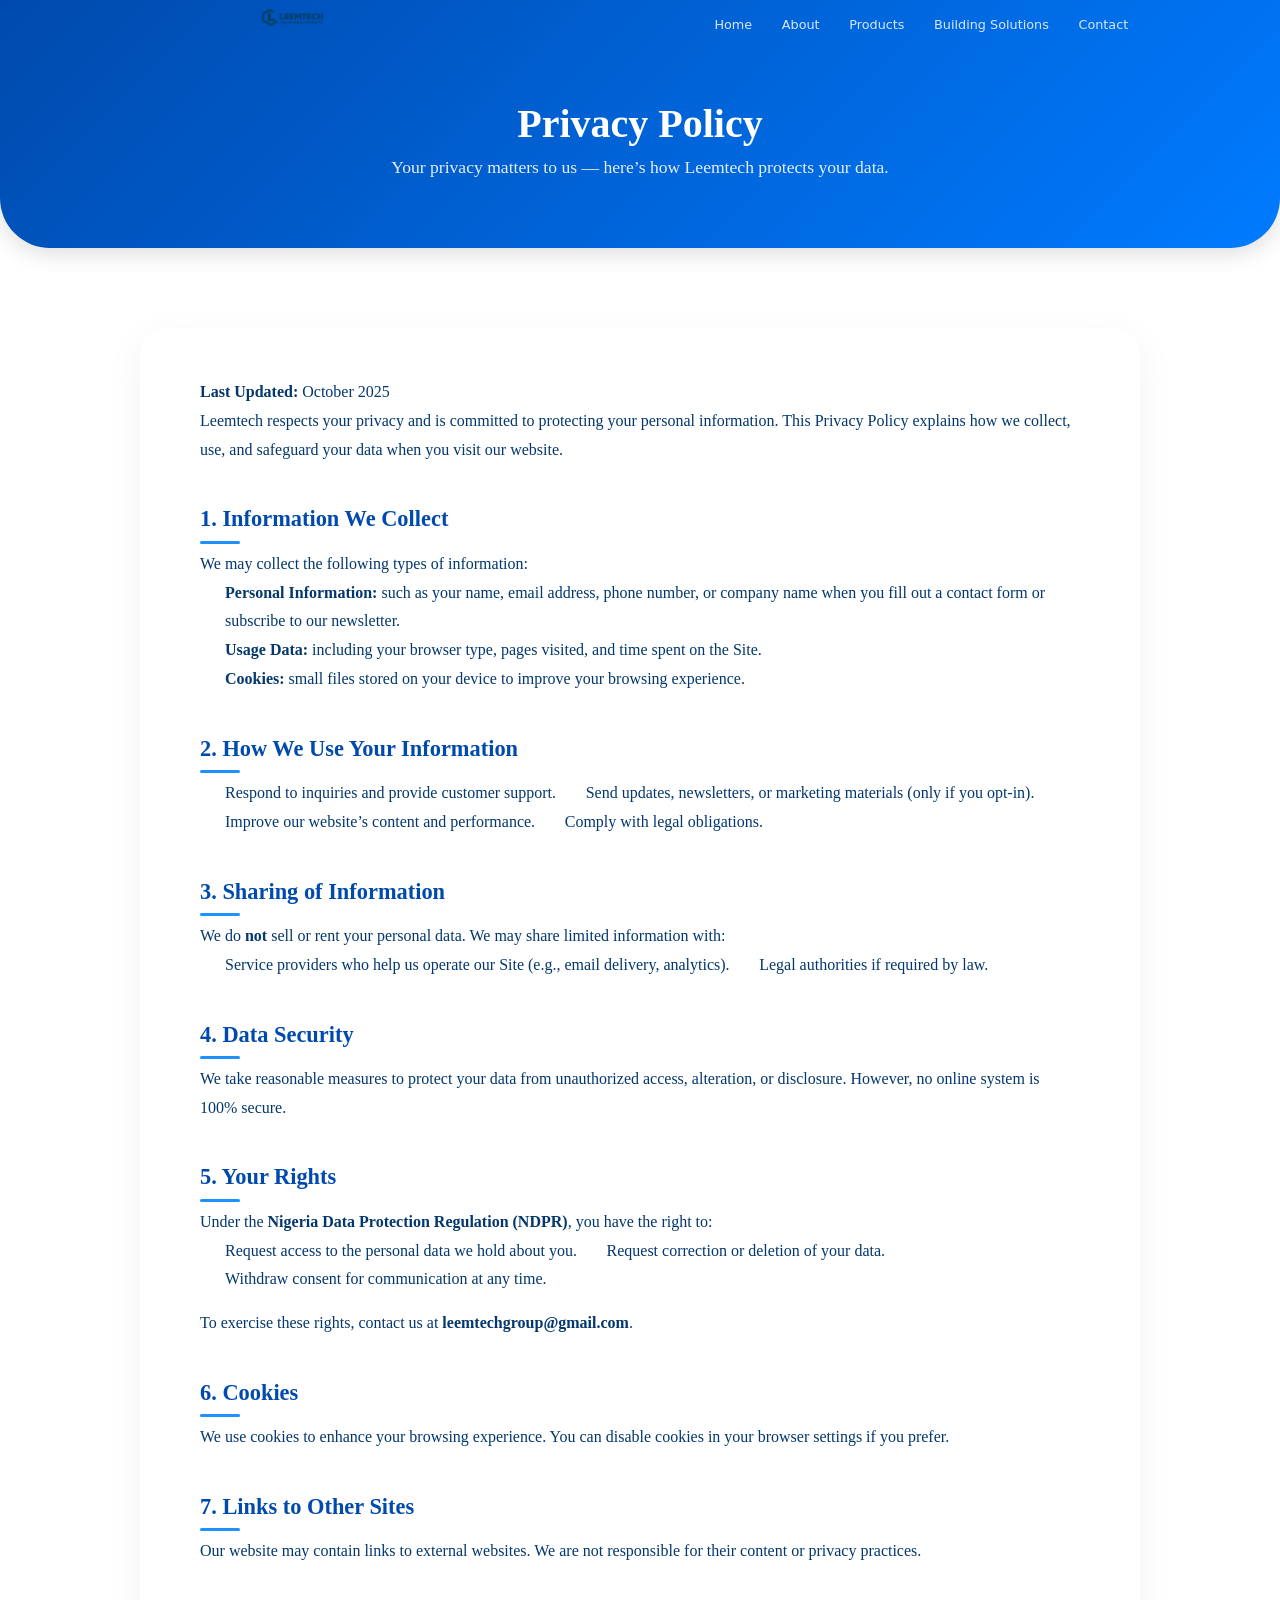
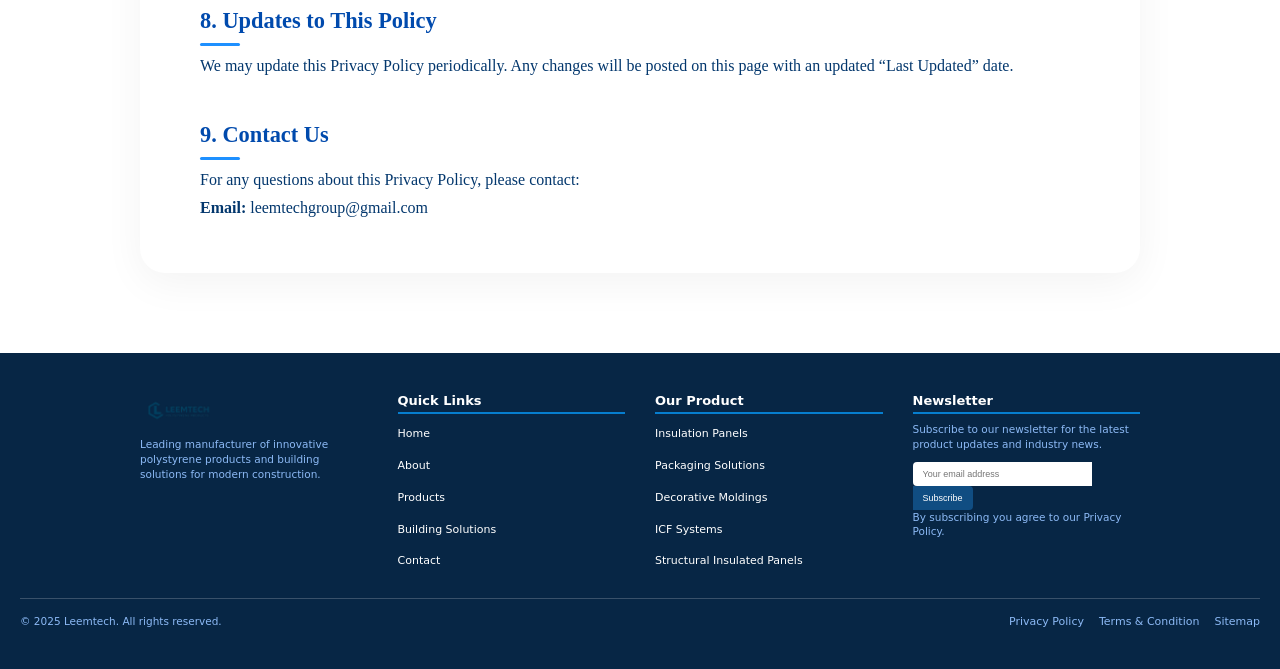
==== privacy-policy.html @ 9b6f7f02 "Initial Files" ====
<!DOCTYPE html>
<html lang="en">
<head>
  <meta charset="UTF-8" />
  <meta name="viewport" content="width=device-width, initial-scale=1.0" />
  <title>Privacy Policy | Leemtech</title>
  <link
  rel="stylesheet"
  href="https://cdnjs.cloudflare.com/ajax/libs/font-awesome/6.4.0/css/all.min.css"
/>

  <link rel="stylesheet" href="style.css" />
  <script src="index.js" defer></script>
</head>
<body>
  <!-- HEADER (matches your main website) -->
  <div class="header">
    <div class="Logo">
      <img src="image/image-removebg-preview.png" alt="Logo" class="img_logo">
    </div>
    <button class="menu-toggle" aria-label="Toggle navigation">
    <i class="fas fa-bars"></i>
  </button>
    <div class="header_context">
      <ul>
        <li><a href="index.html#home" class="Header_cont">Home</a></li>
        <li><a href="index.html#about" class="Header_cont">About</a></li>
        <li><a href="index.html#products" class="Header_cont">Products</a></li>
        <li><a href="index.html#solutions" class="Header_cont">Building Solutions</a></li>
        <li><a href="index.html#contact" class="Header_cont">Contact</a></li>
      </ul>
    </div>
  </div>

  <!-- HERO SECTION -->
  <section class="legal-hero">
    <h1>Privacy Policy</h1>
    <p>Your privacy matters to us — here’s how Leemtech protects your data.</p>
  </section>

  <!-- MAIN CONTENT -->
  <main class="legal-container">
    <article class="legal-content">
      <p><strong>Last Updated:</strong> October 2025</p>

      <p>Leemtech respects your privacy and is committed to protecting your personal information. This Privacy Policy explains how we collect, use, and safeguard your data when you visit our website.</p>

      <h2>1. Information We Collect</h2>
      <p>We may collect the following types of information:</p>
      <ul>
        <li><strong>Personal Information:</strong> such as your name, email address, phone number, or company name when you fill out a contact form or subscribe to our newsletter.</li>
        <li><strong>Usage Data:</strong> including your browser type, pages visited, and time spent on the Site.</li>
        <li><strong>Cookies:</strong> small files stored on your device to improve your browsing experience.</li>
      </ul>

      <h2>2. How We Use Your Information</h2>
      <ul>
        <li>Respond to inquiries and provide customer support.</li>
        <li>Send updates, newsletters, or marketing materials (only if you opt-in).</li>
        <li>Improve our website’s content and performance.</li>
        <li>Comply with legal obligations.</li>
      </ul>

      <h2>3. Sharing of Information</h2>
      <p>We do <strong>not</strong> sell or rent your personal data. We may share limited information with:</p>
      <ul>
        <li>Service providers who help us operate our Site (e.g., email delivery, analytics).</li>
        <li>Legal authorities if required by law.</li>
      </ul>

      <h2>4. Data Security</h2>
      <p>We take reasonable measures to protect your data from unauthorized access, alteration, or disclosure. However, no online system is 100% secure.</p>

      <h2>5. Your Rights</h2>
      <p>Under the <strong>Nigeria Data Protection Regulation (NDPR)</strong>, you have the right to:</p>
      <ul>
        <li>Request access to the personal data we hold about you.</li>
        <li>Request correction or deletion of your data.</li>
        <li>Withdraw consent for communication at any time.</li>
      </ul>
      <p>To exercise these rights, contact us at <strong>leemtechgroup@gmail.com</strong>.</p>

      <h2>6. Cookies</h2>
      <p>We use cookies to enhance your browsing experience. You can disable cookies in your browser settings if you prefer.</p>

      <h2>7. Links to Other Sites</h2>
      <p>Our website may contain links to external websites. We are not responsible for their content or privacy practices.</p>

      <h2>8. Updates to This Policy</h2>
      <p>We may update this Privacy Policy periodically. Any changes will be posted on this page with an updated “Last Updated” date.</p>

      <h2>9. Contact Us</h2>
      <p>For any questions about this Privacy Policy, please contact:</p>
      <p><strong>Email:</strong> leemtechgroup@gmail.com</p>
    </article>
  </main>

  <!-- FOOTER -->
 <div class="Footer">
<div class="grid_content">
<div class="block">
  <img src="image/image-removebg-preview.png" alt="" class="img_logo">
  <p>Leading manufacturer of innovative polystyrene products and building solutions for modern construction.
  </p>
</div>
<div class="block">
  <h3 class="link_">Quick Links</h3>
  <ul>
   <li><a href="#home"  class="Header_cont">Home</a></li>
<li><a href="#about" class="Header_cont">About</a></li>
<li><a href="#products" class="Header_cont">Products</a></li>
<li><a href="#solutions" class="Header_cont">Building Solutions</a></li>
<li><a href="#contact" class="Header_cont">Contact</a></li>
  </ul>
</div>
<div class="block">
  <h3 class="link_">Our Product</h3>
  <ul>
    <li><a href="#products"  class="Header_cont">Insulation Panels</a></li>
<li><a href="#products" class="Header_cont">Packaging Solutions</a></li>
<li><a href="#products" class="Header_cont">Decorative Moldings</a></li>
<li><a href="#solutions" class="Header_cont">ICF Systems</a></li>
<li><a href="#solutions" class="Header_cont">Structural Insulated Panels</a></li>
  </ul>
</div>
<div class="block">
  <h3 class="link_">Newsletter</h3>
  <p>Subscribe to our newsletter for the latest product updates and industry news.</p>
  <div>
    <input type="text" id="Subscribe" placeholder="Your email address">
    <button class="Subscribe_bth">Subscribe</button>
  </div>
  <p>By subscribing you agree to our Privacy Policy.</p>
</div>
 </div>
 <div class="footer-bottom">
  <p>© 2025 Leemtech. All rights reserved.</p>
  <div class="footer-links">
    <a href="privacy-policy.html" target="_self">Privacy Policy</a>
    <a href="terms.html" target="_self">Terms & Condition</a>
    <a href="#">Sitemap</a>
  </div>
</div>
 </div>
</body>
</html>
---- style.css ----
*{
padding: 0;
margin: 0;
text-decoration: none;
}
/* .header{
position: fixed; 
top: 0;
left: 0;
width: 100%;
padding-left: 100px;
padding-right: 100px;
display: flex;
justify-content: space-between;
align-items: center;
} */
html {
  scroll-behavior: smooth;
}

html {
  scroll-behavior: smooth;
}

.header {
position: fixed;
top: 0;
left: 0;
width: 100%;
padding: 0 5vw; /* more fluid and responsive */
display: flex;
justify-content: space-around;
align-items: center;
background: transparent;
transition: background 0.3s ease, box-shadow 0.3s ease;
z-index: 1000;
}
/* MENU BUTTON */
.menu-toggle {
  display: none;
  font-size: 1.8rem;
  background: none;
  border: none;
  color: rgb(12, 60, 102);
  cursor: pointer;
  z-index: 2001;
}

/* ========== MOBILE ========== */
@media (max-width: 768px) {
  .menu-toggle {
    display: block;
  }
}

.header.scrolled {
background: white;
box-shadow: 0 2px 6px rgba(0, 0, 0, 0.1);
}

.header.scrolled a {
color: rgb(124, 130, 138);
}

.header.scrolled a:hover {
color: blue;
}

.header_context {
display: flex;
align-items: center;
}

li {
list-style: none;
display: inline-block;
margin-right: 2vw;
}

.Header_cont {
font-family: ui-sans-serif, system-ui, sans-serif;
font-size: clamp(0.8rem, 1vw, 1rem); /* responsive text */
color: rgb(217, 230, 250);
text-decoration: none;
font-weight: 500;
}

.Header_cont:hover {
color: blue;
}

.img_logo {
width: 100px;
}

.home_page {
position: relative;
width: 100%;
overflow: hidden;
}

.home_page_image {
width: 100%;
height: auto;
display: block;
}

/* Added dark overlay to improve text contrast */
.home_page_overlay {
position: absolute;
top: 0;
left: 0;
width: 100%;
height: 100%;
background: rgba(0, 0, 0, 0.35);
z-index: 1;
}

/* Unified text container so elements scale naturally */
.home_text_container {
position: absolute;
top: 50%;
left: 50%;
transform: translate(-50%, -50%);
color: white;
text-align: center;
padding: 20px;
z-index: 2;
max-width: 90%;
}

.Innovative h1 {
font-size: clamp(1.5rem, 4vw, 2.5rem);
font-weight: 700;
line-height: 1.3;
margin-bottom: 1rem;
}

#Polystyrene {
color: rgb(132, 207, 245);
}

.quality_p p {
font-size: clamp(1rem, 2vw, 1.3rem);
font-weight: 500;
line-height: 1.5;
color: rgb(230, 240, 255);
}

/* Responsive adjustments */
@media (max-width: 768px) {
  .menu-toggle {
    display: block;
  }

  .header_context {
    display: none;
    position: absolute;
    top: 100%;
    right: 0;
    width: 100%;
    background: white;
    flex-direction: column;
    align-items: center;
    padding: 20px 0;
    box-shadow: 0 2px 10px rgba(0,0,0,0.1);
  }

  .header_context.active {
    display: flex;
  }

  .Header_cont {
    color: rgb(12, 60, 102);
    margin: 10px 0;
    font-size: 1rem;
  }

  .img_logo {
    width: 80px;
  }

  .home_text_container {
    position: static;
    transform: none;
    padding: 60px 20px;
  }

  .Innovative h1 {
    font-size: 1.8rem;
  }

  .quality_p p {
    font-size: 1rem;
  }
}

@media (max-width: 480px) {
  .Header_cont {
    font-size: 0.9rem;
  }

  .img_logo {
    width: 70px;
  }

  .Innovative h1 {
    font-size: 1.4rem;
  }

  .quality_p p {
    font-size: 0.9rem;
  }
}

/* About Leemtech */
.About {
  background-color: rgb(247, 249, 250);
  width: 100%;
  min-height: auto;
  display: flex;
  justify-content: center;
  padding: 40px 20px;
  box-sizing: border-box;
}

.About_Leemtech {
  text-align: center;
  max-width: 1200px;
}

.About_Leemtech_Context_Header {
  color: rgb(7, 38, 69);
  font-size: clamp(1.8rem, 3vw, 2.25rem);
  line-height: 1.3;
  margin-top: 36px;
  font-weight: 700;
}

.About_Leemtech_Context_Header_P {
  color: rgb(75, 85, 128);
  margin-top: 11px;
  line-height: 1.8;
  font-weight: 400;
  font-size: clamp(1rem, 2vw, 1.25rem);
}

.extra {
  display: grid;
  grid-template-columns: auto 1fr;
  align-items: start;
  gap: 20px;
  width: 100%;
  max-width: 900px;
  margin: 30px auto;
  padding: 10px;
}

.extra_img {
  width: 100%;
  max-width: 330px;
  height: auto;
  border-radius: 10px;
}

.Commitment {
  margin-top: 10px;
}

.extra_context {
  text-align: left;
  color: rgb(7, 38, 69);
  font-size: 1.125rem;
  font-weight: 600;
}

.abt_txt {
  text-align: left;
  margin-top: 10px;
  font-size: clamp(0.9rem, 1.8vw, 1.125rem);
  color: rgb(90, 100, 90);
  line-height: 1.6;
}

.bout_quality {
  display: grid;
  grid-template-columns: repeat(auto-fit, minmax(220px, 1fr));
  gap: 15px;
  margin-top: 20px;
}

.Quality-Assurance,
.Eco-Friendly,
.Energy-Efficient,
.Industry-Certified {
  display: flex;
  align-items: flex-start;
  gap: 12px;
  font-family: Inter, ui-sans-serif, system-ui, sans-serif;
}

.all {
  font-size: clamp(0.8rem, 1.5vw, 0.95rem);
  line-height: 1.4;
  color: rgb(120, 130, 120);
  text-align: left;
  margin-top: 5px;
}

h4 {
  font-size: clamp(0.9rem, 1.8vw, 1rem);
  font-weight: 600;
  font-family: Inter, ui-sans-serif, system-ui, sans-serif;
  text-align: left;
}

svg {
  border-radius: 50%;
}

/* Responsive adjustments */
@media (max-width: 768px) {
  .extra {
    grid-template-columns: 1fr;
    text-align: center;
  }

  .extra_context,
  .abt_txt {
    text-align: center;
  }

  .bout_quality {
    grid-template-columns: 1fr;
  }
}

/* Our Polystyrene Product */
.Our-Polystyrene-Product_h2 {
  color: rgb(7, 38, 69);
  font-size: clamp(1.8rem, 3vw, 2.5rem);
  line-height: 2.5rem;
  margin-top: 36px;
  font-weight: 700;
  text-align: center;
}

.Our-Polystyrene-Product_Header_P {
  color: rgb(75, 85, 128);
  margin-top: 11px;
  line-height: 1.8rem;
  font-weight: 400;
  font-size: clamp(1rem, 2vw, 1.3rem);
  text-align: center;
}

/* Main Product Cards */
.grid-product-container {
  display: flex;
  flex-wrap: wrap;
  justify-content: center;
  gap: 2rem;
  margin-top: 50px;
}

.grid-product-container_panel {
  background: #fff;
  border-radius: 8px;
  border: 1px solid rgba(217, 223, 228, 0.3);
  box-shadow: 0 4px 8px rgba(0, 0, 0, 0.15);
  width: 280px;
  transition: transform 0.3s ease, border 0.3s ease;
}

.grid-product-container_panel:hover {
  transform: translateY(-5px);
  border: 2px solid rgb(10, 50, 84);
}

.grid-product-img,
.grid-product-img_1,
.grid-product-img_2 {
  width: 100%;
  height: 180px;
  object-fit: cover;
  border-top-left-radius: 8px;
  border-top-right-radius: 8px;
}

.grid-product-txt {
  padding: 1rem;
  color: rgb(10, 50, 84);
  font-family: ui-sans-serif, system-ui, sans-serif;
}

.panels {
  font-size: 1.1rem;
  font-weight: 600;
  margin-bottom: 0.5rem;
}

.panels_p {
  color: rgb(76, 86, 99);
  font-size: 0.9rem;
  line-height: 1.4rem;
}

/* Product Advert */
.grid-product-container_product_advert {
  display: flex;
  flex-wrap: wrap;
  justify-content: center;
  gap: 2rem;
  margin-top: 60px;
}

.grid-product-container_panel_advert {
  background: #fff;
  border-radius: 8px;
  border: 1px solid rgba(217, 223, 228, 0.3);
  box-shadow: 0 4px 8px rgba(0, 0, 0, 0.15);
  width: 320px;
  transition: transform 0.3s ease, border 0.3s ease;
}

.grid-product-container_panel_advert:hover {
  transform: translateY(-5px);
  border: 2px solid rgb(10, 50, 84);
}

.grid-product-img_2_advert {
  width: 100%;
  height: 180px;
  object-fit: cover;
  border-top-left-radius: 8px;
  border-top-right-radius: 8px;
}

.panelsp {
  color: rgb(10, 50, 84);
  font-size: 1rem;
  margin: 0.5rem 0;
}

.panelspp {
  color: rgb(10, 50, 84);
  font-size: 0.85rem;
  margin-left: 10px;
  line-height: 1.4;
}

.bth_holder {
  display: flex;
  justify-content: space-between;
  align-items: center;
  padding: 0.8rem 1rem;
  margin-top: 1rem;
}

.bth_quote {
  background-color: rgb(61, 87, 235);
  color: #fff;
  padding: 0.5rem 0.8rem;
  border: none;
  border-radius: 4px;
  font-size: 0.9rem;
  cursor: pointer;
  transition: background-color 0.3s ease;
}

.bth_quote:hover {
  background-color: rgb(45, 66, 200);
}

.bth_quote a {
  color: white;
  text-decoration: none;
}

/* Responsive Layout */
@media (max-width: 768px) {
  .grid-product-container,
  .grid-product-container_product_advert {
    flex-direction: column;
    align-items: center;
  }

  .grid-product-container_panel,
  .grid-product-container_panel_advert {
    width: 90%;
  }

  .panels_p,
  .panelsp,
  .panelspp {
    font-size: 1rem;
  }

  .bth_quote {
    width: auto;
  }
}

/* Building_Solutions */
.Building_Solutions {
  background-color: rgb(247, 249, 250);
  min-height: 655px; /* allows flexible height */
  /* padding: 40px 20px; */
}

/* Heading Styles */
.Building_Solutions_h2 {
  color: rgb(7, 38, 69);
  font-size: clamp(1.8rem, 2.5vw, 2.25rem);
  line-height: 2.8rem;
  font-weight: 700;
  text-align: center;
  margin-bottom: 10px;
}

.Building_Solutions_P {
  color: rgb(75, 85, 128);
  line-height: 2rem;
  font-weight: 400;
  font-size: clamp(1rem, 1.5vw, 1.25rem);
  text-align: center;
  margin-bottom: 40px;
}

/* Grid Container */
.grid_building_solution {
  display: flex;
  justify-content: center;
  align-items: flex-start;
  gap: 30px;
  flex-wrap: wrap; /* allows wrapping on smaller screens */
}

/* Left Column (List of Solutions) */
.grid_context {
  width: 100%;
  max-width: 250px;
  background-color: #fff;
  border-radius: 6px;
  box-shadow: 0 4px 8px rgba(0, 0, 0, 0.1);
  border: 1px solid rgba(217, 223, 228, 0.2);
  padding: 10px 0;
}

.Construction_Solutions {
  color: rgb(75, 85, 128);
  margin-top: 10px;
  text-align: center;
  font-size: 1.25rem;
  font-weight: 600;
}

.Concrete_form,
.Insulated_form,
.Polystyrene_form,
.Blocks_form {
  padding: 10px 15px;
  transition: background-color 0.3s ease;
  cursor: pointer;
}

.Concrete_form:hover,
.Insulated_form:hover,
.Polystyrene_form:hover,
.Blocks_form:hover {
  background-color: aliceblue;
  border-radius: 4.5px;
}

.custom_h3 {
  color: rgb(75, 85, 128);
  font-weight: 500;
  line-height: 1.6rem;
  font-size: clamp(0.95rem, 1vw, 1rem);
}

.custom_p {
  color: rgb(124, 130, 138);
  font-size: clamp(0.85rem, 1vw, 0.95rem);
}

/* Right Side Panels */
.grid-info {
  width: 100%;
  max-width: 420px;
  border-radius: 8px;
  border: 1px solid rgba(217, 223, 228, 0.2);
  box-shadow: 0 4px 8px rgba(0, 0, 0, 0.15);
  background: #fff;
  overflow: hidden;
  display: none; /* hidden by default for JS toggle */
  flex-direction: column;
  justify-content: flex-start;
}

.grid-info.active {
  display: flex; /* show active panel */
}

.grid-info-img_1 {
  width: 100%;
  height: 200px;
  object-fit: cover;
}

.grid-info-txt {
  padding: 15px;
  flex: 1;
}

.info {
  color: rgb(10, 50, 84);
  line-height: 1.4;
  font-size: 1.2rem;
  margin-bottom: 8px;
  font-weight: 600;
}

.info_p {
  color: rgb(76, 86, 99);
  font-size: clamp(0.9rem, 1vw, 1rem);
  margin-bottom: 10px;
  line-height: 1.6;
}

.Benefits {
  color: #000;
  font-size: 1rem;
  font-weight: 600;
  display: block;
  margin-bottom: 8px;
}

.ul_form {
  list-style: none;
  margin: 0;
  padding: 0;
}

.ul_form .order {
  position: relative;
  padding-left: 24px;
  margin-bottom: 10px;
  line-height: 1.5;
  font-size: clamp(0.9rem, 1vw, 1rem);
  color: rgb(76, 86, 99);
}

/* Responsive Layouts */
@media (max-width: 1000px) {
  .grid_building_solution {
    flex-direction: column;
    align-items: center;
    gap: 40px;
  }

  .grid_context,
  .grid-info {
    max-width: 90%;
  }
}

@media (max-width: 600px) {
  .Building_Solutions_h2 {
    font-size: 1.5rem;
    line-height: 2rem;
  }

  .Building_Solutions_P {
    font-size: 1rem;
    line-height: 1.6rem;
  }

  .custom_h3 {
    font-size: 0.9rem;
  }

  .info {
    font-size: 1rem;
  }

  .info_p,
  .order {
    font-size: 0.85rem;
  }
}

/* What Our Clients Say */
.Clients_pg{
background-color: rgb(12, 60, 102);
height:344.750px;
}
.Clients_pg_h2{
color:rgb(252, 252, 252) ;
font-size: 2.25rem;
line-height: 6.5rem;
/* margin: 0px , 0px , 36px; */
/* margin-top: 36px; */
font-weight: 700;
text-align: center;
}
.Clients_pg_p{
 /* gap: 3rem; */
color:rgb(252, 252, 252);
/* margin-top: 11px; */
line-height: 2.5rem;
font-weight: 400;
font-size: 2.10rem;
text-align: center;
}
.clients-slider {
  display: flex;
  align-items: center;
  justify-content: center;
  /* gap: 15px;  */
  max-width: 750px;
  margin: 0 auto; 
  position: relative;
}


.slider-container {
  flex: 1;
  overflow: hidden;
  max-width: 600px; 
}


/* The sliding track */
.slider-wrapper {
  display: flex;
  transition: transform 0.8s ease; 
}
.wrapper{
    background-color: rgb(35, 74, 110);
    box-shadow: 0 4px 8px rgba(0, 0, 0, 0.2);
    width: 580px;
    height: 175.250px;
    border-radius: 5px;
    min-width: 100%; 
  flex-shrink: 0;
  margin-top: 30px;
}
.slider-btn {
  position: absolute;
  top: 50%;
  transform: translateY(-50%);
  background: rgb(60, 97, 130);
  color: white;
  border: none;
  border-radius: 50%;
  font-size: 24px;
  cursor: pointer;
  padding: 8px 12px;
  z-index: 100;
  transition:  0.3s;
}

.slider-btn.prev {
left: 0px; 
}
.slider-btn.next { 
right: 0px; 
}

.slider-btn:hover {
  background: rgba(0, 0, 0, 0.8);
}
.clients_info_rating{
    display: flex;
    justify-content: space-between;
}
.clients_info{
margin-top: 20px;
margin-left: 10px;
}
.clients_info_img{
    width: 36px;
    height: 36px;
    border-radius: 50%;
}
.clients_info_name{
    font-size: 11.25px;
    line-height: 15.75px;
    font-weight: 700;
    color: rgb(255 255 255);
}
.rating_stars{
margin-top: 20px;
margin-right: 10px;
}
.clients_info_text_class{
    /* margin-left: 40px; */
    position: relative;
    /* top : 0; */
    bottom: 30px;
    left:45px;    
    font-family:ui-sans-serif, system-ui, sans-serif;

}
.clients_comp{
    line-height: 13.5px;
    font-size: 10.125px;
    font-family:ui-sans-serif, system-ui, sans-serif;
    color: rgb(161, 192, 227);
}
blockquote {
    margin-left: 15px;
    font-size: 10.125px;
    font-style: italic;
    line-height: 15.75px;
    font-weight: 1000;
   color: rgb(161, 192, 227);
   font-family:ui-sans-serif, system-ui, sans-serif;
}
.txt{
    margin-left: 15px;
    margin-top: 5px;
    line-height: 15.75px;
    font-weight: 1000;
   color: rgb(161, 192, 227);
   font-family:ui-sans-serif, system-ui, sans-serif;
}
/* Frequently Asked Questions */
.Asked_Questions{
    background-color: rgb(247, 249, 250);
    height: 559px;
}
.Asked_Questions_h2{
    color:rgb(12, 60, 102) ;
font-size: 2.25rem;
line-height: 6.5rem;
/* margin: 0px , 0px , 36px; */
/* margin-top: 36px; */
font-weight: 700;
text-align: center;
}
.Asked_Questions_p{
    /* gap: 3rem; */
color:rgb(12, 60, 102);
/* margin-top: 11px; */
line-height: 2.5rem;
font-weight: 400;
font-size: 2.10rem;
text-align: center;
}
.fq_div {
  max-width: 466px;
  border: 1px solid rgb(12, 60, 102);
  border-radius: 4.5px;
  overflow: hidden;
  margin-bottom: 10px;
}
.faq-wrapper {
  display: flex;
  flex-direction: column;  
/* justify-content: center;   */
  align-items: center;      
  background: #f9fafb;      
  padding: 20px;
}

.bth_slider {
  width: 100%;
  display: flex;
  justify-content: space-between;
  align-items: center;
  padding: 10px 13.5px;
  background: none;
  border: none;
  outline: none;
  cursor: pointer;
}

.spam_txt {
  font-family: ui-sans-serif, system-ui, sans-serif;
  font-size: 12px;
  font-weight: 500;
  line-height: 15.75px;
  text-align: left;
  color: rgb(16, 77, 130);
}

.span_icon {
  transition: transform 0.3s ease;
}

.fq_context {
  max-height: 0;
  overflow: hidden;
  transition: max-height 0.4s ease, padding 0.3s ease;
}

.fq_context.active {
  max-height: 300px; /* enough to fit content */
  padding: 10px 13.5px;
}

.fq_context_p {
  font-family: ui-sans-serif, system-ui, sans-serif;
  color: rgb(132, 149, 163);
  line-height: 1.4;
  font-size: 12px;
}

.rotate {
  transform: rotate(180deg);
}
/* .fq_question{
    margin-top: 20px;
} */
.more_fq{
  font-family: ui-sans-serif, system-ui, sans-serif;
  color: rgb(132, 149, 163);
  line-height:13.5px;
  text-align: center;
}
.contact_bth{
    width: 78.172px;
    height: 24.500px;
    padding-top: 6.75px;
    padding-left:13.5px;
    padding-right: 13.5px;
    padding-bottom: 6.75px;
    background-color:  rgb(16, 77, 130);
    border-radius: 4.5px;
    margin-top: 5px;
    font-family: ui-sans-serif, system-ui, sans-serif;
}
.contact_bth:hover{
    background-color: rgb(12, 60, 102) ;
    transition: 0.3s;
}
.contact_a{
    text-decoration: none;
    color: #fff;
    font-size: 5px;
}
/* CONTACT SECTION (Modern Screenshot Style) */
.Contact_Section {
  background-color: #f8fafc;
  padding: 60px 0;
  display: flex;
  flex-direction: column;
  align-items: center;
}

.Contact_Section_h2 {
  color: #0c3c66;
  font-size: 2rem;
  font-weight: 700;
  text-align: center;
  margin-bottom: 10px;
}

.Contact_Section_p {
  color: #0c3c66;
  font-size: 1rem;
  line-height: 1.6rem;
  text-align: center;
  margin-bottom: 40px;
}

/* Layout */
.contact_content {
  display: flex;
  flex-wrap: wrap;
  gap: 25px;
  justify-content: center;
  align-items: flex-start;
}

/* Left Card (Message Form) */
.message_card {
  background: #fff;
  border-radius: 8px;
  box-shadow: 0 3px 10px rgba(0, 0, 0, 0.1);
  width: 350px;
  padding: 20px 25px;
}

.message_card h2 {
  font-size: 1rem;
  font-weight: 700;
  color: #0c3c66;
  margin-bottom: 15px;
}

.group_input, .group_input_submgs {
  display: flex;
  flex-direction: column;
  gap: 15px;
}

.text_input, .email_input, .subject_input, .message_input {
  display: flex;
  flex-direction: column;
}

.message_card p {
  font-size: 0.8rem;
  color: #0c3c66;
  font-weight: 600;
  margin-bottom: 5px;
}

.message_card input {
  width: 100%;
  border: 1px solid #cfd8dc;
  border-radius: 4px;
  padding: 8px;
  font-size: 0.85rem;
  font-family: system-ui, sans-serif;
}

.msg_input {
  height: 90px;
  resize: none;
}

.bth_send_mgs {
  margin-top: 10px;
  width: 100%;
  background-color: #0c3c66;
  color: #fff;
  border: none;
  border-radius: 4px;
  padding: 8px;
  font-size: 0.85rem;
  cursor: pointer;
  transition: background 0.3s ease;
}

.bth_send_mgs:hover {
  background-color: #084274;
}

/* Right Card (Contact Info) */
.more_info {
  background-color: #072645;
  border-radius: 8px;
  color: #fff;
  padding: 25px;
  width: 350px;
  box-shadow: 0 3px 10px rgba(0, 0, 0, 0.15);
}

.cont_info {
  font-size: 0.95rem;
  font-weight: 700;
  text-align: left;
  margin-bottom: 15px;
}

.space {
  display: flex;
  flex-direction: column;
  gap: 20px;
}

.space div {
  display: flex;
  align-items: flex-start;
  gap: 10px;
}

.location_h {
  font-size: 0.85rem;
  font-weight: 600;
}

.location_p {
  color: #8cb9f5;
  font-size: 0.8rem;
}

/* Request Quote Card */
.request_quot {
  background-color: #fff;
  border-radius: 8px;
  box-shadow: 0 3px 10px rgba(0, 0, 0, 0.08);
  padding: 20px 25px;
  width: 90%;
  max-width: 400px;
  margin-top: 20px;
  /* margin-left: auto; */
  /* margin-right: auto; */
}

.a_q {
  color: #104d82;
  font-size: 1rem;
  font-weight: 700;
  margin-bottom: 10px;
  text-align: left;
}

.a_q_p {
  color: #5d6973;
  font-size: 0.85rem;
  line-height: 1.5;
  margin-bottom: 15px;
}

.a_q_bth {
  background-color: #104d82;
  color: #fff;
  border: none;
  border-radius: 4px;
  padding: 10px;
  font-size: 0.85rem;
  cursor: pointer;
  width: 100%;
  transition: background 0.3s ease;
}

.a_q_bth:hover {
  background-color: #083a64;
}
.a_q_bthh{
   color: #fff;
   font-size: 0.85rem;
}
@media (max-width: 768px) {
  .request_quot {
    width: 95%;
  }
}

/* Footer */
.Footer {
  background-color: rgb(7, 38, 69);
  padding: 40px 20px;
  color: #fff;
  font-family: ui-sans-serif, system-ui, sans-serif;
}

.grid_content {
  display: grid;
  grid-template-columns: repeat(4, 1fr);
  gap: 30px;
  justify-content: center;
  max-width: 1000px;
  margin: 0 auto;
}

/* Footer block styling */
.block {
  display: flex;
  flex-direction: column;
}

.block ul {
  list-style: none;
  padding: 0;
  margin: 0;
  display: flex;
  flex-direction: column;
  gap: 0.8rem;
}

.block a {
  text-decoration: none;
  color: #fff;
  transition: color 0.3s ease;
  font-size: 11px;
}

.block a:hover {
  color: rgb(6, 126, 207);
}

.link_ {
  font-size: 13px;
  font-weight: 700;
  margin-bottom: 8px;
  border-bottom: 2px solid rgb(6, 126, 207);
  padding-bottom: 4px;
}

.Footer p {
  line-height: 1.4;
  font-size: 10.5px;
  color: rgb(140, 185, 245);
  margin-bottom: 10px;
}

/* Newsletter section */
#Subscribe {
  padding: 7px 10px;
  font-size: 9px;
  width: 70%;
  border: none;
  border-radius: 4px 0 0 4px;
}

.Subscribe_bth {
  background-color: rgb(16, 77, 130);
  padding: 7px 10px;
  font-size: 9px;
  color: #fff;
  border: none;
  border-radius: 0 4px 4px 0;
  cursor: pointer;
}

.Subscribe_bth:hover {
  background-color: rgb(6, 126, 207);
}

/* Align input + button in one row */
.block input,
.block .Subscribe_bth {
  display: inline-block;
  vertical-align: middle;
}

/* Logo styling */
.img_logo {
  width: 80px;
  margin-bottom: 10px;
}

/* Responsive layout */
@media (max-width: 768px) {
  .grid_content {
    grid-template-columns: repeat(2, 1fr);
    gap: 25px;
  }

  .Footer p {
    max-width: 100%;
  }

  .block {
    align-items: flex-start;
  }
}

@media (max-width: 480px) {
  .grid_content {
    grid-template-columns: 1fr;
    gap: 30px;
  }

  .block {
    align-items: center;
    text-align: center;
  }

  #Subscribe {
    width: 60%;
  }
}
/*  */
.footer-bottom {
  border-top: 1px solid rgba(255, 255, 255, 0.2);
  margin-top: 30px;
  padding-top: 15px;
  display: flex;
  justify-content: space-between;
  align-items: center;
  color: rgb(140, 185, 245);
  font-size: 11px;
  flex-wrap: wrap;
}

.footer-bottom p {
  margin: 0;
  cursor: pointer;
}

.footer-links {
  display: flex;
  gap: 15px;
}

.footer-links a {
  color: rgb(140, 185, 245);
  text-decoration: none;
  font-size: 11px;
  transition: color 0.3s ease;
}

.footer-links a:hover {
  color: rgb(6, 126, 207);
}

@media (max-width: 600px) {
  .footer-bottom {
    flex-direction: column;
    gap: 8px;
    text-align: center;
  }
}


/* ========== RESPONSIVENESS ========== */

/* General Fix: Prevent overflow */
img, video {
  max-width: 100%;
  height: auto;
}

/* Sections should adapt width */
.home_page_image,
.About,
.Building_Solutions,
.Our-Polystyrene-Product {
  width: 100%;
  height: auto;
}

/* Grid & Flex Wrapping */
.grid-product-container,
.grid_building_solution,
.extra {
  flex-wrap: wrap;
  display: flex;
  justify-content: center;
  gap: 20px;
}

/* FAQ full width on small screens */
.fq_div {
  width: 100%;
  max-width: 100%;
}

/* ========== Tablet (≤ 1024px) ========== */
@media (max-width: 1024px) {
  .header {
    padding-left: 40px;
    padding-right: 40px;
  }

  .extra {
    grid-template-columns: 1fr;
    text-align: center;
  }

  .grid_building_solution {
    flex-direction: column;
    align-items: center;
  }
}

/* ========== Mobile (≤ 768px) ========== */
@media (max-width: 768px) {
  .header {
    flex-direction: column;
    align-items: center;
    padding: 15px;
  }

  .header_context {
    margin: 10px 0 0 0;
  }

  li {
    margin: 10px 0;
    display: block;
  }

  .Innovative {
    top: 25%;
    left: 5%;
    font-size: clamp(1.2rem, 5vw, 1.8rem);
    text-align: center;
    width: 90%;
  }

  .quality_p {
    bottom: 15%;
    left: 5%;
    font-size: clamp(1rem, 4vw, 1.2rem);
    text-align: center;
    width: 90%;
  }

  .quote {
    position: relative;
    bottom: 0;
    margin-top: 15px;
  }

  .grid-product-container {
    flex-direction: column;
    align-items: center;
    height: auto;
  }

  .grid-product-container_panel {
    width: 90%;
    margin-bottom: 20px;
  }

  .Clients_pg {
    height: auto;
    padding: 30px 15px;
  }

  .wrapper {
    width: 100%;
    height: auto;
  }

  .Asked_Questions {
    height: auto;
    padding: 30px 15px;
  }
}

/* =============================
   LEGAL PAGES STYLING
============================= */

.legal-hero {
  background: linear-gradient(135deg, #004aad, #007bff);
  color: #fff;
  text-align: center;
  padding: 100px 10% 70px 10%;
  border-bottom-left-radius: 50px;
  border-bottom-right-radius: 50px;
  box-shadow: 0 4px 25px rgba(0, 0, 0, 0.15);
}

.legal-hero h1 {
  font-size: 2.5rem;
  margin-bottom: 10px;
  font-weight: 700;
}

.legal-hero p {
  font-size: 1.1rem;
  opacity: 0.9;
}

.legal-container {
  width: 85%;
  max-width: 1000px;
  margin: 80px auto;
}

.legal-content {
  background: #fff;
  padding: 50px 60px;
  border-radius: 25px;
  box-shadow: 0 10px 40px rgba(0, 0, 0, 0.05);
  color: #03376d;
  line-height: 1.8;
}

.legal-content h2 {
  color: #004aad;
  margin-top: 35px;
  margin-bottom: 10px;
  font-size: 1.4rem;
  position: relative;
}

.legal-content h2::before {
  content: "";
  position: absolute;
  left: 0;
  bottom: -4px;
  width: 40px;
  height: 3px;
  background: #1E90FF;
  border-radius: 10px;
}

.legal-content ul {
  padding-left: 25px;
  list-style-type: disc;
  margin-bottom: 15px;
}

.legal-content a {
  color: #1E90FF;
  text-decoration: none;
  transition: color 0.3s ease;
}

.legal-content a:hover {
  color: #004aad;
  text-decoration: underline;
}

/* Responsive */
@media (max-width: 768px) {
  .legal-hero {
    padding: 80px 20px 50px 20px;
  }

  .legal-hero h1 {
    font-size: 2rem;
  }

  .legal-content {
    padding: 30px 20px;
  }
}


/* ========== Small Mobile (≤ 480px) ========== */
@media (max-width: 480px) {
  .Innovative {
    font-size: 1.2rem;
  }

  .quality_p {
    font-size: 1rem;
  }

  .spam_txt {
    font-size: 11px;
  }

  .fq_context_p {
    font-size: 11px;
  }

  .clients_info_name,
  blockquote,
  .txt {
    font-size: 10px;
  }
}

@media (max-width: 480px) {
  .menu-toggle {
    display: block !important;
    z-index: 2000;
    position: relative; /* or absolute/fixed depending on your header layout */
  }
}

/* @media (max-width: 768px) {
  .menu-toggle {
    display: block; 
  }

  .header_context {
    display: none;
    position: absolute;
    top: 60px;
    right: 20px;
    background: white;
    border: 1px solid rgb(12, 60, 102);
    border-radius: 5px;
    box-shadow: 0 4px 8px rgba(0, 0, 0, 0.2);
    width: 200px;
    padding: 15px;
  }

  .header_context ul {
    flex-direction: column;
    gap: 15px;
  }

  .header_context.show {
    display: block; 
  }
} */
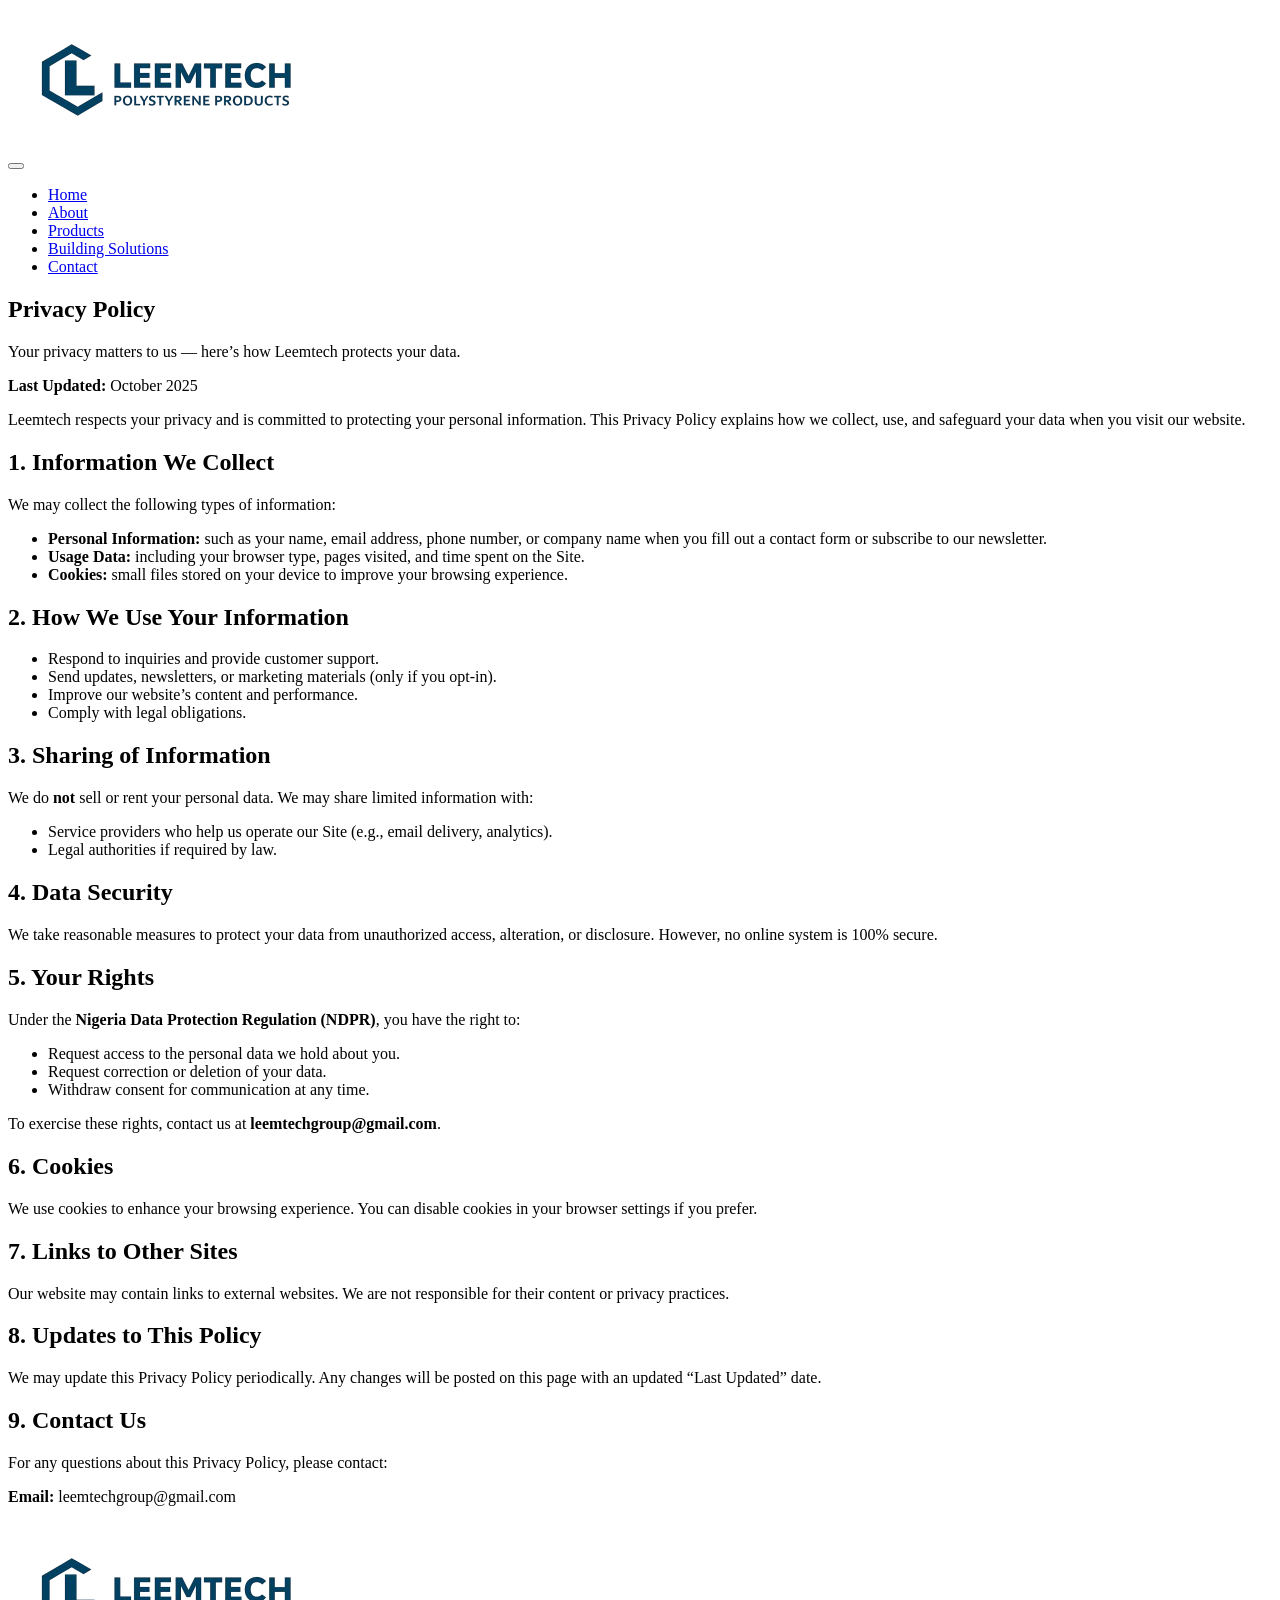
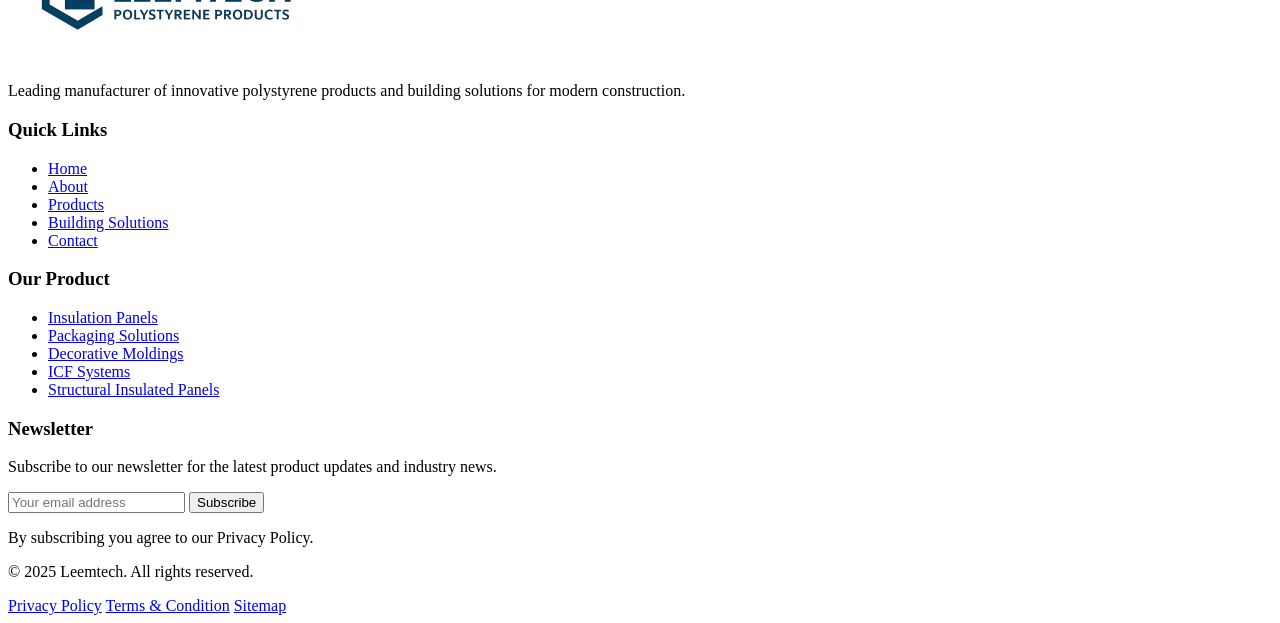
==== commit fe96d659: "Add files via upload" ====
--- a/privacy-policy.html
+++ b/privacy-policy.html
@@ -1,146 +1,137 @@
-<!DOCTYPE html>
-<html lang="en">
-<head>
-  <meta charset="UTF-8" />
-  <meta name="viewport" content="width=device-width, initial-scale=1.0" />
-  <title>Privacy Policy | Leemtech</title>
-  <link
-  rel="stylesheet"
-  href="https://cdnjs.cloudflare.com/ajax/libs/font-awesome/6.4.0/css/all.min.css"
-/>
-
-  <link rel="stylesheet" href="style.css" />
-  <script src="index.js" defer></script>
-</head>
-<body>
-  <!-- HEADER (matches your main website) -->
-  <div class="header">
-    <div class="Logo">
-      <img src="image/image-removebg-preview.png" alt="Logo" class="img_logo">
-    </div>
-    <button class="menu-toggle" aria-label="Toggle navigation">
-    <i class="fas fa-bars"></i>
-  </button>
-    <div class="header_context">
-      <ul>
-        <li><a href="index.html#home" class="Header_cont">Home</a></li>
-        <li><a href="index.html#about" class="Header_cont">About</a></li>
-        <li><a href="index.html#products" class="Header_cont">Products</a></li>
-        <li><a href="index.html#solutions" class="Header_cont">Building Solutions</a></li>
-        <li><a href="index.html#contact" class="Header_cont">Contact</a></li>
-      </ul>
-    </div>
-  </div>
-
-  <!-- HERO SECTION -->
-  <section class="legal-hero">
-    <h1>Privacy Policy</h1>
-    <p>Your privacy matters to us — here’s how Leemtech protects your data.</p>
-  </section>
-
-  <!-- MAIN CONTENT -->
-  <main class="legal-container">
-    <article class="legal-content">
-      <p><strong>Last Updated:</strong> October 2025</p>
-
-      <p>Leemtech respects your privacy and is committed to protecting your personal information. This Privacy Policy explains how we collect, use, and safeguard your data when you visit our website.</p>
-
-      <h2>1. Information We Collect</h2>
-      <p>We may collect the following types of information:</p>
-      <ul>
-        <li><strong>Personal Information:</strong> such as your name, email address, phone number, or company name when you fill out a contact form or subscribe to our newsletter.</li>
-        <li><strong>Usage Data:</strong> including your browser type, pages visited, and time spent on the Site.</li>
-        <li><strong>Cookies:</strong> small files stored on your device to improve your browsing experience.</li>
-      </ul>
-
-      <h2>2. How We Use Your Information</h2>
-      <ul>
-        <li>Respond to inquiries and provide customer support.</li>
-        <li>Send updates, newsletters, or marketing materials (only if you opt-in).</li>
-        <li>Improve our website’s content and performance.</li>
-        <li>Comply with legal obligations.</li>
-      </ul>
-
-      <h2>3. Sharing of Information</h2>
-      <p>We do <strong>not</strong> sell or rent your personal data. We may share limited information with:</p>
-      <ul>
-        <li>Service providers who help us operate our Site (e.g., email delivery, analytics).</li>
-        <li>Legal authorities if required by law.</li>
-      </ul>
-
-      <h2>4. Data Security</h2>
-      <p>We take reasonable measures to protect your data from unauthorized access, alteration, or disclosure. However, no online system is 100% secure.</p>
-
-      <h2>5. Your Rights</h2>
-      <p>Under the <strong>Nigeria Data Protection Regulation (NDPR)</strong>, you have the right to:</p>
-      <ul>
-        <li>Request access to the personal data we hold about you.</li>
-        <li>Request correction or deletion of your data.</li>
-        <li>Withdraw consent for communication at any time.</li>
-      </ul>
-      <p>To exercise these rights, contact us at <strong>leemtechgroup@gmail.com</strong>.</p>
-
-      <h2>6. Cookies</h2>
-      <p>We use cookies to enhance your browsing experience. You can disable cookies in your browser settings if you prefer.</p>
-
-      <h2>7. Links to Other Sites</h2>
-      <p>Our website may contain links to external websites. We are not responsible for their content or privacy practices.</p>
-
-      <h2>8. Updates to This Policy</h2>
-      <p>We may update this Privacy Policy periodically. Any changes will be posted on this page with an updated “Last Updated” date.</p>
-
-      <h2>9. Contact Us</h2>
-      <p>For any questions about this Privacy Policy, please contact:</p>
-      <p><strong>Email:</strong> leemtechgroup@gmail.com</p>
-    </article>
-  </main>
-
-  <!-- FOOTER -->
- <div class="Footer">
-<div class="grid_content">
-<div class="block">
-  <img src="image/image-removebg-preview.png" alt="" class="img_logo">
-  <p>Leading manufacturer of innovative polystyrene products and building solutions for modern construction.
-  </p>
-</div>
-<div class="block">
-  <h3 class="link_">Quick Links</h3>
-  <ul>
-   <li><a href="#home"  class="Header_cont">Home</a></li>
-<li><a href="#about" class="Header_cont">About</a></li>
-<li><a href="#products" class="Header_cont">Products</a></li>
-<li><a href="#solutions" class="Header_cont">Building Solutions</a></li>
-<li><a href="#contact" class="Header_cont">Contact</a></li>
-  </ul>
-</div>
-<div class="block">
-  <h3 class="link_">Our Product</h3>
-  <ul>
-    <li><a href="#products"  class="Header_cont">Insulation Panels</a></li>
-<li><a href="#products" class="Header_cont">Packaging Solutions</a></li>
-<li><a href="#products" class="Header_cont">Decorative Moldings</a></li>
-<li><a href="#solutions" class="Header_cont">ICF Systems</a></li>
-<li><a href="#solutions" class="Header_cont">Structural Insulated Panels</a></li>
-  </ul>
-</div>
-<div class="block">
-  <h3 class="link_">Newsletter</h3>
-  <p>Subscribe to our newsletter for the latest product updates and industry news.</p>
-  <div>
-    <input type="text" id="Subscribe" placeholder="Your email address">
-    <button class="Subscribe_bth">Subscribe</button>
-  </div>
-  <p>By subscribing you agree to our Privacy Policy.</p>
-</div>
- </div>
- <div class="footer-bottom">
-  <p>© 2025 Leemtech. All rights reserved.</p>
-  <div class="footer-links">
-    <a href="privacy-policy.html" target="_self">Privacy Policy</a>
-    <a href="terms.html" target="_self">Terms & Condition</a>
-    <a href="#">Sitemap</a>
-  </div>
-</div>
- </div>
-</body>
+<!DOCTYPE html>
+<html lang="en">
+<head>
+    <meta charset="UTF-8">
+    <meta name="viewport" content="width=<!-- HEADER (matches your main website) -->
+  <div class="header">
+    <div class="Logo">
+      <img src="image/image-removebg-preview.png" alt="Logo" class="img_logo">
+    </div>
+    <button class="menu-toggle" aria-label="Toggle navigation">
+    <i class="fas fa-bars"></i>
+  </button>
+    <div class="header_context">
+      <ul>
+        <li><a href="index.html#home" class="Header_cont">Home</a></li>
+        <li><a href="index.html#about" class="Header_cont">About</a></li>
+        <li><a href="index.html#products" class="Header_cont">Products</a></li>
+        <li><a href="index.html#solutions" class="Header_cont">Building Solutions</a></li>
+        <li><a href="index.html#contact" class="Header_cont">Contact</a></li>
+      </ul>
+    </div>
+  </div>
+
+  <!-- HERO SECTION -->
+  <section class="legal-hero">
+    <h1>Privacy Policy</h1>
+    <p>Your privacy matters to us — here’s how Leemtech protects your data.</p>
+  </section>
+
+  <!-- MAIN CONTENT -->
+  <main class="legal-container">
+    <article class="legal-content">
+      <p><strong>Last Updated:</strong> October 2025</p>
+
+      <p>Leemtech respects your privacy and is committed to protecting your personal information. This Privacy Policy explains how we collect, use, and safeguard your data when you visit our website.</p>
+
+      <h2>1. Information We Collect</h2>
+      <p>We may collect the following types of information:</p>
+      <ul>
+        <li><strong>Personal Information:</strong> such as your name, email address, phone number, or company name when you fill out a contact form or subscribe to our newsletter.</li>
+        <li><strong>Usage Data:</strong> including your browser type, pages visited, and time spent on the Site.</li>
+        <li><strong>Cookies:</strong> small files stored on your device to improve your browsing experience.</li>
+      </ul>
+
+      <h2>2. How We Use Your Information</h2>
+      <ul>
+        <li>Respond to inquiries and provide customer support.</li>
+        <li>Send updates, newsletters, or marketing materials (only if you opt-in).</li>
+        <li>Improve our website’s content and performance.</li>
+        <li>Comply with legal obligations.</li>
+      </ul>
+
+      <h2>3. Sharing of Information</h2>
+      <p>We do <strong>not</strong> sell or rent your personal data. We may share limited information with:</p>
+      <ul>
+        <li>Service providers who help us operate our Site (e.g., email delivery, analytics).</li>
+        <li>Legal authorities if required by law.</li>
+      </ul>
+
+      <h2>4. Data Security</h2>
+      <p>We take reasonable measures to protect your data from unauthorized access, alteration, or disclosure. However, no online system is 100% secure.</p>
+
+      <h2>5. Your Rights</h2>
+      <p>Under the <strong>Nigeria Data Protection Regulation (NDPR)</strong>, you have the right to:</p>
+      <ul>
+        <li>Request access to the personal data we hold about you.</li>
+        <li>Request correction or deletion of your data.</li>
+        <li>Withdraw consent for communication at any time.</li>
+      </ul>
+      <p>To exercise these rights, contact us at <strong>leemtechgroup@gmail.com</strong>.</p>
+
+      <h2>6. Cookies</h2>
+      <p>We use cookies to enhance your browsing experience. You can disable cookies in your browser settings if you prefer.</p>
+
+      <h2>7. Links to Other Sites</h2>
+      <p>Our website may contain links to external websites. We are not responsible for their content or privacy practices.</p>
+
+      <h2>8. Updates to This Policy</h2>
+      <p>We may update this Privacy Policy periodically. Any changes will be posted on this page with an updated “Last Updated” date.</p>
+
+      <h2>9. Contact Us</h2>
+      <p>For any questions about this Privacy Policy, please contact:</p>
+      <p><strong>Email:</strong> leemtechgroup@gmail.com</p>
+    </article>
+  </main>
+
+  <!-- FOOTER -->
+ <div class="Footer">
+<div class="grid_content">
+<div class="block">
+  <img src="image/image-removebg-preview.png" alt="" class="img_logo">
+  <p>Leading manufacturer of innovative polystyrene products and building solutions for modern construction.
+  </p>
+</div>
+<div class="block">
+  <h3 class="link_">Quick Links</h3>
+  <ul>
+   <li><a href="#home"  class="Header_cont">Home</a></li>
+<li><a href="#about" class="Header_cont">About</a></li>
+<li><a href="#products" class="Header_cont">Products</a></li>
+<li><a href="#solutions" class="Header_cont">Building Solutions</a></li>
+<li><a href="#contact" class="Header_cont">Contact</a></li>
+  </ul>
+</div>
+<div class="block">
+  <h3 class="link_">Our Product</h3>
+  <ul>
+    <li><a href="#products"  class="Header_cont">Insulation Panels</a></li>
+<li><a href="#products" class="Header_cont">Packaging Solutions</a></li>
+<li><a href="#products" class="Header_cont">Decorative Moldings</a></li>
+<li><a href="#solutions" class="Header_cont">ICF Systems</a></li>
+<li><a href="#solutions" class="Header_cont">Structural Insulated Panels</a></li>
+  </ul>
+</div>
+<div class="block">
+  <h3 class="link_">Newsletter</h3>
+  <p>Subscribe to our newsletter for the latest product updates and industry news.</p>
+  <div>
+    <input type="text" id="Subscribe" placeholder="Your email address">
+    <button class="Subscribe_bth">Subscribe</button>
+  </div>
+  <p>By subscribing you agree to our Privacy Policy.</p>
+</div>
+ </div>
+ <div class="footer-bottom">
+  <p>© 2025 Leemtech. All rights reserved.</p>
+  <div class="footer-links">
+    <a href="privacy-policy.html" target="_self">Privacy Policy</a>
+    <a href="terms.html" target="_self">Terms & Condition</a>
+    <a href="#">Sitemap</a>
+  </div>
+</div>
+</head>
+<body>
+    
+</body>
 </html>
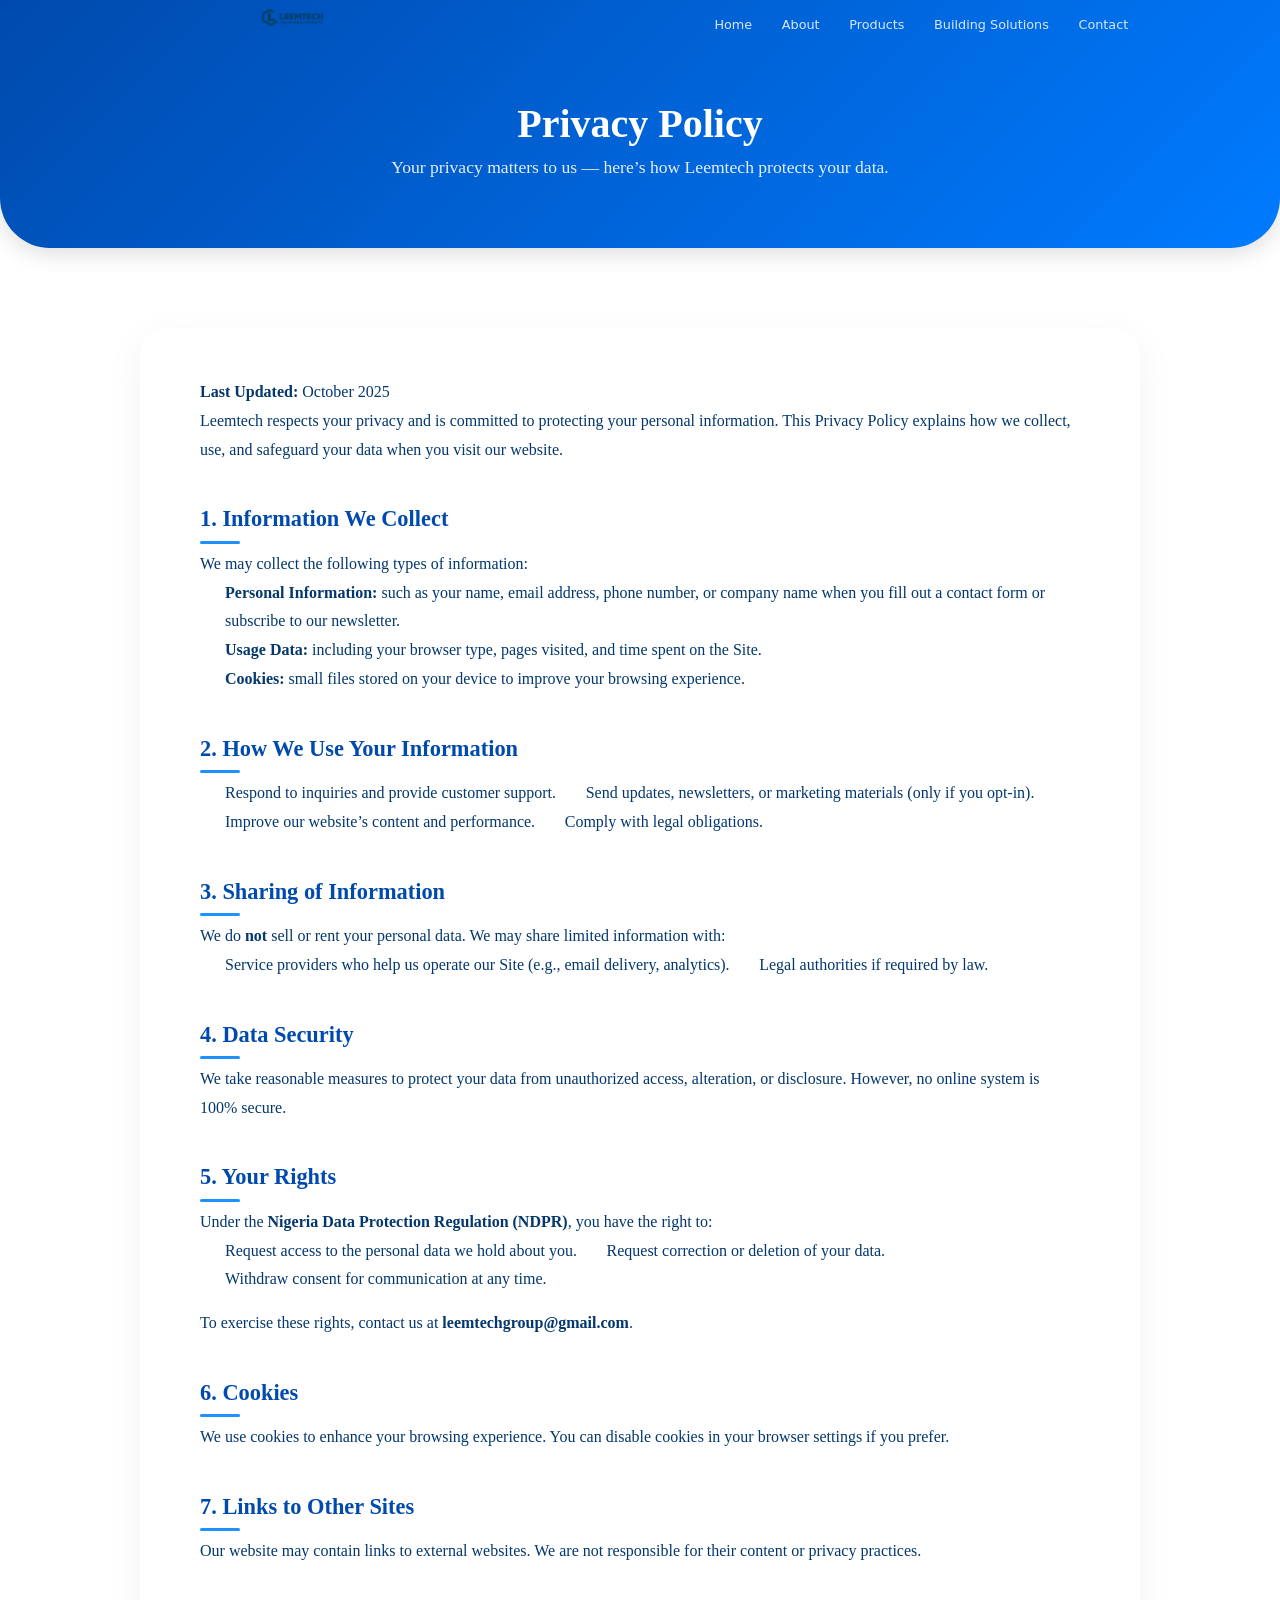
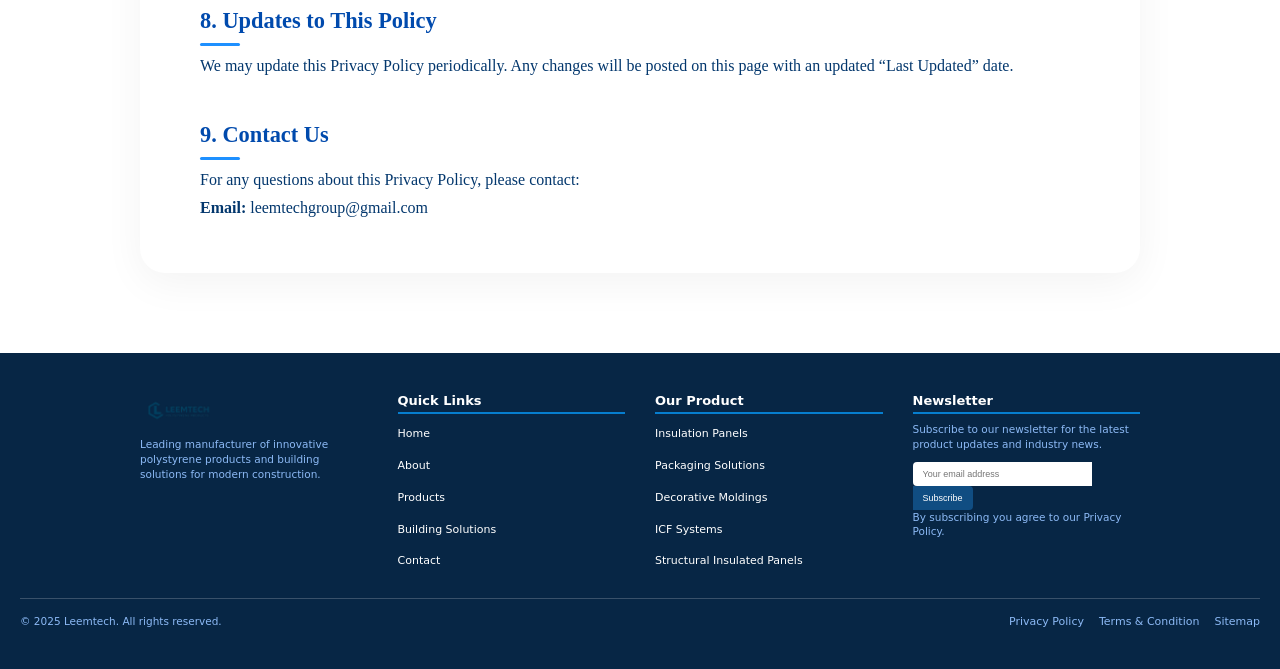
==== commit 846ad114: "Add files via upload" ====
--- a/privacy-policy.html
+++ b/privacy-policy.html
@@ -1,8 +1,19 @@
 <!DOCTYPE html>
 <html lang="en">
 <head>
-    <meta charset="UTF-8">
-    <meta name="viewport" content="width=<!-- HEADER (matches your main website) -->
+  <meta charset="UTF-8" />
+  <meta name="viewport" content="width=device-width, initial-scale=1.0" />
+  <title>Privacy Policy | Leemtech</title>
+  <link
+  rel="stylesheet"
+  href="https://cdnjs.cloudflare.com/ajax/libs/font-awesome/6.4.0/css/all.min.css"
+/>
+
+  <link rel="stylesheet" href="style.css" />
+  <script src="index.js" defer></script>
+</head>
+<body>
+  <!-- HEADER (matches your main website) -->
   <div class="header">
     <div class="Logo">
       <img src="image/image-removebg-preview.png" alt="Logo" class="img_logo">
@@ -130,8 +141,6 @@
     <a href="#">Sitemap</a>
   </div>
 </div>
-</head>
-<body>
-    
+ </div>
 </body>
 </html>
--- a/style.css
+++ b/style.css
@@ -0,0 +1,1571 @@
+/* <<<<<<< HEAD */
+*{
+padding: 0;
+margin: 0;
+text-decoration: none;
+}
+/* .header{
+position: fixed; 
+top: 0;
+left: 0;
+width: 100%;
+padding-left: 100px;
+padding-right: 100px;
+display: flex;
+justify-content: space-between;
+align-items: center;
+} */
+html {
+  scroll-behavior: smooth;
+}
+
+html {
+  scroll-behavior: smooth;
+}
+
+.header {
+position: fixed;
+top: 0;
+left: 0;
+width: 100%;
+padding: 0 5vw; /* more fluid and responsive */
+display: flex;
+justify-content: space-around;
+align-items: center;
+background: transparent;
+transition: background 0.3s ease, box-shadow 0.3s ease;
+z-index: 1000;
+}
+/* MENU BUTTON */
+.menu-toggle {
+  display: none;
+  font-size: 1.8rem;
+  background: none;
+  border: none;
+  color: rgb(12, 60, 102);
+  cursor: pointer;
+  z-index: 2001;
+}
+
+/* ========== MOBILE ========== */
+@media (max-width: 768px) {
+  .menu-toggle {
+    display: block;
+  }
+}
+
+.header.scrolled {
+background: white;
+box-shadow: 0 2px 6px rgba(0, 0, 0, 0.1);
+}
+
+.header.scrolled a {
+color: rgb(124, 130, 138);
+}
+
+.header.scrolled a:hover {
+color: blue;
+}
+
+.header_context {
+display: flex;
+align-items: center;
+}
+
+li {
+list-style: none;
+display: inline-block;
+margin-right: 2vw;
+}
+
+.Header_cont {
+font-family: ui-sans-serif, system-ui, sans-serif;
+font-size: clamp(0.8rem, 1vw, 1rem); /* responsive text */
+color: rgb(217, 230, 250);
+text-decoration: none;
+font-weight: 500;
+}
+
+.Header_cont:hover {
+color: blue;
+}
+
+.img_logo {
+width: 100px;
+}
+
+.home_page {
+position: relative;
+width: 100%;
+overflow: hidden;
+}
+
+.home_page_image {
+width: 100%;
+height: auto;
+display: block;
+}
+
+/* Added dark overlay to improve text contrast */
+/* .home_page_overlay {
+position: absolute;
+top: 0;
+left: 0;
+width: 100%;
+height: 100%;
+background: rgba(0, 0, 0, 0.35);
+z-index: 1;
+} */
+
+/* Unified text container so elements scale naturally */
+.home_text_container {
+position: absolute;
+top: 50%;
+left: 50%;
+transform: translate(-50%, -50%);
+color: white;
+text-align: center;
+padding: 20px;
+z-index: 2;
+max-width: 90%;
+}
+
+.Innovative h1 {
+font-size: clamp(1.5rem, 4vw, 2.9rem);
+font-weight: 900;
+line-height: 1.3;
+margin-bottom: 1rem;
+}
+
+#Polystyrene {
+color: rgb(132, 207, 245);
+}
+
+.quality_p p {
+font-size: clamp(1rem, 2vw, 1.8rem);
+font-weight: 500;
+line-height: 1.5;
+color: rgb(230, 240, 255);
+}
+
+/* Responsive adjustments */
+@media (max-width: 768px) {
+  .menu-toggle {
+    display: block;
+  }
+
+  .header_context {
+    display: none;
+    position: absolute;
+    top: 100%;
+    right: 0;
+    width: 100%;
+    background: white;
+    flex-direction: column;
+    align-items: center;
+    padding: 20px 0;
+    box-shadow: 0 2px 10px rgba(0,0,0,0.1);
+  }
+
+  .header_context.active {
+    display: flex;
+  }
+
+  .Header_cont {
+    color: rgb(12, 60, 102);
+    margin: 10px 0;
+    font-size: 1rem;
+  }
+
+  .img_logo {
+    width: 80px;
+  }
+
+  .home_text_container {
+    position: static;
+    transform: none;
+    padding: 60px 20px;
+  }
+
+  .Innovative h1 {
+    font-size: 1.8rem;
+  }
+
+  .quality_p p {
+    font-size: 1rem;
+  }
+}
+
+@media (max-width: 480px) {
+  .Header_cont {
+    font-size: 0.9rem;
+  }
+
+  .img_logo {
+    width: 70px;
+  }
+
+  .Innovative h1 {
+    font-size: 1.4rem;
+  }
+
+  .quality_p p {
+    font-size: 0.9rem;
+  }
+}
+
+/* About Leemtech */
+.About {
+  background-color: rgb(247, 249, 250);
+  width: 100%;
+  min-height: auto;
+  display: flex;
+  justify-content: center;
+  padding: 40px 20px;
+  box-sizing: border-box;
+}
+
+.About_Leemtech {
+  text-align: center;
+  max-width: 1200px;
+}
+
+.About_Leemtech_Context_Header {
+  color: rgb(7, 38, 69);
+  font-size: clamp(1.8rem, 3vw, 2.25rem);
+  line-height: 1.3;
+  margin-top: 36px;
+  font-weight: 700;
+}
+
+.About_Leemtech_Context_Header_P {
+  color: rgb(75, 85, 128);
+  margin-top: 11px;
+  line-height: 1.8;
+  font-weight: 400;
+  font-size: clamp(1rem, 2vw, 1.25rem);
+}
+
+.extra {
+  display: grid;
+  grid-template-columns: auto 1fr;
+  align-items: start;
+  gap: 20px;
+  width: 100%;
+  max-width: 900px;
+  margin: 30px auto;
+  padding: 10px;
+}
+
+.extra_img {
+  width: 100%;
+  max-width: 330px;
+  height: auto;
+  border-radius: 10px;
+}
+
+.Commitment {
+  margin-top: 10px;
+}
+
+.extra_context {
+  text-align: left;
+  color: rgb(7, 38, 69);
+  font-size: 1.125rem;
+  font-weight: 600;
+}
+
+.abt_txt {
+  text-align: left;
+  margin-top: 10px;
+  font-size: clamp(0.9rem, 1.8vw, 1.125rem);
+  color: rgb(90, 100, 90);
+  line-height: 1.6;
+}
+
+.bout_quality {
+  display: grid;
+  grid-template-columns: repeat(auto-fit, minmax(220px, 1fr));
+  gap: 15px;
+  margin-top: 20px;
+}
+
+.Quality-Assurance,
+.Eco-Friendly,
+.Energy-Efficient,
+.Industry-Certified {
+  display: flex;
+  align-items: flex-start;
+  gap: 12px;
+  font-family: Inter, ui-sans-serif, system-ui, sans-serif;
+}
+
+.all {
+  font-size: clamp(0.8rem, 1.5vw, 0.95rem);
+  line-height: 1.4;
+  color: rgb(120, 130, 120);
+  text-align: left;
+  margin-top: 5px;
+}
+
+h4 {
+  font-size: clamp(0.9rem, 1.8vw, 1rem);
+  font-weight: 600;
+  font-family: Inter, ui-sans-serif, system-ui, sans-serif;
+  text-align: left;
+}
+
+svg {
+  border-radius: 50%;
+}
+
+/* Responsive adjustments */
+@media (max-width: 768px) {
+  .extra {
+    grid-template-columns: 1fr;
+    text-align: center;
+  }
+
+  .extra_context,
+  .abt_txt {
+    text-align: center;
+  }
+
+  .bout_quality {
+    grid-template-columns: 1fr;
+  }
+}
+
+/* Our Polystyrene Product */
+.Our-Polystyrene-Product_h2 {
+  color: rgb(7, 38, 69);
+  font-size: clamp(1.8rem, 3vw, 2.5rem);
+  line-height: 2.5rem;
+  margin-top: 36px;
+  font-weight: 700;
+  text-align: center;
+}
+
+.Our-Polystyrene-Product_Header_P {
+  color: rgb(75, 85, 128);
+  margin-top: 11px;
+  line-height: 1.8rem;
+  font-weight: 400;
+  font-size: clamp(1rem, 2vw, 1.3rem);
+  text-align: center;
+}
+
+/* Main Product Cards */
+.grid-product-container {
+  display: flex;
+  flex-wrap: wrap;
+  justify-content: center;
+  gap: 2rem;
+  margin-top: 50px;
+}
+
+.grid-product-container_panel {
+  background: #fff;
+  border-radius: 8px;
+  border: 1px solid rgba(217, 223, 228, 0.3);
+  box-shadow: 0 4px 8px rgba(0, 0, 0, 0.15);
+  width: 280px;
+  transition: transform 0.3s ease, border 0.3s ease;
+}
+
+.grid-product-container_panel:hover {
+  transform: translateY(-5px);
+  border: 2px solid rgb(10, 50, 84);
+}
+
+.grid-product-img,
+.grid-product-img_1,
+.grid-product-img_2 {
+  width: 100%;
+  height: 180px;
+  object-fit: cover;
+  border-top-left-radius: 8px;
+  border-top-right-radius: 8px;
+}
+
+.grid-product-txt {
+  padding: 1rem;
+  color: rgb(10, 50, 84);
+  font-family: ui-sans-serif, system-ui, sans-serif;
+}
+
+.panels {
+  font-size: 1.1rem;
+  font-weight: 600;
+  margin-bottom: 0.5rem;
+}
+
+.panels_p {
+  color: rgb(76, 86, 99);
+  font-size: 0.9rem;
+  line-height: 1.4rem;
+}
+
+/* Product Advert */
+.grid-product-container_product_advert {
+  display: flex;
+  flex-wrap: wrap;
+  justify-content: center;
+  gap: 2rem;
+  margin-top: 60px;
+}
+
+.grid-product-container_panel_advert {
+  background: #fff;
+  border-radius: 8px;
+  border: 1px solid rgba(217, 223, 228, 0.3);
+  box-shadow: 0 4px 8px rgba(0, 0, 0, 0.15);
+  width: 320px;
+  transition: transform 0.3s ease, border 0.3s ease;
+}
+
+.grid-product-container_panel_advert:hover {
+  transform: translateY(-5px);
+  border: 2px solid rgb(10, 50, 84);
+}
+
+.grid-product-img_2_advert {
+  width: 100%;
+  height: 180px;
+  object-fit: cover;
+  border-top-left-radius: 8px;
+  border-top-right-radius: 8px;
+}
+
+.panelsp {
+  color: rgb(10, 50, 84);
+  font-size: 1rem;
+  margin: 0.5rem 0;
+}
+
+.panelspp {
+  color: rgb(10, 50, 84);
+  font-size: 0.85rem;
+  margin-left: 10px;
+  line-height: 1.4;
+}
+
+.bth_holder {
+  display: flex;
+  justify-content: space-between;
+  align-items: center;
+  padding: 0.8rem 1rem;
+  margin-top: 1rem;
+}
+
+.bth_quote {
+  background-color: rgb(61, 87, 235);
+  color: #fff;
+  padding: 0.5rem 0.8rem;
+  border: none;
+  border-radius: 4px;
+  font-size: 0.9rem;
+  cursor: pointer;
+  transition: background-color 0.3s ease;
+}
+
+.bth_quote:hover {
+  background-color: rgb(45, 66, 200);
+}
+
+.bth_quote a {
+  color: white;
+  text-decoration: none;
+}
+
+/* Responsive Layout */
+@media (max-width: 768px) {
+  .grid-product-container,
+  .grid-product-container_product_advert {
+    flex-direction: column;
+    align-items: center;
+  }
+
+  .grid-product-container_panel,
+  .grid-product-container_panel_advert {
+    width: 90%;
+  }
+
+  .panels_p,
+  .panelsp,
+  .panelspp {
+    font-size: 1rem;
+  }
+
+  .bth_quote {
+    width: auto;
+  }
+}
+
+/* Building_Solutions */
+.Building_Solutions {
+  background-color: rgb(247, 249, 250);
+  min-height: 655px; /* allows flexible height */
+  /* padding: 40px 20px; */
+}
+
+/* Heading Styles */
+.Building_Solutions_h2 {
+  color: rgb(7, 38, 69);
+  font-size: clamp(1.8rem, 2.5vw, 2.25rem);
+  line-height: 2.8rem;
+  font-weight: 700;
+  text-align: center;
+  margin-bottom: 10px;
+}
+
+.Building_Solutions_P {
+  color: rgb(75, 85, 128);
+  line-height: 2rem;
+  font-weight: 400;
+  font-size: clamp(1rem, 1.5vw, 1.25rem);
+  text-align: center;
+  margin-bottom: 40px;
+}
+
+/* Grid Container */
+.grid_building_solution {
+  display: flex;
+  justify-content: center;
+  align-items: flex-start;
+  gap: 30px;
+  flex-wrap: wrap; /* allows wrapping on smaller screens */
+}
+
+/* Left Column (List of Solutions) */
+.grid_context {
+  width: 100%;
+  max-width: 250px;
+  background-color: #fff;
+  border-radius: 6px;
+  box-shadow: 0 4px 8px rgba(0, 0, 0, 0.1);
+  border: 1px solid rgba(217, 223, 228, 0.2);
+  padding: 10px 0;
+}
+
+.Construction_Solutions {
+  color: rgb(75, 85, 128);
+  margin-top: 10px;
+  text-align: center;
+  font-size: 1.25rem;
+  font-weight: 600;
+}
+
+.Concrete_form,
+.Insulated_form,
+.Polystyrene_form,
+.Blocks_form {
+  padding: 10px 15px;
+  transition: background-color 0.3s ease;
+  cursor: pointer;
+}
+
+.Concrete_form:hover,
+.Insulated_form:hover,
+.Polystyrene_form:hover,
+.Blocks_form:hover {
+  background-color: aliceblue;
+  border-radius: 4.5px;
+}
+
+.custom_h3 {
+  color: rgb(75, 85, 128);
+  font-weight: 500;
+  line-height: 1.6rem;
+  font-size: clamp(0.95rem, 1vw, 1rem);
+}
+
+.custom_p {
+  color: rgb(124, 130, 138);
+  font-size: clamp(0.85rem, 1vw, 0.95rem);
+}
+
+/* Right Side Panels */
+.grid-info {
+  width: 100%;
+  max-width: 420px;
+  border-radius: 8px;
+  border: 1px solid rgba(217, 223, 228, 0.2);
+  box-shadow: 0 4px 8px rgba(0, 0, 0, 0.15);
+  background: #fff;
+  overflow: hidden;
+  display: none; /* hidden by default for JS toggle */
+  flex-direction: column;
+  justify-content: flex-start;
+}
+
+.grid-info.active {
+  display: flex; /* show active panel */
+}
+
+.grid-info-img_1 {
+  width: 100%;
+  height: 200px;
+  object-fit: cover;
+}
+
+.grid-info-txt {
+  padding: 15px;
+  flex: 1;
+}
+
+.info {
+  color: rgb(10, 50, 84);
+  line-height: 1.4;
+  font-size: 1.2rem;
+  margin-bottom: 8px;
+  font-weight: 600;
+}
+
+.info_p {
+  color: rgb(76, 86, 99);
+  font-size: clamp(0.9rem, 1vw, 1rem);
+  margin-bottom: 10px;
+  line-height: 1.6;
+}
+
+.Benefits {
+  color: #000;
+  font-size: 1rem;
+  font-weight: 600;
+  display: block;
+  margin-bottom: 8px;
+}
+
+.ul_form {
+  list-style: none;
+  margin: 0;
+  padding: 0;
+}
+
+.ul_form .order {
+  position: relative;
+  padding-left: 24px;
+  margin-bottom: 10px;
+  line-height: 1.5;
+  font-size: clamp(0.9rem, 1vw, 1rem);
+  color: rgb(76, 86, 99);
+}
+
+/* Responsive Layouts */
+@media (max-width: 1000px) {
+  .grid_building_solution {
+    flex-direction: column;
+    align-items: center;
+    gap: 40px;
+  }
+
+  .grid_context,
+  .grid-info {
+    max-width: 90%;
+  }
+}
+
+@media (max-width: 600px) {
+  .Building_Solutions_h2 {
+    font-size: 1.5rem;
+    line-height: 2rem;
+  }
+
+  .Building_Solutions_P {
+    font-size: 1rem;
+    line-height: 1.6rem;
+  }
+
+  .custom_h3 {
+    font-size: 0.9rem;
+  }
+
+  .info {
+    font-size: 1rem;
+  }
+
+  .info_p,
+  .order {
+    font-size: 0.85rem;
+  }
+}
+
+/* What Our Clients Say */
+.Clients_pg{
+background-color: rgb(12, 60, 102);
+height:344.750px;
+}
+.Clients_pg_h2{
+color:rgb(252, 252, 252) ;
+font-size: 2.25rem;
+line-height: 6.5rem;
+/* margin: 0px , 0px , 36px; */
+/* margin-top: 36px; */
+font-weight: 700;
+text-align: center;
+}
+.Clients_pg_p{
+ /* gap: 3rem; */
+color:rgb(252, 252, 252);
+/* margin-top: 11px; */
+line-height: 2.5rem;
+font-weight: 400;
+font-size: 2.10rem;
+text-align: center;
+}
+.clients-slider {
+  display: flex;
+  align-items: center;
+  justify-content: center;
+  /* gap: 15px;  */
+  max-width: 750px;
+  margin: 0 auto; 
+  position: relative;
+}
+
+
+.slider-container {
+  flex: 1;
+  overflow: hidden;
+  max-width: 600px; 
+}
+
+
+/* The sliding track */
+.slider-wrapper {
+  display: flex;
+  transition: transform 0.8s ease; 
+}
+.wrapper{
+    background-color: rgb(35, 74, 110);
+    box-shadow: 0 4px 8px rgba(0, 0, 0, 0.2);
+    width: 580px;
+    height: 175.250px;
+    border-radius: 5px;
+    min-width: 100%; 
+  flex-shrink: 0;
+  margin-top: 30px;
+}
+.slider-btn {
+  position: absolute;
+  top: 50%;
+  transform: translateY(-50%);
+  background: rgb(60, 97, 130);
+  color: white;
+  border: none;
+  border-radius: 50%;
+  font-size: 24px;
+  cursor: pointer;
+  padding: 8px 12px;
+  z-index: 100;
+  transition:  0.3s;
+}
+
+.slider-btn.prev {
+left: 0px; 
+}
+.slider-btn.next { 
+right: 0px; 
+}
+
+.slider-btn:hover {
+  background: rgba(0, 0, 0, 0.8);
+}
+.clients_info_rating{
+    display: flex;
+    justify-content: space-between;
+}
+.clients_info{
+margin-top: 20px;
+margin-left: 10px;
+}
+.clients_info_img{
+    width: 36px;
+    height: 36px;
+    border-radius: 50%;
+}
+.clients_info_name{
+    font-size: 11.25px;
+    line-height: 15.75px;
+    font-weight: 700;
+    color: rgb(255 255 255);
+}
+.rating_stars{
+margin-top: 20px;
+margin-right: 10px;
+}
+.clients_info_text_class{
+    /* margin-left: 40px; */
+    position: relative;
+    /* top : 0; */
+    bottom: 30px;
+    left:45px;    
+    font-family:ui-sans-serif, system-ui, sans-serif;
+
+}
+.clients_comp{
+    line-height: 13.5px;
+    font-size: 10.125px;
+    font-family:ui-sans-serif, system-ui, sans-serif;
+    color: rgb(161, 192, 227);
+}
+blockquote {
+    margin-left: 15px;
+    font-size: 10.125px;
+    font-style: italic;
+    line-height: 15.75px;
+    font-weight: 1000;
+   color: rgb(161, 192, 227);
+   font-family:ui-sans-serif, system-ui, sans-serif;
+}
+.txt{
+    margin-left: 15px;
+    margin-top: 5px;
+    line-height: 15.75px;
+    font-weight: 1000;
+   color: rgb(161, 192, 227);
+   font-family:ui-sans-serif, system-ui, sans-serif;
+}
+/* Frequently Asked Questions */
+.Asked_Questions{
+    background-color: rgb(247, 249, 250);
+    height: 559px;
+}
+.Asked_Questions_h2{
+    color:rgb(12, 60, 102) ;
+font-size: 2.25rem;
+line-height: 6.5rem;
+/* margin: 0px , 0px , 36px; */
+/* margin-top: 36px; */
+font-weight: 700;
+text-align: center;
+}
+.Asked_Questions_p{
+    /* gap: 3rem; */
+color:rgb(12, 60, 102);
+/* margin-top: 11px; */
+line-height: 2.5rem;
+font-weight: 400;
+font-size: 2.10rem;
+text-align: center;
+}
+.fq_div {
+  max-width: 466px;
+  border: 1px solid rgb(12, 60, 102);
+  border-radius: 4.5px;
+  overflow: hidden;
+  margin-bottom: 10px;
+}
+.faq-wrapper {
+  display: flex;
+  flex-direction: column;  
+/* justify-content: center;   */
+  align-items: center;      
+  background: #f9fafb;      
+  padding: 20px;
+}
+
+.bth_slider {
+  width: 100%;
+  display: flex;
+  justify-content: space-between;
+  align-items: center;
+  padding: 10px 13.5px;
+  background: none;
+  border: none;
+  outline: none;
+  cursor: pointer;
+}
+
+.spam_txt {
+  font-family: ui-sans-serif, system-ui, sans-serif;
+  font-size: 12px;
+  font-weight: 500;
+  line-height: 15.75px;
+  text-align: left;
+  color: rgb(16, 77, 130);
+}
+
+.span_icon {
+  transition: transform 0.3s ease;
+}
+
+.fq_context {
+  max-height: 0;
+  overflow: hidden;
+  transition: max-height 0.4s ease, padding 0.3s ease;
+}
+
+.fq_context.active {
+  max-height: 300px; /* enough to fit content */
+  padding: 10px 13.5px;
+}
+
+.fq_context_p {
+  font-family: ui-sans-serif, system-ui, sans-serif;
+  color: rgb(132, 149, 163);
+  line-height: 1.4;
+  font-size: 12px;
+}
+
+.rotate {
+  transform: rotate(180deg);
+}
+/* .fq_question{
+    margin-top: 20px;
+} */
+.more_fq{
+  font-family: ui-sans-serif, system-ui, sans-serif;
+  color: rgb(132, 149, 163);
+  line-height:13.5px;
+  text-align: center;
+}
+.contact_bth{
+    width: 78.172px;
+    height: 24.500px;
+    padding-top: 6.75px;
+    padding-left:13.5px;
+    padding-right: 13.5px;
+    padding-bottom: 6.75px;
+    background-color:  rgb(16, 77, 130);
+    border-radius: 4.5px;
+    margin-top: 5px;
+    font-family: ui-sans-serif, system-ui, sans-serif;
+}
+.contact_bth:hover{
+    background-color: rgb(12, 60, 102) ;
+    transition: 0.3s;
+}
+.contact_a{
+    text-decoration: none;
+    color: #fff;
+    font-size: 5px;
+}
+/* CONTACT SECTION (Modern Screenshot Style) */
+.Contact_Section {
+  background-color: #f8fafc;
+  padding: 60px 0;
+  display: flex;
+  flex-direction: column;
+  align-items: center;
+}
+
+.Contact_Section_h2 {
+  color: #0c3c66;
+  font-size: 2rem;
+  font-weight: 700;
+  text-align: center;
+  margin-bottom: 10px;
+}
+
+.Contact_Section_p {
+  color: #0c3c66;
+  font-size: 1rem;
+  line-height: 1.6rem;
+  text-align: center;
+  margin-bottom: 40px;
+}
+
+/* Layout */
+.contact_content {
+  display: flex;
+  flex-wrap: wrap;
+  gap: 25px;
+  justify-content: center;
+  align-items: flex-start;
+}
+
+/* Left Card (Message Form) */
+.message_card {
+  background: #fff;
+  border-radius: 8px;
+  box-shadow: 0 3px 10px rgba(0, 0, 0, 0.1);
+  width: 350px;
+  padding: 20px 25px;
+}
+
+.message_card h2 {
+  font-size: 1rem;
+  font-weight: 700;
+  color: #0c3c66;
+  margin-bottom: 15px;
+}
+
+.group_input, .group_input_submgs {
+  display: flex;
+  flex-direction: column;
+  gap: 15px;
+}
+
+.text_input, .email_input, .subject_input, .message_input {
+  display: flex;
+  flex-direction: column;
+}
+
+.message_card p {
+  font-size: 0.8rem;
+  color: #0c3c66;
+  font-weight: 600;
+  margin-bottom: 5px;
+}
+
+.message_card input {
+  width: 100%;
+  border: 1px solid #cfd8dc;
+  border-radius: 4px;
+  padding: 8px;
+  font-size: 0.85rem;
+  font-family: system-ui, sans-serif;
+}
+
+.msg_input {
+  height: 90px;
+  resize: none;
+}
+
+.bth_send_mgs {
+  margin-top: 10px;
+  width: 100%;
+  background-color: #0c3c66;
+  color: #fff;
+  border: none;
+  border-radius: 4px;
+  padding: 8px;
+  font-size: 0.85rem;
+  cursor: pointer;
+  transition: background 0.3s ease;
+}
+
+.bth_send_mgs:hover {
+  background-color: #084274;
+}
+
+/* Right Card (Contact Info) */
+.more_info {
+  background-color: #072645;
+  border-radius: 8px;
+  color: #fff;
+  padding: 25px;
+  width: 350px;
+  box-shadow: 0 3px 10px rgba(0, 0, 0, 0.15);
+}
+
+.cont_info {
+  font-size: 0.95rem;
+  font-weight: 700;
+  text-align: left;
+  margin-bottom: 15px;
+}
+
+.space {
+  display: flex;
+  flex-direction: column;
+  gap: 20px;
+}
+
+.space div {
+  display: flex;
+  align-items: flex-start;
+  gap: 10px;
+}
+
+.location_h {
+  font-size: 0.85rem;
+  font-weight: 600;
+}
+
+.location_p {
+  color: #8cb9f5;
+  font-size: 0.8rem;
+}
+
+/* Request Quote Card */
+.request_quot {
+  background-color: #fff;
+  border-radius: 8px;
+  box-shadow: 0 3px 10px rgba(0, 0, 0, 0.08);
+  padding: 20px 25px;
+  width: 90%;
+  max-width: 400px;
+  margin-top: 20px;
+  /* margin-left: auto; */
+  /* margin-right: auto; */
+}
+
+.a_q {
+  color: #104d82;
+  font-size: 1rem;
+  font-weight: 700;
+  margin-bottom: 10px;
+  text-align: left;
+}
+
+.a_q_p {
+  color: #5d6973;
+  font-size: 0.85rem;
+  line-height: 1.5;
+  margin-bottom: 15px;
+}
+
+.a_q_bth {
+  background-color: #104d82;
+  color: #fff;
+  border: none;
+  border-radius: 4px;
+  padding: 10px;
+  font-size: 0.85rem;
+  cursor: pointer;
+  width: 100%;
+  transition: background 0.3s ease;
+}
+
+.a_q_bth:hover {
+  background-color: #083a64;
+}
+.a_q_bthh{
+   color: #fff;
+   font-size: 0.85rem;
+}
+@media (max-width: 768px) {
+  .request_quot {
+    width: 95%;
+  }
+}
+
+/* Footer */
+.Footer {
+  background-color: rgb(7, 38, 69);
+  padding: 40px 20px;
+  color: #fff;
+  font-family: ui-sans-serif, system-ui, sans-serif;
+}
+
+.grid_content {
+  display: grid;
+  grid-template-columns: repeat(4, 1fr);
+  gap: 30px;
+  justify-content: center;
+  max-width: 1000px;
+  margin: 0 auto;
+}
+
+/* Footer block styling */
+.block {
+  display: flex;
+  flex-direction: column;
+}
+
+.block ul {
+  list-style: none;
+  padding: 0;
+  margin: 0;
+  display: flex;
+  flex-direction: column;
+  gap: 0.8rem;
+}
+
+.block a {
+  text-decoration: none;
+  color: #fff;
+  transition: color 0.3s ease;
+  font-size: 11px;
+}
+
+.block a:hover {
+  color: rgb(6, 126, 207);
+}
+
+.link_ {
+  font-size: 13px;
+  font-weight: 700;
+  margin-bottom: 8px;
+  border-bottom: 2px solid rgb(6, 126, 207);
+  padding-bottom: 4px;
+}
+
+.Footer p {
+  line-height: 1.4;
+  font-size: 10.5px;
+  color: rgb(140, 185, 245);
+  margin-bottom: 10px;
+}
+
+/* Newsletter section */
+#Subscribe {
+  padding: 7px 10px;
+  font-size: 9px;
+  width: 70%;
+  border: none;
+  border-radius: 4px 0 0 4px;
+}
+
+.Subscribe_bth {
+  background-color: rgb(16, 77, 130);
+  padding: 7px 10px;
+  font-size: 9px;
+  color: #fff;
+  border: none;
+  border-radius: 0 4px 4px 0;
+  cursor: pointer;
+}
+
+.Subscribe_bth:hover {
+  background-color: rgb(6, 126, 207);
+}
+
+/* Align input + button in one row */
+.block input,
+.block .Subscribe_bth {
+  display: inline-block;
+  vertical-align: middle;
+}
+
+/* Logo styling */
+.img_logo {
+  width: 80px;
+  margin-bottom: 10px;
+}
+
+/* Responsive layout */
+@media (max-width: 768px) {
+  .grid_content {
+    grid-template-columns: repeat(2, 1fr);
+    gap: 25px;
+  }
+
+  .Footer p {
+    max-width: 100%;
+  }
+
+  .block {
+    align-items: flex-start;
+  }
+}
+
+@media (max-width: 480px) {
+  .grid_content {
+    grid-template-columns: 1fr;
+    gap: 30px;
+  }
+
+  .block {
+    align-items: center;
+    text-align: center;
+  }
+
+  #Subscribe {
+    width: 60%;
+  }
+}
+/*  */
+.footer-bottom {
+  border-top: 1px solid rgba(255, 255, 255, 0.2);
+  margin-top: 30px;
+  padding-top: 15px;
+  display: flex;
+  justify-content: space-between;
+  align-items: center;
+  color: rgb(140, 185, 245);
+  font-size: 11px;
+  flex-wrap: wrap;
+}
+
+.footer-bottom p {
+  margin: 0;
+  cursor: pointer;
+}
+
+.footer-links {
+  display: flex;
+  gap: 15px;
+}
+
+.footer-links a {
+  color: rgb(140, 185, 245);
+  text-decoration: none;
+  font-size: 11px;
+  transition: color 0.3s ease;
+}
+
+.footer-links a:hover {
+  color: rgb(6, 126, 207);
+}
+
+@media (max-width: 600px) {
+  .footer-bottom {
+    flex-direction: column;
+    gap: 8px;
+    text-align: center;
+  }
+}
+
+
+/* ========== RESPONSIVENESS ========== */
+
+/* General Fix: Prevent overflow */
+img, video {
+  max-width: 100%;
+  height: auto;
+}
+
+/* Sections should adapt width */
+.home_page_image,
+.About,
+.Building_Solutions,
+.Our-Polystyrene-Product {
+  width: 100%;
+  height: auto;
+}
+
+/* Grid & Flex Wrapping */
+.grid-product-container,
+.grid_building_solution,
+.extra {
+  flex-wrap: wrap;
+  display: flex;
+  justify-content: center;
+  gap: 20px;
+}
+
+/* FAQ full width on small screens */
+.fq_div {
+  width: 100%;
+  max-width: 100%;
+}
+
+/* ========== Tablet (≤ 1024px) ========== */
+@media (max-width: 1024px) {
+  .header {
+    padding-left: 40px;
+    padding-right: 40px;
+  }
+
+  .extra {
+    grid-template-columns: 1fr;
+    text-align: center;
+  }
+
+  .grid_building_solution {
+    flex-direction: column;
+    align-items: center;
+  }
+}
+
+/* ========== Mobile (≤ 768px) ========== */
+@media (max-width: 768px) {
+  .header {
+    flex-direction: column;
+    align-items: center;
+    padding: 15px;
+  }
+
+  .header_context {
+    margin: 10px 0 0 0;
+  }
+
+  li {
+    margin: 10px 0;
+    display: block;
+  }
+
+  .Innovative {
+    top: 25%;
+    left: 5%;
+    font-size: clamp(1.2rem, 5vw, 1.8rem);
+    text-align: center;
+    width: 90%;
+  }
+
+  .quality_p {
+    bottom: 15%;
+    left: 5%;
+    font-size: clamp(1rem, 4vw, 1.2rem);
+    text-align: center;
+    width: 90%;
+  }
+
+  .quote {
+    position: relative;
+    bottom: 0;
+    margin-top: 15px;
+  }
+
+  .grid-product-container {
+    flex-direction: column;
+    align-items: center;
+    height: auto;
+  }
+
+  .grid-product-container_panel {
+    width: 90%;
+    margin-bottom: 20px;
+  }
+
+  .Clients_pg {
+    height: auto;
+    padding: 30px 15px;
+  }
+
+  .wrapper {
+    width: 100%;
+    height: auto;
+  }
+
+  .Asked_Questions {
+    height: auto;
+    padding: 30px 15px;
+  }
+}
+
+/* =============================
+   LEGAL PAGES STYLING
+============================= */
+
+.legal-hero {
+  background: linear-gradient(135deg, #004aad, #007bff);
+  color: #fff;
+  text-align: center;
+  padding: 100px 10% 70px 10%;
+  border-bottom-left-radius: 50px;
+  border-bottom-right-radius: 50px;
+  box-shadow: 0 4px 25px rgba(0, 0, 0, 0.15);
+}
+
+.legal-hero h1 {
+  font-size: 2.5rem;
+  margin-bottom: 10px;
+  font-weight: 700;
+}
+
+.legal-hero p {
+  font-size: 1.1rem;
+  opacity: 0.9;
+}
+
+.legal-container {
+  width: 85%;
+  max-width: 1000px;
+  margin: 80px auto;
+}
+
+.legal-content {
+  background: #fff;
+  padding: 50px 60px;
+  border-radius: 25px;
+  box-shadow: 0 10px 40px rgba(0, 0, 0, 0.05);
+  color: #03376d;
+  line-height: 1.8;
+}
+
+.legal-content h2 {
+  color: #004aad;
+  margin-top: 35px;
+  margin-bottom: 10px;
+  font-size: 1.4rem;
+  position: relative;
+}
+
+.legal-content h2::before {
+  content: "";
+  position: absolute;
+  left: 0;
+  bottom: -4px;
+  width: 40px;
+  height: 3px;
+  background: #1E90FF;
+  border-radius: 10px;
+}
+
+.legal-content ul {
+  padding-left: 25px;
+  list-style-type: disc;
+  margin-bottom: 15px;
+}
+
+.legal-content a {
+  color: #1E90FF;
+  text-decoration: none;
+  transition: color 0.3s ease;
+}
+
+.legal-content a:hover {
+  color: #004aad;
+  text-decoration: underline;
+}
+
+/* Responsive */
+@media (max-width: 768px) {
+  .legal-hero {
+    padding: 80px 20px 50px 20px;
+  }
+
+  .legal-hero h1 {
+    font-size: 2rem;
+  }
+
+  .legal-content {
+    padding: 30px 20px;
+  }
+}
+
+
+/* ========== Small Mobile (≤ 480px) ========== */
+@media (max-width: 480px) {
+  .Innovative {
+    font-size: 1.2rem;
+  }
+
+  .quality_p {
+    font-size: 1rem;
+  }
+
+  .spam_txt {
+    font-size: 11px;
+  }
+
+  .fq_context_p {
+    font-size: 11px;
+  }
+
+  .clients_info_name,
+  blockquote,
+  .txt {
+    font-size: 10px;
+  }
+}
+
+@media (max-width: 480px) {
+  .menu-toggle {
+    display: block !important;
+    z-index: 2000;
+    position: relative; /* or absolute/fixed depending on your header layout */
+  }
+}
+
+/* @media (max-width: 768px) {
+  .menu-toggle {
+    display: block; 
+  }
+
+  .header_context {
+    display: none;
+    position: absolute;
+    top: 60px;
+    right: 20px;
+    background: white;
+    border: 1px solid rgb(12, 60, 102);
+    border-radius: 5px;
+    box-shadow: 0 4px 8px rgba(0, 0, 0, 0.2);
+    width: 200px;
+    padding: 15px;
+  }
+
+  .header_context ul {
+    flex-direction: column;
+    gap: 15px;
+  }
+
+  .header_context.show {
+    display: block; 
+  }
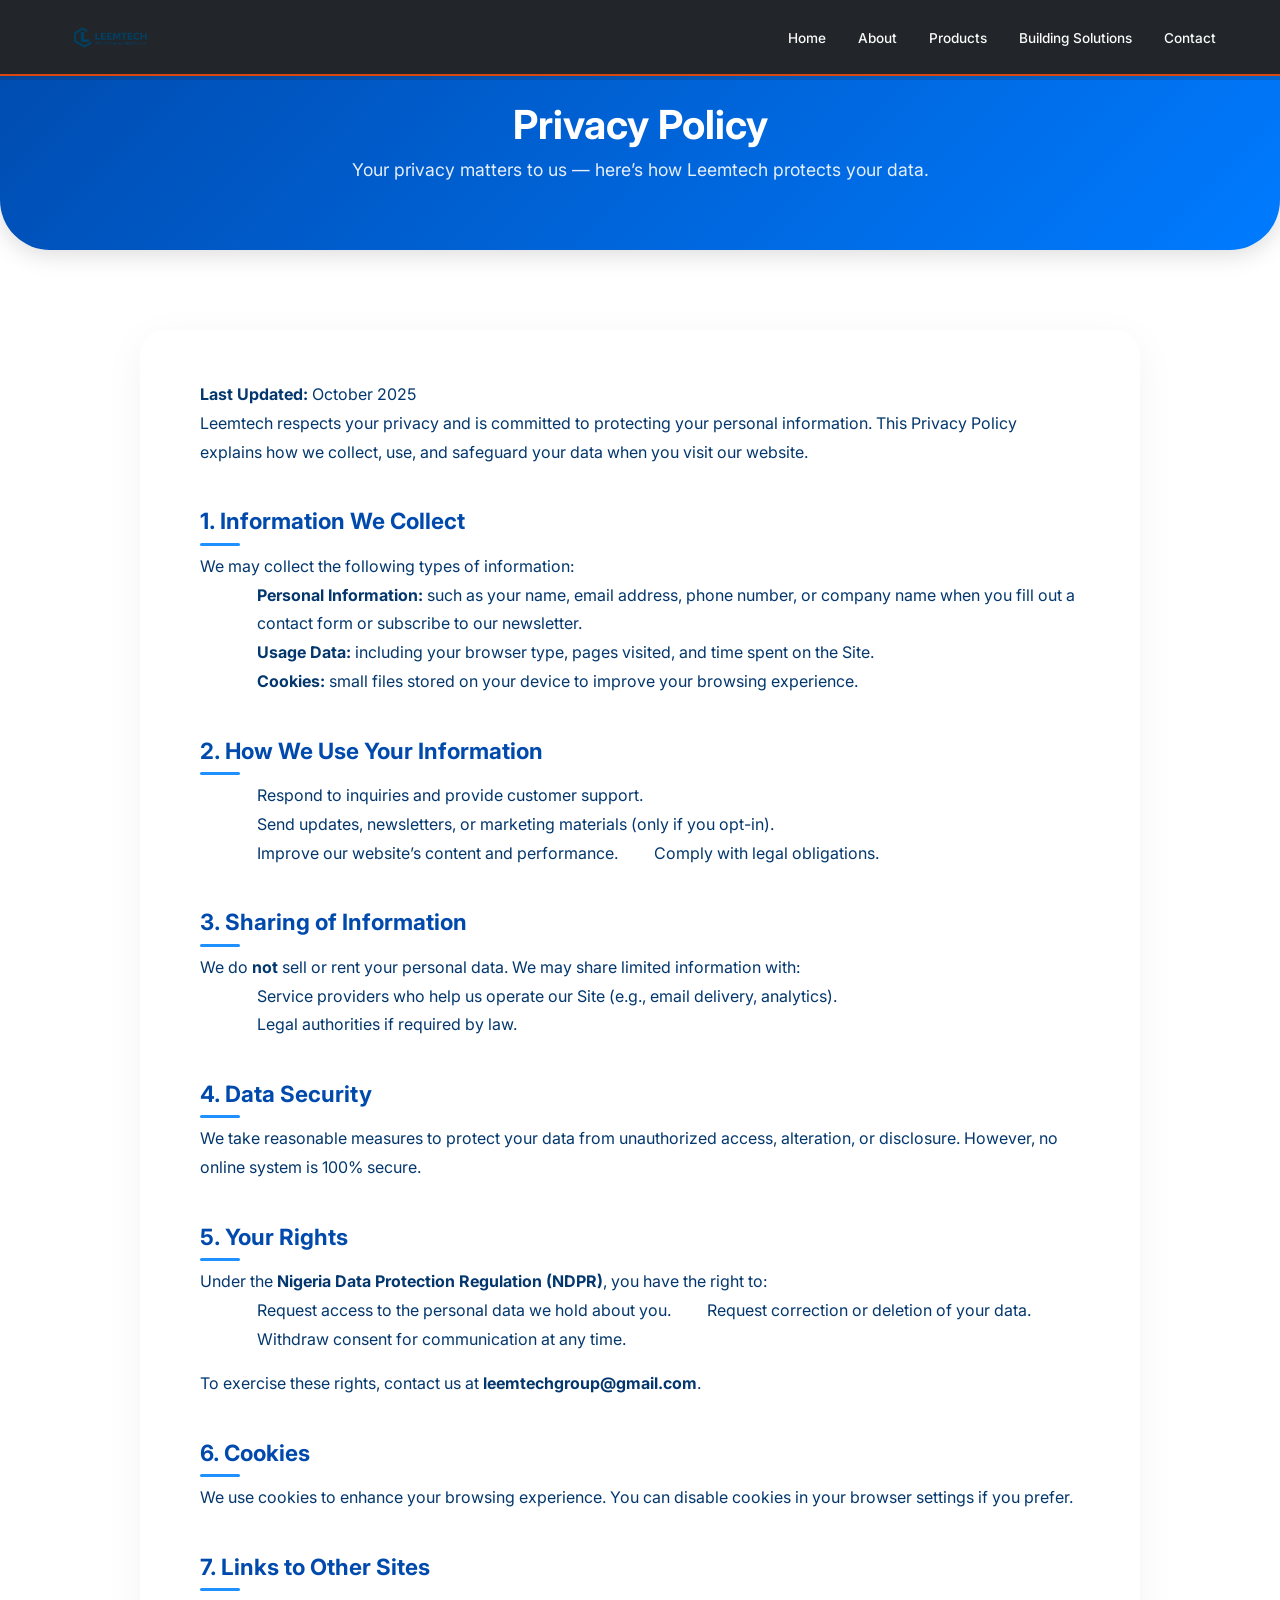
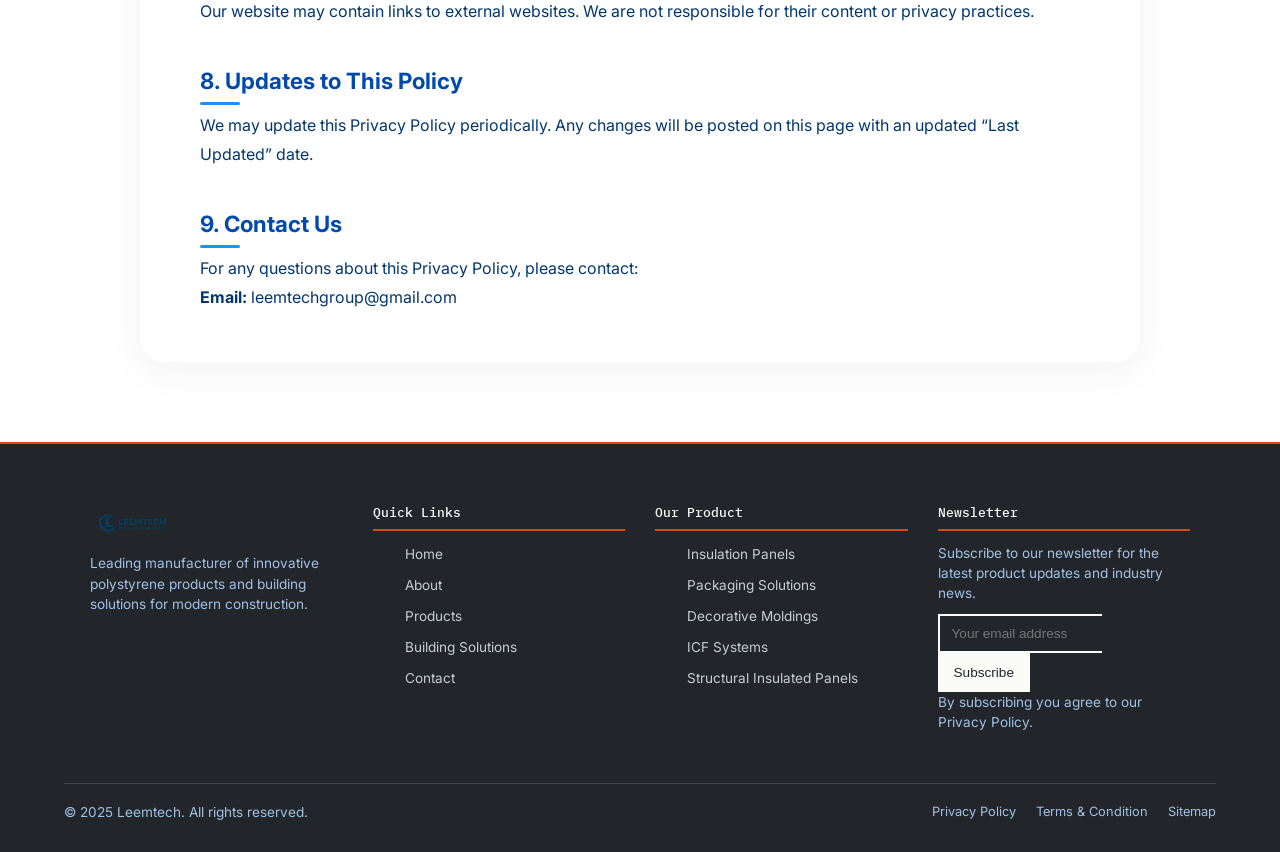
==== commit 91415d03: "Add files via upload" ====
--- a/privacy-policy.html
+++ b/privacy-policy.html
@@ -8,28 +8,35 @@
   rel="stylesheet"
   href="https://cdnjs.cloudflare.com/ajax/libs/font-awesome/6.4.0/css/all.min.css"
 />
+  <link rel="preconnect" href="https://fonts.googleapis.com">
+  <link rel="preconnect" href="https://fonts.gstatic.com" crossorigin>
+  <link href="https://fonts.googleapis.com/css2?family=Big+Shoulders+Display:wght@600;700;800&family=IBM+Plex+Mono:wght@400;500&family=Inter:wght@400;500;600;700&display=swap" rel="stylesheet">
 
   <link rel="stylesheet" href="style.css" />
   <script src="index.js" defer></script>
 </head>
 <body>
   <!-- HEADER (matches your main website) -->
-  <div class="header">
-    <div class="Logo">
-      <img src="image/image-removebg-preview.png" alt="Logo" class="img_logo">
-    </div>
-    <button class="menu-toggle" aria-label="Toggle navigation">
+  <header class="header">
+    <a href="index.html#home" class="logo">
+      <img src="image/image-removebg-preview.png" alt="Leemtech logo" class="logo-img">
+    </a>
+    <button class="menu-toggle" aria-label="Toggle navigation" aria-expanded="false">
     <i class="fas fa-bars"></i>
   </button>
     <div class="header_context">
       <ul>
-        <li><a href="index.html#home" class="Header_cont">Home</a></li>
-        <li><a href="index.html#about" class="Header_cont">About</a></li>
-        <li><a href="index.html#products" class="Header_cont">Products</a></li>
-        <li><a href="index.html#solutions" class="Header_cont">Building Solutions</a></li>
-        <li><a href="index.html#contact" class="Header_cont">Contact</a></li>
+        <li><a href="index.html#home" class="nav-link">Home</a></li>
+        <li><a href="index.html#about" class="nav-link">About</a></li>
+        <li><a href="index.html#products" class="nav-link">Products</a></li>
+        <li><a href="index.html#solutions" class="nav-link">Building Solutions</a></li>
+        <li><a href="index.html#contact" class="nav-link">Contact</a></li>
       </ul>
     </div>
+  </header>
+
+  <div class="scroll-beam">
+    <div class="scroll-beam__fill"></div>
   </div>
 
   <!-- HERO SECTION -->
@@ -99,7 +106,7 @@
  <div class="Footer">
 <div class="grid_content">
 <div class="block">
-  <img src="image/image-removebg-preview.png" alt="" class="img_logo">
+  <img src="image/image-removebg-preview.png" alt="Leemtech logo" class="img_logo">
   <p>Leading manufacturer of innovative polystyrene products and building solutions for modern construction.
   </p>
 </div>
--- a/style.css
+++ b/style.css
@@ -1,293 +1,440 @@
-/* <<<<<<< HEAD */
 *{
 padding: 0;
 margin: 0;
 text-decoration: none;
-}
-/* .header{
-position: fixed; 
-top: 0;
-left: 0;
-width: 100%;
-padding-left: 100px;
-padding-right: 100px;
-display: flex;
-justify-content: space-between;
-align-items: center;
-} */
+box-sizing: border-box;
+}
 html {
   scroll-behavior: smooth;
 }
 
-html {
-  scroll-behavior: smooth;
-}
-
+:root {
+  --color-concrete: #EDEBE6;
+  --color-steel: #22262B;
+  --color-panel: #FAFAF9;
+  --color-foam-blue: #2F6FAF;
+  --color-safety-orange: #D9480F;
+  --font-display: "Big Shoulders Display", sans-serif;
+  --font-body: "Inter", ui-sans-serif, system-ui, sans-serif;
+  --font-mono: "IBM Plex Mono", ui-monospace, monospace;
+}
+
+body {
+  font-family: var(--font-body);
+}
+
+/* ========== Header ========== */
 .header {
-position: fixed;
-top: 0;
-left: 0;
-width: 100%;
-padding: 0 5vw; /* more fluid and responsive */
-display: flex;
-justify-content: space-around;
-align-items: center;
-background: transparent;
-transition: background 0.3s ease, box-shadow 0.3s ease;
-z-index: 1000;
-}
+  position: fixed;
+  top: 0;
+  left: 0;
+  width: 100%;
+  height: 76px;
+  padding: 0 5vw;
+  display: flex;
+  align-items: center;
+  justify-content: space-between;
+  background: var(--color-steel);
+  border-bottom: 2px solid var(--color-safety-orange);
+  transition: box-shadow 0.3s ease;
+  z-index: 1000;
+}
+
+.header.scrolled {
+  box-shadow: 0 6px 18px rgba(0, 0, 0, 0.25);
+}
+
+/* ========== Scroll Progress Beam ========== */
+.scroll-beam {
+  position: fixed;
+  top: 76px;
+  left: 0;
+  width: 100%;
+  height: 4px;
+  background: rgba(34, 38, 43, 0.2);
+  z-index: 999;
+}
+
+.scroll-beam__fill {
+  height: 100%;
+  width: 0%;
+  background: var(--color-safety-orange);
+  transition: width 0.12s linear;
+}
+
+/* ========== Scroll Reveal (panel-slide) ========== */
+.reveal,
+.reveal-left,
+.reveal-right {
+  opacity: 0;
+  transform: translateY(28px);
+  transition: opacity 0.6s cubic-bezier(0.16, 1, 0.3, 1),
+              transform 0.6s cubic-bezier(0.16, 1, 0.3, 1);
+}
+
+.reveal-left {
+  transform: translateX(-40px);
+}
+
+.reveal-right {
+  transform: translateX(40px);
+}
+
+.reveal.is-visible,
+.reveal-left.is-visible,
+.reveal-right.is-visible {
+  opacity: 1;
+  transform: none;
+}
+
+@media (prefers-reduced-motion: reduce) {
+  .reveal,
+  .reveal-left,
+  .reveal-right {
+    transition: none;
+    opacity: 1;
+    transform: none;
+  }
+
+  .grid-info {
+    transition: none;
+  }
+}
+
+/* Staggered entrances for cards that sit side by side */
+.grid-product-container_panel:nth-child(1) { transition-delay: 0s; }
+.grid-product-container_panel:nth-child(2) { transition-delay: 0.12s; }
+.grid-product-container_panel:nth-child(3) { transition-delay: 0.24s; }
+
+.grid-product-container_panel_advert:nth-child(1) { transition-delay: 0s; }
+.grid-product-container_panel_advert:nth-child(2) { transition-delay: 0.12s; }
+.grid-product-container_panel_advert:nth-child(3) { transition-delay: 0.24s; }
+
+.bout_quality > div:nth-child(1) { transition-delay: 0s; }
+.bout_quality > div:nth-child(2) { transition-delay: 0.08s; }
+.bout_quality > div:nth-child(3) { transition-delay: 0.16s; }
+.bout_quality > div:nth-child(4) { transition-delay: 0.24s; }
+
+.logo {
+  display: inline-flex;
+  align-items: center;
+}
+
+.logo-img {
+  width: 96px;
+  display: block;
+}
+
 /* MENU BUTTON */
 .menu-toggle {
   display: none;
-  font-size: 1.8rem;
+  font-size: 1.6rem;
   background: none;
   border: none;
-  color: rgb(12, 60, 102);
+  color: var(--color-panel);
   cursor: pointer;
   z-index: 2001;
 }
 
-/* ========== MOBILE ========== */
+.header_context {
+  display: flex;
+  align-items: center;
+}
+
+.header_context ul {
+  display: flex;
+  align-items: center;
+}
+
+li {
+  list-style: none;
+  display: inline-block;
+  margin-left: 2.5vw;
+}
+
+.nav-link {
+  font-family: var(--font-body);
+  font-size: clamp(0.85rem, 1vw, 1rem);
+  color: var(--color-panel);
+  font-weight: 500;
+  padding-bottom: 4px;
+  border-bottom: 2px solid transparent;
+  transition: border-color 0.2s ease, color 0.2s ease;
+}
+
+.nav-link:hover {
+  color: var(--color-safety-orange);
+  border-bottom-color: var(--color-safety-orange);
+}
+
+/* ========== MOBILE HEADER ========== */
 @media (max-width: 768px) {
   .menu-toggle {
     display: block;
   }
-}
-
-.header.scrolled {
-background: white;
-box-shadow: 0 2px 6px rgba(0, 0, 0, 0.1);
-}
-
-.header.scrolled a {
-color: rgb(124, 130, 138);
-}
-
-.header.scrolled a:hover {
-color: blue;
-}
-
-.header_context {
-display: flex;
-align-items: center;
-}
-
-li {
-list-style: none;
-display: inline-block;
-margin-right: 2vw;
-}
-
-.Header_cont {
-font-family: ui-sans-serif, system-ui, sans-serif;
-font-size: clamp(0.8rem, 1vw, 1rem); /* responsive text */
-color: rgb(217, 230, 250);
-text-decoration: none;
-font-weight: 500;
-}
-
-.Header_cont:hover {
-color: blue;
-}
-
-.img_logo {
-width: 100px;
-}
-
-.home_page {
-position: relative;
-width: 100%;
-overflow: hidden;
-}
-
-.home_page_image {
-width: 100%;
-height: auto;
-display: block;
-}
-
-/* Added dark overlay to improve text contrast */
-/* .home_page_overlay {
-position: absolute;
-top: 0;
-left: 0;
-width: 100%;
-height: 100%;
-background: rgba(0, 0, 0, 0.35);
-z-index: 1;
-} */
-
-/* Unified text container so elements scale naturally */
-.home_text_container {
-position: absolute;
-top: 50%;
-left: 50%;
-transform: translate(-50%, -50%);
-color: white;
-text-align: center;
-padding: 20px;
-z-index: 2;
-max-width: 90%;
-}
-
-.Innovative h1 {
-font-size: clamp(1.5rem, 4vw, 2.9rem);
-font-weight: 900;
-line-height: 1.3;
-margin-bottom: 1rem;
-}
-
-#Polystyrene {
-color: rgb(132, 207, 245);
-}
-
-.quality_p p {
-font-size: clamp(1rem, 2vw, 1.8rem);
-font-weight: 500;
-line-height: 1.5;
-color: rgb(230, 240, 255);
-}
-
-/* Responsive adjustments */
-@media (max-width: 768px) {
-  .menu-toggle {
-    display: block;
-  }
 
   .header_context {
     display: none;
     position: absolute;
-    top: 100%;
-    right: 0;
+    top: 76px;
+    left: 0;
     width: 100%;
-    background: white;
+    background: var(--color-steel);
+    border-bottom: 2px solid var(--color-safety-orange);
     flex-direction: column;
-    align-items: center;
-    padding: 20px 0;
-    box-shadow: 0 2px 10px rgba(0,0,0,0.1);
+    padding: 10px 0 20px;
   }
 
   .header_context.active {
     display: flex;
   }
 
-  .Header_cont {
-    color: rgb(12, 60, 102);
-    margin: 10px 0;
-    font-size: 1rem;
-  }
-
-  .img_logo {
-    width: 80px;
-  }
-
-  .home_text_container {
-    position: static;
+  .header_context ul {
+    flex-direction: column;
+    width: 100%;
+  }
+
+  li {
+    margin: 0;
+    width: 100%;
+    text-align: center;
+  }
+
+  .nav-link {
+    display: block;
+    padding: 12px 0;
+    border-bottom: none;
+  }
+
+  .logo-img {
+    width: 76px;
+  }
+}
+
+@media (max-width: 480px) {
+  .nav-link {
+    font-size: 0.9rem;
+  }
+
+  .logo-img {
+    width: 68px;
+  }
+}
+
+/* ========== Hero ========== */
+.hero {
+  display: grid;
+  grid-template-columns: 1.05fr 0.95fr;
+  align-items: stretch;
+  min-height: 100vh;
+  padding-top: 80px;
+  background: var(--color-concrete);
+}
+
+.hero__panel {
+  display: flex;
+  flex-direction: column;
+  justify-content: center;
+  padding: 60px 5vw;
+}
+
+.hero__tag {
+  font-family: var(--font-mono);
+  font-size: 0.85rem;
+  color: var(--color-foam-blue);
+  margin-bottom: 20px;
+}
+
+.hero__title {
+  font-family: var(--font-display);
+  font-size: clamp(2.4rem, 5vw, 4.2rem);
+  font-weight: 700;
+  line-height: 1.05;
+  color: var(--color-steel);
+  max-width: 14ch;
+  margin-bottom: 24px;
+}
+
+.hero__lede {
+  font-size: clamp(1rem, 1.3vw, 1.15rem);
+  line-height: 1.6;
+  color: #4b5563;
+  max-width: 46ch;
+}
+
+.hero__media {
+  position: relative;
+  overflow: hidden;
+  clip-path: polygon(12% 0, 100% 0, 100% 100%, 0% 100%);
+}
+
+.hero__image {
+  width: 100%;
+  height: 100%;
+  object-fit: cover;
+  display: block;
+}
+
+/* ========== Hero Entrance ========== */
+@keyframes hero-step-in {
+  to {
+    opacity: 1;
+    transform: translateY(0);
+  }
+}
+
+@keyframes hero-panel-in {
+  to {
+    opacity: 1;
+    transform: translate(0, 0);
+  }
+}
+
+.hero__tag,
+.hero__title,
+.hero__lede {
+  opacity: 0;
+  transform: translateY(24px);
+  animation: hero-step-in 0.7s cubic-bezier(0.16, 1, 0.3, 1) forwards;
+}
+
+.hero__tag {
+  animation-delay: 0.1s;
+}
+
+.hero__title {
+  animation-delay: 0.25s;
+}
+
+.hero__lede {
+  animation-delay: 0.45s;
+}
+
+.hero__media {
+  opacity: 0;
+  transform: translate(50px, 0);
+  animation: hero-panel-in 0.8s cubic-bezier(0.16, 1, 0.3, 1) forwards;
+  animation-delay: 0.2s;
+}
+
+@media (prefers-reduced-motion: reduce) {
+  .hero__tag,
+  .hero__title,
+  .hero__lede,
+  .hero__media {
+    animation: none;
+    opacity: 1;
     transform: none;
-    padding: 60px 20px;
-  }
-
-  .Innovative h1 {
-    font-size: 1.8rem;
-  }
-
-  .quality_p p {
-    font-size: 1rem;
-  }
-}
-
-@media (max-width: 480px) {
-  .Header_cont {
-    font-size: 0.9rem;
-  }
-
-  .img_logo {
-    width: 70px;
-  }
-
-  .Innovative h1 {
-    font-size: 1.4rem;
-  }
-
-  .quality_p p {
-    font-size: 0.9rem;
+  }
+}
+
+@media (max-width: 900px) {
+  .hero {
+    grid-template-columns: 1fr;
+    min-height: auto;
+  }
+
+  .hero__media {
+    clip-path: none;
+    height: 320px;
+    order: -1;
+    transform: translate(0, -30px);
+  }
+
+  .hero__panel {
+    padding: 40px 6vw;
+  }
+
+  .hero__title {
+    max-width: none;
+  }
+
+  .hero__lede {
+    max-width: none;
   }
 }
 
 /* About Leemtech */
 .About {
-  background-color: rgb(247, 249, 250);
+  background-color: var(--color-panel);
   width: 100%;
   min-height: auto;
   display: flex;
   justify-content: center;
-  padding: 40px 20px;
+  padding: 90px 5vw 70px;
   box-sizing: border-box;
 }
 
 .About_Leemtech {
-  text-align: center;
-  max-width: 1200px;
+  max-width: 1100px;
+  width: 100%;
 }
 
 .About_Leemtech_Context_Header {
-  color: rgb(7, 38, 69);
-  font-size: clamp(1.8rem, 3vw, 2.25rem);
-  line-height: 1.3;
-  margin-top: 36px;
+  font-family: var(--font-display);
+  color: var(--color-steel);
+  font-size: clamp(2rem, 3.5vw, 2.8rem);
+  line-height: 1.1;
   font-weight: 700;
 }
 
 .About_Leemtech_Context_Header_P {
-  color: rgb(75, 85, 128);
-  margin-top: 11px;
-  line-height: 1.8;
+  color: #5a6472;
+  margin-top: 14px;
+  line-height: 1.7;
   font-weight: 400;
-  font-size: clamp(1rem, 2vw, 1.25rem);
+  font-size: clamp(1rem, 2vw, 1.2rem);
+  max-width: 62ch;
+  padding-bottom: 32px;
+  border-bottom: 2px solid var(--color-steel);
 }
 
 .extra {
   display: grid;
-  grid-template-columns: auto 1fr;
+  grid-template-columns: 340px 1fr;
   align-items: start;
-  gap: 20px;
+  gap: 40px;
   width: 100%;
   max-width: 900px;
-  margin: 30px auto;
-  padding: 10px;
+  margin: 40px 0 0;
+  padding: 0;
 }
 
 .extra_img {
   width: 100%;
-  max-width: 330px;
+  max-width: 340px;
   height: auto;
-  border-radius: 10px;
+  border: 2px solid var(--color-steel);
+  border-radius: 0;
+  display: block;
 }
 
 .Commitment {
-  margin-top: 10px;
+  margin-top: 4px;
 }
 
 .extra_context {
+  font-family: var(--font-display);
   text-align: left;
-  color: rgb(7, 38, 69);
-  font-size: 1.125rem;
-  font-weight: 600;
+  color: var(--color-steel);
+  font-size: 1.4rem;
+  font-weight: 700;
 }
 
 .abt_txt {
   text-align: left;
-  margin-top: 10px;
-  font-size: clamp(0.9rem, 1.8vw, 1.125rem);
-  color: rgb(90, 100, 90);
-  line-height: 1.6;
+  margin-top: 12px;
+  font-size: clamp(0.95rem, 1.8vw, 1.1rem);
+  color: #5a6472;
+  line-height: 1.7;
 }
 
 .bout_quality {
-  display: grid;
-  grid-template-columns: repeat(auto-fit, minmax(220px, 1fr));
-  gap: 15px;
-  margin-top: 20px;
+  display: flex;
+  flex-direction: column;
+  max-width: 900px;
+  margin-top: 40px;
+  border-top: 2px solid var(--color-steel);
 }
 
 .Quality-Assurance,
@@ -296,204 +443,206 @@
 .Industry-Certified {
   display: flex;
   align-items: flex-start;
-  gap: 12px;
-  font-family: Inter, ui-sans-serif, system-ui, sans-serif;
+  gap: 18px;
+  padding: 22px 0;
+  border-bottom: 1px solid rgba(34, 38, 43, 0.15);
+  font-family: var(--font-body);
+}
+
+.spec-icon {
+  flex-shrink: 0;
+  width: 44px;
+  height: 44px;
+  border: 2px solid var(--color-foam-blue);
+  color: var(--color-foam-blue);
+  display: flex;
+  align-items: center;
+  justify-content: center;
 }
 
 .all {
-  font-size: clamp(0.8rem, 1.5vw, 0.95rem);
-  line-height: 1.4;
-  color: rgb(120, 130, 120);
+  font-size: clamp(0.85rem, 1.5vw, 0.95rem);
+  line-height: 1.5;
+  color: #5a6472;
   text-align: left;
-  margin-top: 5px;
-}
-
-h4 {
-  font-size: clamp(0.9rem, 1.8vw, 1rem);
+  margin-top: 4px;
+}
+
+.bout_quality h4 {
+  font-size: clamp(0.95rem, 1.8vw, 1.05rem);
   font-weight: 600;
-  font-family: Inter, ui-sans-serif, system-ui, sans-serif;
+  font-family: var(--font-body);
   text-align: left;
-}
-
-svg {
-  border-radius: 50%;
+  color: var(--color-steel);
 }
 
 /* Responsive adjustments */
 @media (max-width: 768px) {
   .extra {
     grid-template-columns: 1fr;
-    text-align: center;
-  }
-
-  .extra_context,
-  .abt_txt {
-    text-align: center;
-  }
-
-  .bout_quality {
-    grid-template-columns: 1fr;
+    text-align: left;
+  }
+
+  .extra_img {
+    max-width: 100%;
   }
 }
 
 /* Our Polystyrene Product */
+.Our-Polystyrene-Product {
+  background: var(--color-concrete);
+  padding: 90px 5vw 100px;
+}
+
 .Our-Polystyrene-Product_h2 {
-  color: rgb(7, 38, 69);
-  font-size: clamp(1.8rem, 3vw, 2.5rem);
-  line-height: 2.5rem;
-  margin-top: 36px;
+  font-family: var(--font-display);
+  color: var(--color-steel);
+  font-size: clamp(2rem, 3.5vw, 2.8rem);
+  line-height: 1.1;
   font-weight: 700;
-  text-align: center;
+  text-align: left;
+  max-width: 1100px;
+  margin: 0 auto;
 }
 
 .Our-Polystyrene-Product_Header_P {
-  color: rgb(75, 85, 128);
-  margin-top: 11px;
-  line-height: 1.8rem;
+  color: #5a6472;
+  margin-top: 14px;
+  line-height: 1.7;
   font-weight: 400;
-  font-size: clamp(1rem, 2vw, 1.3rem);
-  text-align: center;
+  font-size: clamp(1rem, 2vw, 1.2rem);
+  text-align: left;
+  max-width: 1100px;
+  padding: 0 0 32px;
+  margin-left: auto;
+  margin-right: auto;
+  border-bottom: 2px solid var(--color-steel);
 }
 
 /* Main Product Cards */
 .grid-product-container {
-  display: flex;
-  flex-wrap: wrap;
-  justify-content: center;
-  gap: 2rem;
-  margin-top: 50px;
+  display: grid;
+  grid-template-columns: repeat(auto-fit, minmax(280px, 1fr));
+  gap: 24px;
+  max-width: 1100px;
+  margin: 40px auto 0;
 }
 
 .grid-product-container_panel {
-  background: #fff;
-  border-radius: 8px;
-  border: 1px solid rgba(217, 223, 228, 0.3);
-  box-shadow: 0 4px 8px rgba(0, 0, 0, 0.15);
-  width: 280px;
-  transition: transform 0.3s ease, border 0.3s ease;
+  background: var(--color-panel);
+  border: 2px solid var(--color-steel);
+  transition: border-color 0.25s ease;
 }
 
 .grid-product-container_panel:hover {
-  transform: translateY(-5px);
-  border: 2px solid rgb(10, 50, 84);
+  border-color: var(--color-safety-orange);
 }
 
 .grid-product-img,
 .grid-product-img_1,
 .grid-product-img_2 {
   width: 100%;
-  height: 180px;
+  height: 190px;
   object-fit: cover;
-  border-top-left-radius: 8px;
-  border-top-right-radius: 8px;
+  display: block;
+  border-bottom: 2px solid var(--color-steel);
 }
 
 .grid-product-txt {
-  padding: 1rem;
-  color: rgb(10, 50, 84);
-  font-family: ui-sans-serif, system-ui, sans-serif;
+  padding: 1.2rem;
+  color: var(--color-steel);
+  font-family: var(--font-body);
 }
 
 .panels {
-  font-size: 1.1rem;
+  font-family: var(--font-display);
+  font-size: 1.4rem;
+  font-weight: 700;
+  margin-bottom: 0.7rem;
+}
+
+.spec-list {
+  list-style: none;
+  padding: 0;
+}
+
+.spec-list li {
+  font-size: 0.85rem;
+  line-height: 1.5;
+  color: #5a6472;
+  padding: 8px 0;
+  border-top: 1px solid rgba(34, 38, 43, 0.15);
+}
+
+.spec-list li:first-child {
+  border-top: none;
+}
+
+.spec-label {
+  font-family: var(--font-mono);
   font-weight: 600;
-  margin-bottom: 0.5rem;
-}
-
-.panels_p {
-  color: rgb(76, 86, 99);
-  font-size: 0.9rem;
-  line-height: 1.4rem;
+  color: var(--color-foam-blue);
 }
 
 /* Product Advert */
 .grid-product-container_product_advert {
-  display: flex;
-  flex-wrap: wrap;
-  justify-content: center;
-  gap: 2rem;
-  margin-top: 60px;
+  display: grid;
+  grid-template-columns: repeat(auto-fit, minmax(280px, 1fr));
+  gap: 24px;
+  max-width: 1100px;
+  margin: 60px auto 0;
 }
 
 .grid-product-container_panel_advert {
-  background: #fff;
-  border-radius: 8px;
-  border: 1px solid rgba(217, 223, 228, 0.3);
-  box-shadow: 0 4px 8px rgba(0, 0, 0, 0.15);
-  width: 320px;
-  transition: transform 0.3s ease, border 0.3s ease;
+  background: var(--color-panel);
+  border: 2px solid var(--color-steel);
+  transition: border-color 0.25s ease;
 }
 
 .grid-product-container_panel_advert:hover {
-  transform: translateY(-5px);
-  border: 2px solid rgb(10, 50, 84);
+  border-color: var(--color-safety-orange);
 }
 
 .grid-product-img_2_advert {
   width: 100%;
-  height: 180px;
+  height: 190px;
   object-fit: cover;
-  border-top-left-radius: 8px;
-  border-top-right-radius: 8px;
+  display: block;
+  border-bottom: 2px solid var(--color-steel);
 }
 
 .panelsp {
-  color: rgb(10, 50, 84);
-  font-size: 1rem;
-  margin: 0.5rem 0;
-}
-
-.panelspp {
-  color: rgb(10, 50, 84);
-  font-size: 0.85rem;
-  margin-left: 10px;
-  line-height: 1.4;
+  color: #5a6472;
+  font-size: 0.95rem;
+  line-height: 1.6;
+  margin: 0.6rem 0 0;
 }
 
 .bth_holder {
-  display: flex;
-  justify-content: space-between;
-  align-items: center;
-  padding: 0.8rem 1rem;
+  padding: 0 1.2rem 1.2rem;
   margin-top: 1rem;
 }
 
 .bth_quote {
-  background-color: rgb(61, 87, 235);
+  display: inline-block;
+  background-color: var(--color-steel);
   color: #fff;
-  padding: 0.5rem 0.8rem;
-  border: none;
-  border-radius: 4px;
+  padding: 0.65rem 1.1rem;
+  border: 2px solid var(--color-steel);
   font-size: 0.9rem;
+  font-weight: 500;
   cursor: pointer;
-  transition: background-color 0.3s ease;
+  transition: background-color 0.25s ease, color 0.25s ease, transform 0.12s ease;
 }
 
 .bth_quote:hover {
-  background-color: rgb(45, 66, 200);
-}
-
-.bth_quote a {
-  color: white;
-  text-decoration: none;
+  background-color: var(--color-safety-orange);
+  border-color: var(--color-safety-orange);
 }
 
 /* Responsive Layout */
 @media (max-width: 768px) {
-  .grid-product-container,
-  .grid-product-container_product_advert {
-    flex-direction: column;
-    align-items: center;
-  }
-
-  .grid-product-container_panel,
-  .grid-product-container_panel_advert {
-    width: 90%;
-  }
-
-  .panels_p,
-  .panelsp,
-  .panelspp {
+  .panelsp {
     font-size: 1rem;
   }
 
@@ -504,223 +653,254 @@
 
 /* Building_Solutions */
 .Building_Solutions {
-  background-color: rgb(247, 249, 250);
-  min-height: 655px; /* allows flexible height */
-  /* padding: 40px 20px; */
+  background-color: var(--color-panel);
+  padding: 90px 5vw 100px;
 }
 
 /* Heading Styles */
 .Building_Solutions_h2 {
-  color: rgb(7, 38, 69);
-  font-size: clamp(1.8rem, 2.5vw, 2.25rem);
-  line-height: 2.8rem;
+  font-family: var(--font-display);
+  color: var(--color-steel);
+  font-size: clamp(2rem, 3.5vw, 2.8rem);
+  line-height: 1.1;
   font-weight: 700;
-  text-align: center;
-  margin-bottom: 10px;
+  text-align: left;
+  max-width: 1100px;
+  margin: 0 auto;
 }
 
 .Building_Solutions_P {
-  color: rgb(75, 85, 128);
-  line-height: 2rem;
+  color: #5a6472;
+  line-height: 1.7;
   font-weight: 400;
-  font-size: clamp(1rem, 1.5vw, 1.25rem);
-  text-align: center;
-  margin-bottom: 40px;
-}
-
-/* Grid Container */
-.grid_building_solution {
-  display: flex;
-  justify-content: center;
-  align-items: flex-start;
-  gap: 30px;
-  flex-wrap: wrap; /* allows wrapping on smaller screens */
-}
-
-/* Left Column (List of Solutions) */
+  font-size: clamp(1rem, 1.5vw, 1.2rem);
+  text-align: left;
+  max-width: 1100px;
+  margin: 14px auto 0;
+  padding-bottom: 40px;
+  border-bottom: 2px solid var(--color-steel);
+}
+
+.Construction_Solutions {
+  color: var(--color-steel);
+  font-family: var(--font-mono);
+  font-size: 0.85rem;
+  font-weight: 500;
+  max-width: 1100px;
+  margin: 40px auto 0;
+}
+
+/* Tab strip */
 .grid_context {
-  width: 100%;
-  max-width: 250px;
-  background-color: #fff;
-  border-radius: 6px;
-  box-shadow: 0 4px 8px rgba(0, 0, 0, 0.1);
-  border: 1px solid rgba(217, 223, 228, 0.2);
-  padding: 10px 0;
-}
-
-.Construction_Solutions {
-  color: rgb(75, 85, 128);
-  margin-top: 10px;
-  text-align: center;
-  font-size: 1.25rem;
-  font-weight: 600;
+  display: flex;
+  flex-wrap: wrap;
+  gap: 12px;
+  max-width: 1100px;
+  margin: 16px auto 0;
 }
 
 .Concrete_form,
 .Insulated_form,
 .Polystyrene_form,
 .Blocks_form {
-  padding: 10px 15px;
-  transition: background-color 0.3s ease;
+  flex: 1 1 220px;
+  padding: 14px 16px;
+  border: 2px solid var(--color-steel);
+  border-top: 3px solid var(--color-steel);
   cursor: pointer;
+  transition: background-color 0.2s ease, color 0.2s ease, border-top-color 0.2s ease;
 }
 
 .Concrete_form:hover,
 .Insulated_form:hover,
 .Polystyrene_form:hover,
 .Blocks_form:hover {
-  background-color: aliceblue;
-  border-radius: 4.5px;
+  background-color: var(--color-concrete);
+}
+
+.Concrete_form.active,
+.Insulated_form.active,
+.Polystyrene_form.active,
+.Blocks_form.active {
+  background-color: var(--color-steel);
+  border-top-color: var(--color-safety-orange);
+}
+
+.Concrete_form.active .custom_h3,
+.Insulated_form.active .custom_h3,
+.Polystyrene_form.active .custom_h3 {
+  color: var(--color-panel);
+}
+
+.Concrete_form.active .custom_p,
+.Insulated_form.active .custom_p,
+.Polystyrene_form.active .custom_p,
+.Blocks_form.active .custom_p {
+  color: #c7ccd1;
 }
 
 .custom_h3 {
-  color: rgb(75, 85, 128);
-  font-weight: 500;
-  line-height: 1.6rem;
-  font-size: clamp(0.95rem, 1vw, 1rem);
+  color: var(--color-steel);
+  font-family: var(--font-body);
+  font-weight: 600;
+  line-height: 1.4;
+  font-size: clamp(0.9rem, 1vw, 0.95rem);
 }
 
 .custom_p {
-  color: rgb(124, 130, 138);
-  font-size: clamp(0.85rem, 1vw, 0.95rem);
-}
-
-/* Right Side Panels */
+  color: #5a6472;
+  font-size: clamp(0.8rem, 1vw, 0.85rem);
+  margin-top: 3px;
+}
+
+/* Detail panel */
+.grid_building_solution {
+  max-width: 1100px;
+  margin: 20px auto 0;
+  display: grid;
+}
+
 .grid-info {
-  width: 100%;
-  max-width: 420px;
-  border-radius: 8px;
-  border: 1px solid rgba(217, 223, 228, 0.2);
-  box-shadow: 0 4px 8px rgba(0, 0, 0, 0.15);
-  background: #fff;
+  grid-column: 1;
+  grid-row: 1;
+  border: 2px solid var(--color-steel);
+  background: var(--color-panel);
   overflow: hidden;
-  display: none; /* hidden by default for JS toggle */
-  flex-direction: column;
-  justify-content: flex-start;
+  display: grid;
+  grid-template-columns: 1fr 1fr;
+  opacity: 0;
+  visibility: hidden;
+  pointer-events: none;
+  z-index: 1;
+  transition: opacity 0.35s ease, visibility 0s linear 0.35s;
 }
 
 .grid-info.active {
-  display: flex; /* show active panel */
+  opacity: 1;
+  visibility: visible;
+  pointer-events: auto;
+  z-index: 2;
+  transition: opacity 0.35s ease, visibility 0s linear 0s;
 }
 
 .grid-info-img_1 {
   width: 100%;
-  height: 200px;
+  height: 100%;
+  min-height: 320px;
   object-fit: cover;
+  display: block;
+  border-right: 2px solid var(--color-steel);
 }
 
 .grid-info-txt {
-  padding: 15px;
-  flex: 1;
+  padding: 32px;
+  display: flex;
+  flex-direction: column;
+  justify-content: center;
 }
 
 .info {
-  color: rgb(10, 50, 84);
-  line-height: 1.4;
-  font-size: 1.2rem;
-  margin-bottom: 8px;
-  font-weight: 600;
+  font-family: var(--font-display);
+  color: var(--color-steel);
+  line-height: 1.15;
+  font-size: 1.6rem;
+  margin-bottom: 12px;
+  font-weight: 700;
 }
 
 .info_p {
-  color: rgb(76, 86, 99);
+  color: #5a6472;
   font-size: clamp(0.9rem, 1vw, 1rem);
-  margin-bottom: 10px;
+  margin-bottom: 20px;
   line-height: 1.6;
 }
 
 .Benefits {
-  color: #000;
-  font-size: 1rem;
-  font-weight: 600;
+  font-family: var(--font-mono);
+  color: var(--color-foam-blue);
+  font-size: 0.85rem;
+  font-weight: 500;
   display: block;
-  margin-bottom: 8px;
+  margin-bottom: 12px;
 }
 
 .ul_form {
   list-style: none;
   margin: 0;
   padding: 0;
+  display: flex;
+  flex-wrap: wrap;
+  gap: 8px;
 }
 
 .ul_form .order {
-  position: relative;
-  padding-left: 24px;
-  margin-bottom: 10px;
-  line-height: 1.5;
-  font-size: clamp(0.9rem, 1vw, 1rem);
-  color: rgb(76, 86, 99);
+  font-size: 0.8rem;
+  line-height: 1.4;
+  color: var(--color-steel);
+  border: 1px solid var(--color-steel);
+  padding: 6px 10px;
 }
 
 /* Responsive Layouts */
 @media (max-width: 1000px) {
-  .grid_building_solution {
-    flex-direction: column;
-    align-items: center;
-    gap: 40px;
-  }
-
-  .grid_context,
   .grid-info {
-    max-width: 90%;
+    grid-template-columns: 1fr;
+  }
+
+  .grid-info-img_1 {
+    min-height: 220px;
+    border-right: none;
+    border-bottom: 2px solid var(--color-steel);
   }
 }
 
 @media (max-width: 600px) {
-  .Building_Solutions_h2 {
-    font-size: 1.5rem;
-    line-height: 2rem;
-  }
-
-  .Building_Solutions_P {
-    font-size: 1rem;
-    line-height: 1.6rem;
-  }
-
   .custom_h3 {
     font-size: 0.9rem;
   }
 
   .info {
-    font-size: 1rem;
+    font-size: 1.2rem;
   }
 
   .info_p,
   .order {
-    font-size: 0.85rem;
+    font-size: 0.9rem;
   }
 }
 
 /* What Our Clients Say */
 .Clients_pg{
-background-color: rgb(12, 60, 102);
-height:344.750px;
+background-color: var(--color-steel);
+padding: 90px 5vw 100px;
 }
 .Clients_pg_h2{
-color:rgb(252, 252, 252) ;
-font-size: 2.25rem;
-line-height: 6.5rem;
-/* margin: 0px , 0px , 36px; */
-/* margin-top: 36px; */
+font-family: var(--font-display);
+color: var(--color-panel);
+font-size: clamp(2rem, 3.5vw, 2.8rem);
+line-height: 1.1;
 font-weight: 700;
-text-align: center;
+text-align: left;
+max-width: 1100px;
+margin: 0 auto;
 }
 .Clients_pg_p{
- /* gap: 3rem; */
-color:rgb(252, 252, 252);
-/* margin-top: 11px; */
-line-height: 2.5rem;
+color: #c7ccd1;
+line-height: 1.7;
 font-weight: 400;
-font-size: 2.10rem;
-text-align: center;
+font-size: clamp(1rem, 1.5vw, 1.2rem);
+text-align: left;
+max-width: 1100px;
+margin: 14px auto 0;
+padding-bottom: 40px;
+border-bottom: 2px solid rgba(255, 255, 255, 0.2);
 }
 .clients-slider {
   display: flex;
   align-items: center;
   justify-content: center;
-  /* gap: 15px;  */
   max-width: 750px;
-  margin: 0 auto; 
+  margin: 50px auto 0;
   position: relative;
 }
 
@@ -735,31 +915,30 @@
 /* The sliding track */
 .slider-wrapper {
   display: flex;
-  transition: transform 0.8s ease; 
+  transition: transform 0.5s ease; 
 }
 .wrapper{
-    background-color: rgb(35, 74, 110);
-    box-shadow: 0 4px 8px rgba(0, 0, 0, 0.2);
-    width: 580px;
-    height: 175.250px;
-    border-radius: 5px;
+    background-color: var(--color-steel);
+    border: 2px solid var(--color-panel);
+    width: 100%;
     min-width: 100%; 
   flex-shrink: 0;
-  margin-top: 30px;
+  padding: 28px;
+  box-sizing: border-box;
 }
 .slider-btn {
   position: absolute;
   top: 50%;
   transform: translateY(-50%);
-  background: rgb(60, 97, 130);
-  color: white;
-  border: none;
-  border-radius: 50%;
-  font-size: 24px;
+  background: transparent;
+  color: var(--color-panel);
+  border: 2px solid var(--color-panel);
+  font-size: 18px;
   cursor: pointer;
-  padding: 8px 12px;
+  width: 40px;
+  height: 40px;
   z-index: 100;
-  transition:  0.3s;
+  transition: background-color 0.2s ease, color 0.2s ease, transform 0.12s ease;
 }
 
 .slider-btn.prev {
@@ -770,100 +949,104 @@
 }
 
 .slider-btn:hover {
-  background: rgba(0, 0, 0, 0.8);
+  background: var(--color-safety-orange);
+  border-color: var(--color-safety-orange);
 }
 .clients_info_rating{
     display: flex;
+    align-items: center;
     justify-content: space-between;
 }
 .clients_info{
-margin-top: 20px;
-margin-left: 10px;
+    display: flex;
+    align-items: center;
+    gap: 14px;
 }
 .clients_info_img{
-    width: 36px;
-    height: 36px;
-    border-radius: 50%;
+    width: 48px;
+    height: 48px;
+    object-fit: cover;
+    border: 2px solid var(--color-panel);
 }
 .clients_info_name{
-    font-size: 11.25px;
-    line-height: 15.75px;
+    font-size: 1rem;
+    line-height: 1.3;
     font-weight: 700;
-    color: rgb(255 255 255);
+    color: var(--color-panel);
 }
 .rating_stars{
-margin-top: 20px;
-margin-right: 10px;
+  display: flex;
+  gap: 2px;
+  color: var(--color-safety-orange);
 }
 .clients_info_text_class{
-    /* margin-left: 40px; */
-    position: relative;
-    /* top : 0; */
-    bottom: 30px;
-    left:45px;    
-    font-family:ui-sans-serif, system-ui, sans-serif;
-
+    font-family: var(--font-body);
 }
 .clients_comp{
-    line-height: 13.5px;
-    font-size: 10.125px;
-    font-family:ui-sans-serif, system-ui, sans-serif;
-    color: rgb(161, 192, 227);
+    line-height: 1.4;
+    font-size: 0.8rem;
+    font-family: var(--font-body);
+    color: #a1c0e3;
 }
 blockquote {
-    margin-left: 15px;
-    font-size: 10.125px;
+    margin: 20px 0 0;
+    font-size: 1rem;
     font-style: italic;
-    line-height: 15.75px;
-    font-weight: 1000;
-   color: rgb(161, 192, 227);
-   font-family:ui-sans-serif, system-ui, sans-serif;
+    line-height: 1.6;
+    font-weight: 400;
+   color: #dfe3e7;
+   font-family: var(--font-body);
+   padding-left: 16px;
+   border-left: 2px solid var(--color-safety-orange);
 }
 .txt{
-    margin-left: 15px;
-    margin-top: 5px;
-    line-height: 15.75px;
-    font-weight: 1000;
-   color: rgb(161, 192, 227);
-   font-family:ui-sans-serif, system-ui, sans-serif;
+    margin-top: 14px;
+    font-family: var(--font-mono);
+    font-size: 0.8rem;
+    font-weight: 500;
+   color: #a1c0e3;
 }
 /* Frequently Asked Questions */
 .Asked_Questions{
-    background-color: rgb(247, 249, 250);
-    height: 559px;
+    background-color: var(--color-concrete);
+    padding: 90px 5vw 100px;
 }
 .Asked_Questions_h2{
-    color:rgb(12, 60, 102) ;
-font-size: 2.25rem;
-line-height: 6.5rem;
-/* margin: 0px , 0px , 36px; */
-/* margin-top: 36px; */
-font-weight: 700;
-text-align: center;
+    font-family: var(--font-display);
+    color: var(--color-steel);
+    font-size: clamp(2rem, 3.5vw, 2.8rem);
+    line-height: 1.1;
+    font-weight: 700;
+    text-align: left;
+    max-width: 1100px;
+    margin: 0 auto;
 }
 .Asked_Questions_p{
-    /* gap: 3rem; */
-color:rgb(12, 60, 102);
-/* margin-top: 11px; */
-line-height: 2.5rem;
+color: #5a6472;
+line-height: 1.7;
 font-weight: 400;
-font-size: 2.10rem;
-text-align: center;
+font-size: clamp(1rem, 1.5vw, 1.2rem);
+text-align: left;
+max-width: 1100px;
+margin: 14px auto 0;
+padding-bottom: 40px;
+border-bottom: 2px solid var(--color-steel);
 }
 .fq_div {
-  max-width: 466px;
-  border: 1px solid rgb(12, 60, 102);
-  border-radius: 4.5px;
+  max-width: 1100px;
+  border: none;
+  border-bottom: 1px solid rgba(34, 38, 43, 0.2);
   overflow: hidden;
-  margin-bottom: 10px;
+  margin-bottom: 0;
 }
 .faq-wrapper {
   display: flex;
-  flex-direction: column;  
-/* justify-content: center;   */
-  align-items: center;      
-  background: #f9fafb;      
-  padding: 20px;
+  flex-direction: column;
+  max-width: 1100px;
+  margin: 40px auto 0;
+  background: var(--color-panel);
+  border: 2px solid var(--color-steel);
+  padding: 0 24px;
 }
 
 .bth_slider {
@@ -871,7 +1054,8 @@
   display: flex;
   justify-content: space-between;
   align-items: center;
-  padding: 10px 13.5px;
+  gap: 16px;
+  padding: 20px 0;
   background: none;
   border: none;
   outline: none;
@@ -879,15 +1063,17 @@
 }
 
 .spam_txt {
-  font-family: ui-sans-serif, system-ui, sans-serif;
-  font-size: 12px;
-  font-weight: 500;
-  line-height: 15.75px;
+  font-family: var(--font-body);
+  font-size: 1rem;
+  font-weight: 600;
+  line-height: 1.4;
   text-align: left;
-  color: rgb(16, 77, 130);
+  color: var(--color-steel);
 }
 
 .span_icon {
+  flex-shrink: 0;
+  color: var(--color-foam-blue);
   transition: transform 0.3s ease;
 }
 
@@ -899,103 +1085,109 @@
 
 .fq_context.active {
   max-height: 300px; /* enough to fit content */
-  padding: 10px 13.5px;
+  padding: 0 0 20px;
 }
 
 .fq_context_p {
-  font-family: ui-sans-serif, system-ui, sans-serif;
-  color: rgb(132, 149, 163);
-  line-height: 1.4;
-  font-size: 12px;
+  font-family: var(--font-body);
+  color: #5a6472;
+  line-height: 1.6;
+  font-size: 0.95rem;
+  max-width: 70ch;
 }
 
 .rotate {
   transform: rotate(180deg);
-}
-/* .fq_question{
-    margin-top: 20px;
-} */
+  color: var(--color-safety-orange);
+}
 .more_fq{
-  font-family: ui-sans-serif, system-ui, sans-serif;
-  color: rgb(132, 149, 163);
-  line-height:13.5px;
+  font-family: var(--font-body);
+  color: #5a6472;
+  line-height: 1.5;
   text-align: center;
+  font-size: 1rem;
+}
+.fq_question {
+  text-align: center;
+  margin-top: 40px;
 }
 .contact_bth{
-    width: 78.172px;
-    height: 24.500px;
-    padding-top: 6.75px;
-    padding-left:13.5px;
-    padding-right: 13.5px;
-    padding-bottom: 6.75px;
-    background-color:  rgb(16, 77, 130);
-    border-radius: 4.5px;
-    margin-top: 5px;
-    font-family: ui-sans-serif, system-ui, sans-serif;
+    display: inline-block;
+    padding: 12px 22px;
+    background-color: var(--color-steel);
+    color: #fff;
+    border: 2px solid var(--color-steel);
+    margin-top: 14px;
+    font-family: var(--font-body);
+    font-size: 0.95rem;
+    font-weight: 500;
+    text-decoration: none;
+    transition: background-color 0.25s ease, border-color 0.25s ease, transform 0.12s ease;
 }
 .contact_bth:hover{
-    background-color: rgb(12, 60, 102) ;
-    transition: 0.3s;
-}
-.contact_a{
-    text-decoration: none;
-    color: #fff;
-    font-size: 5px;
+    background-color: var(--color-safety-orange);
+    border-color: var(--color-safety-orange);
 }
 /* CONTACT SECTION (Modern Screenshot Style) */
 .Contact_Section {
-  background-color: #f8fafc;
-  padding: 60px 0;
-  display: flex;
-  flex-direction: column;
-  align-items: center;
+  background-color: var(--color-panel);
+  padding: 90px 5vw 100px;
 }
 
 .Contact_Section_h2 {
-  color: #0c3c66;
-  font-size: 2rem;
+  font-family: var(--font-display);
+  color: var(--color-steel);
+  font-size: clamp(2rem, 3.5vw, 2.8rem);
+  line-height: 1.1;
   font-weight: 700;
-  text-align: center;
-  margin-bottom: 10px;
+  text-align: left;
+  max-width: 1100px;
+  margin: 0 auto;
 }
 
 .Contact_Section_p {
-  color: #0c3c66;
-  font-size: 1rem;
-  line-height: 1.6rem;
-  text-align: center;
-  margin-bottom: 40px;
+  color: #5a6472;
+  line-height: 1.7;
+  font-weight: 400;
+  font-size: clamp(1rem, 1.5vw, 1.2rem);
+  text-align: left;
+  max-width: 1100px;
+  margin: 14px auto 0;
+  padding-bottom: 40px;
+  border-bottom: 2px solid var(--color-steel);
 }
 
 /* Layout */
 .contact_content {
-  display: flex;
-  flex-wrap: wrap;
-  gap: 25px;
-  justify-content: center;
-  align-items: flex-start;
+  display: grid;
+  grid-template-columns: 1.3fr 1fr;
+  grid-template-rows: auto auto;
+  gap: 24px;
+  max-width: 1100px;
+  margin: 40px auto 0;
 }
 
 /* Left Card (Message Form) */
 .message_card {
-  background: #fff;
-  border-radius: 8px;
-  box-shadow: 0 3px 10px rgba(0, 0, 0, 0.1);
-  width: 350px;
-  padding: 20px 25px;
+  grid-column: 1;
+  grid-row: 1 / span 2;
+  background: var(--color-panel);
+  border: 2px solid var(--color-steel);
+  padding: 28px;
 }
 
 .message_card h2 {
-  font-size: 1rem;
+  font-family: var(--font-display);
+  font-size: 1.4rem;
   font-weight: 700;
-  color: #0c3c66;
-  margin-bottom: 15px;
+  color: var(--color-steel);
+  margin-bottom: 20px;
 }
 
 .group_input, .group_input_submgs {
   display: flex;
   flex-direction: column;
-  gap: 15px;
+  gap: 18px;
 }
 
 .text_input, .email_input, .subject_input, .message_input {
@@ -1004,141 +1196,179 @@
 }
 
 .message_card p {
+  font-family: var(--font-mono);
   font-size: 0.8rem;
-  color: #0c3c66;
-  font-weight: 600;
-  margin-bottom: 5px;
-}
-
-.message_card input {
+  color: var(--color-steel);
+  font-weight: 500;
+  margin-bottom: 6px;
+}
+
+.message_card input,
+.message_card textarea {
   width: 100%;
-  border: 1px solid #cfd8dc;
-  border-radius: 4px;
-  padding: 8px;
-  font-size: 0.85rem;
-  font-family: system-ui, sans-serif;
+  border: 2px solid var(--color-steel);
+  background: var(--color-panel);
+  color: var(--color-steel);
+  padding: 10px 12px;
+  font-size: 0.9rem;
+  font-family: var(--font-body);
+  box-sizing: border-box;
+  transition: border-color 0.2s ease;
+}
+
+.message_card input:focus,
+.message_card textarea:focus {
+  outline: none;
+  border-color: var(--color-safety-orange);
 }
 
 .msg_input {
-  height: 90px;
-  resize: none;
+  height: 100px;
+  resize: vertical;
+  font-family: var(--font-body);
 }
 
 .bth_send_mgs {
-  margin-top: 10px;
+  margin-top: 4px;
   width: 100%;
-  background-color: #0c3c66;
+  background-color: var(--color-steel);
   color: #fff;
-  border: none;
-  border-radius: 4px;
-  padding: 8px;
-  font-size: 0.85rem;
+  border: 2px solid var(--color-steel);
+  padding: 12px;
+  font-size: 0.95rem;
+  font-weight: 500;
   cursor: pointer;
-  transition: background 0.3s ease;
+  transition: background-color 0.25s ease, border-color 0.25s ease, transform 0.12s ease;
 }
 
 .bth_send_mgs:hover {
-  background-color: #084274;
+  background-color: var(--color-safety-orange);
+  border-color: var(--color-safety-orange);
 }
 
 /* Right Card (Contact Info) */
 .more_info {
-  background-color: #072645;
-  border-radius: 8px;
+  grid-column: 2;
+  grid-row: 1;
+  background-color: var(--color-steel);
+  border: 2px solid var(--color-steel);
   color: #fff;
-  padding: 25px;
-  width: 350px;
-  box-shadow: 0 3px 10px rgba(0, 0, 0, 0.15);
+  padding: 28px;
 }
 
 .cont_info {
-  font-size: 0.95rem;
+  font-family: var(--font-display);
+  font-size: 1.25rem;
   font-weight: 700;
   text-align: left;
-  margin-bottom: 15px;
+  margin-bottom: 20px;
 }
 
 .space {
   display: flex;
   flex-direction: column;
-  gap: 20px;
-}
-
-.space div {
+}
+
+.space > div {
   display: flex;
   align-items: flex-start;
-  gap: 10px;
+  gap: 14px;
+  padding: 16px 0;
+  border-top: 1px solid rgba(255, 255, 255, 0.15);
+  color: var(--color-panel);
+}
+
+.space > div:first-child {
+  border-top: none;
+  padding-top: 0;
 }
 
 .location_h {
-  font-size: 0.85rem;
+  font-family: var(--font-mono);
+  font-size: 0.8rem;
+  font-weight: 500;
+  color: #a1c0e3;
+  margin-bottom: 6px;
+}
+
+.location_p {
+  color: var(--color-panel);
+  font-size: 0.9rem;
+  line-height: 1.5;
+}
+
+.whatsapp_link {
+  display: inline-block;
+  margin-top: 8px;
+  color: var(--color-safety-orange) !important;
   font-weight: 600;
-}
-
-.location_p {
-  color: #8cb9f5;
-  font-size: 0.8rem;
+  text-decoration: underline;
 }
 
 /* Request Quote Card */
 .request_quot {
-  background-color: #fff;
-  border-radius: 8px;
-  box-shadow: 0 3px 10px rgba(0, 0, 0, 0.08);
-  padding: 20px 25px;
-  width: 90%;
-  max-width: 400px;
-  margin-top: 20px;
-  /* margin-left: auto; */
-  /* margin-right: auto; */
+  grid-column: 2;
+  grid-row: 2;
+  background-color: var(--color-panel);
+  border: 2px solid var(--color-steel);
+  padding: 24px 28px;
 }
 
 .a_q {
-  color: #104d82;
-  font-size: 1rem;
+  font-family: var(--font-display);
+  color: var(--color-steel);
+  font-size: 1.25rem;
   font-weight: 700;
   margin-bottom: 10px;
   text-align: left;
 }
 
 .a_q_p {
-  color: #5d6973;
-  font-size: 0.85rem;
+  color: #5a6472;
+  font-size: 0.9rem;
   line-height: 1.5;
-  margin-bottom: 15px;
+  margin-bottom: 18px;
 }
 
 .a_q_bth {
-  background-color: #104d82;
+  display: block;
+  text-align: center;
+  background-color: var(--color-steel);
   color: #fff;
-  border: none;
-  border-radius: 4px;
-  padding: 10px;
-  font-size: 0.85rem;
+  border: 2px solid var(--color-steel);
+  padding: 12px;
+  font-size: 0.9rem;
+  font-weight: 500;
+  text-decoration: none;
   cursor: pointer;
-  width: 100%;
-  transition: background 0.3s ease;
+  transition: background-color 0.25s ease, border-color 0.25s ease, transform 0.12s ease;
 }
 
 .a_q_bth:hover {
-  background-color: #083a64;
-}
-.a_q_bthh{
-   color: #fff;
-   font-size: 0.85rem;
-}
-@media (max-width: 768px) {
+  background-color: var(--color-safety-orange);
+  border-color: var(--color-safety-orange);
+}
+
+@media (max-width: 900px) {
+  .contact_content {
+    grid-template-columns: 1fr;
+  }
+
+  .message_card,
+  .more_info,
   .request_quot {
-    width: 95%;
+    grid-column: 1;
+    grid-row: auto;
   }
 }
 
 /* Footer */
 .Footer {
-  background-color: rgb(7, 38, 69);
-  padding: 40px 20px;
+  background-color: var(--color-steel);
+  border-top: 2px solid var(--color-safety-orange);
+  padding: 60px 5vw 30px;
   color: #fff;
-  font-family: ui-sans-serif, system-ui, sans-serif;
+  font-family: var(--font-body);
 }
 
 .grid_content {
@@ -1146,7 +1376,7 @@
   grid-template-columns: repeat(4, 1fr);
   gap: 30px;
   justify-content: center;
-  max-width: 1000px;
+  max-width: 1100px;
   margin: 0 auto;
 }
 
@@ -1162,56 +1392,64 @@
   margin: 0;
   display: flex;
   flex-direction: column;
-  gap: 0.8rem;
+  gap: 0.7rem;
 }
 
 .block a {
   text-decoration: none;
-  color: #fff;
-  transition: color 0.3s ease;
-  font-size: 11px;
+  color: #c7ccd1;
+  transition: color 0.2s ease;
+  font-size: 0.85rem;
 }
 
 .block a:hover {
-  color: rgb(6, 126, 207);
+  color: var(--color-safety-orange);
 }
 
 .link_ {
-  font-size: 13px;
-  font-weight: 700;
-  margin-bottom: 8px;
-  border-bottom: 2px solid rgb(6, 126, 207);
-  padding-bottom: 4px;
+  font-family: var(--font-mono);
+  font-size: 0.8rem;
+  font-weight: 500;
+  color: var(--color-panel);
+  margin-bottom: 12px;
+  border-bottom: 2px solid var(--color-safety-orange);
+  padding-bottom: 8px;
 }
 
 .Footer p {
-  line-height: 1.4;
-  font-size: 10.5px;
-  color: rgb(140, 185, 245);
+  line-height: 1.5;
+  font-size: 0.85rem;
+  color: #a1c0e3;
   margin-bottom: 10px;
 }
 
 /* Newsletter section */
 #Subscribe {
-  padding: 7px 10px;
-  font-size: 9px;
-  width: 70%;
-  border: none;
-  border-radius: 4px 0 0 4px;
+  padding: 10px 12px;
+  font-size: 0.85rem;
+  width: 65%;
+  border: 2px solid var(--color-panel);
+  border-right: none;
+  background: var(--color-steel);
+  color: #fff;
+  box-sizing: border-box;
 }
 
 .Subscribe_bth {
-  background-color: rgb(16, 77, 130);
-  padding: 7px 10px;
-  font-size: 9px;
+  background-color: var(--color-panel);
+  padding: 10px 14px;
+  font-size: 0.85rem;
+  font-weight: 500;
+  color: var(--color-steel);
+  border: 2px solid var(--color-panel);
+  cursor: pointer;
+  transition: background-color 0.2s ease, color 0.2s ease, transform 0.12s ease;
+}
+
+.Subscribe_bth:hover {
+  background-color: var(--color-safety-orange);
+  border-color: var(--color-safety-orange);
   color: #fff;
-  border: none;
-  border-radius: 0 4px 4px 0;
-  cursor: pointer;
-}
-
-.Subscribe_bth:hover {
-  background-color: rgb(6, 126, 207);
 }
 
 /* Align input + button in one row */
@@ -1223,8 +1461,8 @@
 
 /* Logo styling */
 .img_logo {
-  width: 80px;
-  margin-bottom: 10px;
+  width: 88px;
+  margin-bottom: 12px;
 }
 
 /* Responsive layout */
@@ -1260,36 +1498,35 @@
 }
 /*  */
 .footer-bottom {
-  border-top: 1px solid rgba(255, 255, 255, 0.2);
-  margin-top: 30px;
-  padding-top: 15px;
+  border-top: 1px solid rgba(255, 255, 255, 0.15);
+  margin-top: 40px;
+  padding-top: 18px;
   display: flex;
   justify-content: space-between;
   align-items: center;
-  color: rgb(140, 185, 245);
-  font-size: 11px;
+  color: #a1c0e3;
+  font-size: 0.8rem;
   flex-wrap: wrap;
 }
 
 .footer-bottom p {
   margin: 0;
-  cursor: pointer;
 }
 
 .footer-links {
   display: flex;
-  gap: 15px;
+  gap: 20px;
 }
 
 .footer-links a {
-  color: rgb(140, 185, 245);
+  color: #a1c0e3;
   text-decoration: none;
-  font-size: 11px;
-  transition: color 0.3s ease;
+  font-size: 0.8rem;
+  transition: color 0.2s ease;
 }
 
 .footer-links a:hover {
-  color: rgb(6, 126, 207);
+  color: var(--color-safety-orange);
 }
 
 @media (max-width: 600px) {
@@ -1310,8 +1547,6 @@
 }
 
 /* Sections should adapt width */
-.home_page_image,
-.About,
 .Building_Solutions,
 .Our-Polystyrene-Product {
   width: 100%;
@@ -1319,16 +1554,6 @@
 }
 
 /* Grid & Flex Wrapping */
-.grid-product-container,
-.grid_building_solution,
-.extra {
-  flex-wrap: wrap;
-  display: flex;
-  justify-content: center;
-  gap: 20px;
-}
-
-/* FAQ full width on small screens */
 .fq_div {
   width: 100%;
   max-width: 100%;
@@ -1336,72 +1561,13 @@
 
 /* ========== Tablet (≤ 1024px) ========== */
 @media (max-width: 1024px) {
-  .header {
-    padding-left: 40px;
-    padding-right: 40px;
-  }
-
   .extra {
     grid-template-columns: 1fr;
-    text-align: center;
-  }
-
-  .grid_building_solution {
-    flex-direction: column;
-    align-items: center;
   }
 }
 
 /* ========== Mobile (≤ 768px) ========== */
 @media (max-width: 768px) {
-  .header {
-    flex-direction: column;
-    align-items: center;
-    padding: 15px;
-  }
-
-  .header_context {
-    margin: 10px 0 0 0;
-  }
-
-  li {
-    margin: 10px 0;
-    display: block;
-  }
-
-  .Innovative {
-    top: 25%;
-    left: 5%;
-    font-size: clamp(1.2rem, 5vw, 1.8rem);
-    text-align: center;
-    width: 90%;
-  }
-
-  .quality_p {
-    bottom: 15%;
-    left: 5%;
-    font-size: clamp(1rem, 4vw, 1.2rem);
-    text-align: center;
-    width: 90%;
-  }
-
-  .quote {
-    position: relative;
-    bottom: 0;
-    margin-top: 15px;
-  }
-
-  .grid-product-container {
-    flex-direction: column;
-    align-items: center;
-    height: auto;
-  }
-
-  .grid-product-container_panel {
-    width: 90%;
-    margin-bottom: 20px;
-  }
-
   .Clients_pg {
     height: auto;
     padding: 30px 15px;
@@ -1512,26 +1678,18 @@
 
 /* ========== Small Mobile (≤ 480px) ========== */
 @media (max-width: 480px) {
-  .Innovative {
-    font-size: 1.2rem;
-  }
-
-  .quality_p {
-    font-size: 1rem;
-  }
-
   .spam_txt {
-    font-size: 11px;
+    font-size: 0.85rem;
   }
 
   .fq_context_p {
-    font-size: 11px;
+    font-size: 0.85rem;
   }
 
   .clients_info_name,
   blockquote,
   .txt {
-    font-size: 10px;
+    font-size: 0.85rem;
   }
 }
 
@@ -1543,29 +1701,27 @@
   }
 }
 
-/* @media (max-width: 768px) {
-  .menu-toggle {
-    display: block; 
-  }
-
-  .header_context {
-    display: none;
-    position: absolute;
-    top: 60px;
-    right: 20px;
-    background: white;
-    border: 1px solid rgb(12, 60, 102);
-    border-radius: 5px;
-    box-shadow: 0 4px 8px rgba(0, 0, 0, 0.2);
-    width: 200px;
-    padding: 15px;
-  }
-
-  .header_context ul {
-    flex-direction: column;
-    gap: 15px;
-  }
-
-  .header_context.show {
-    display: block; 
-  }
+
+/* ========== Button Press Feedback ========== */
+.bth_quote:active,
+.bth_send_mgs:active,
+.a_q_bth:active,
+.contact_bth:active,
+.Subscribe_bth:active {
+  transform: translateY(2px);
+}
+
+.slider-btn:active {
+  transform: translateY(-50%) translateY(2px);
+}
+
+@media (prefers-reduced-motion: reduce) {
+  .bth_quote,
+  .bth_send_mgs,
+  .a_q_bth,
+  .contact_bth,
+  .Subscribe_bth,
+  .slider-btn {
+    transition: background-color 0.2s ease, color 0.2s ease, border-color 0.2s ease;
+  }
+}
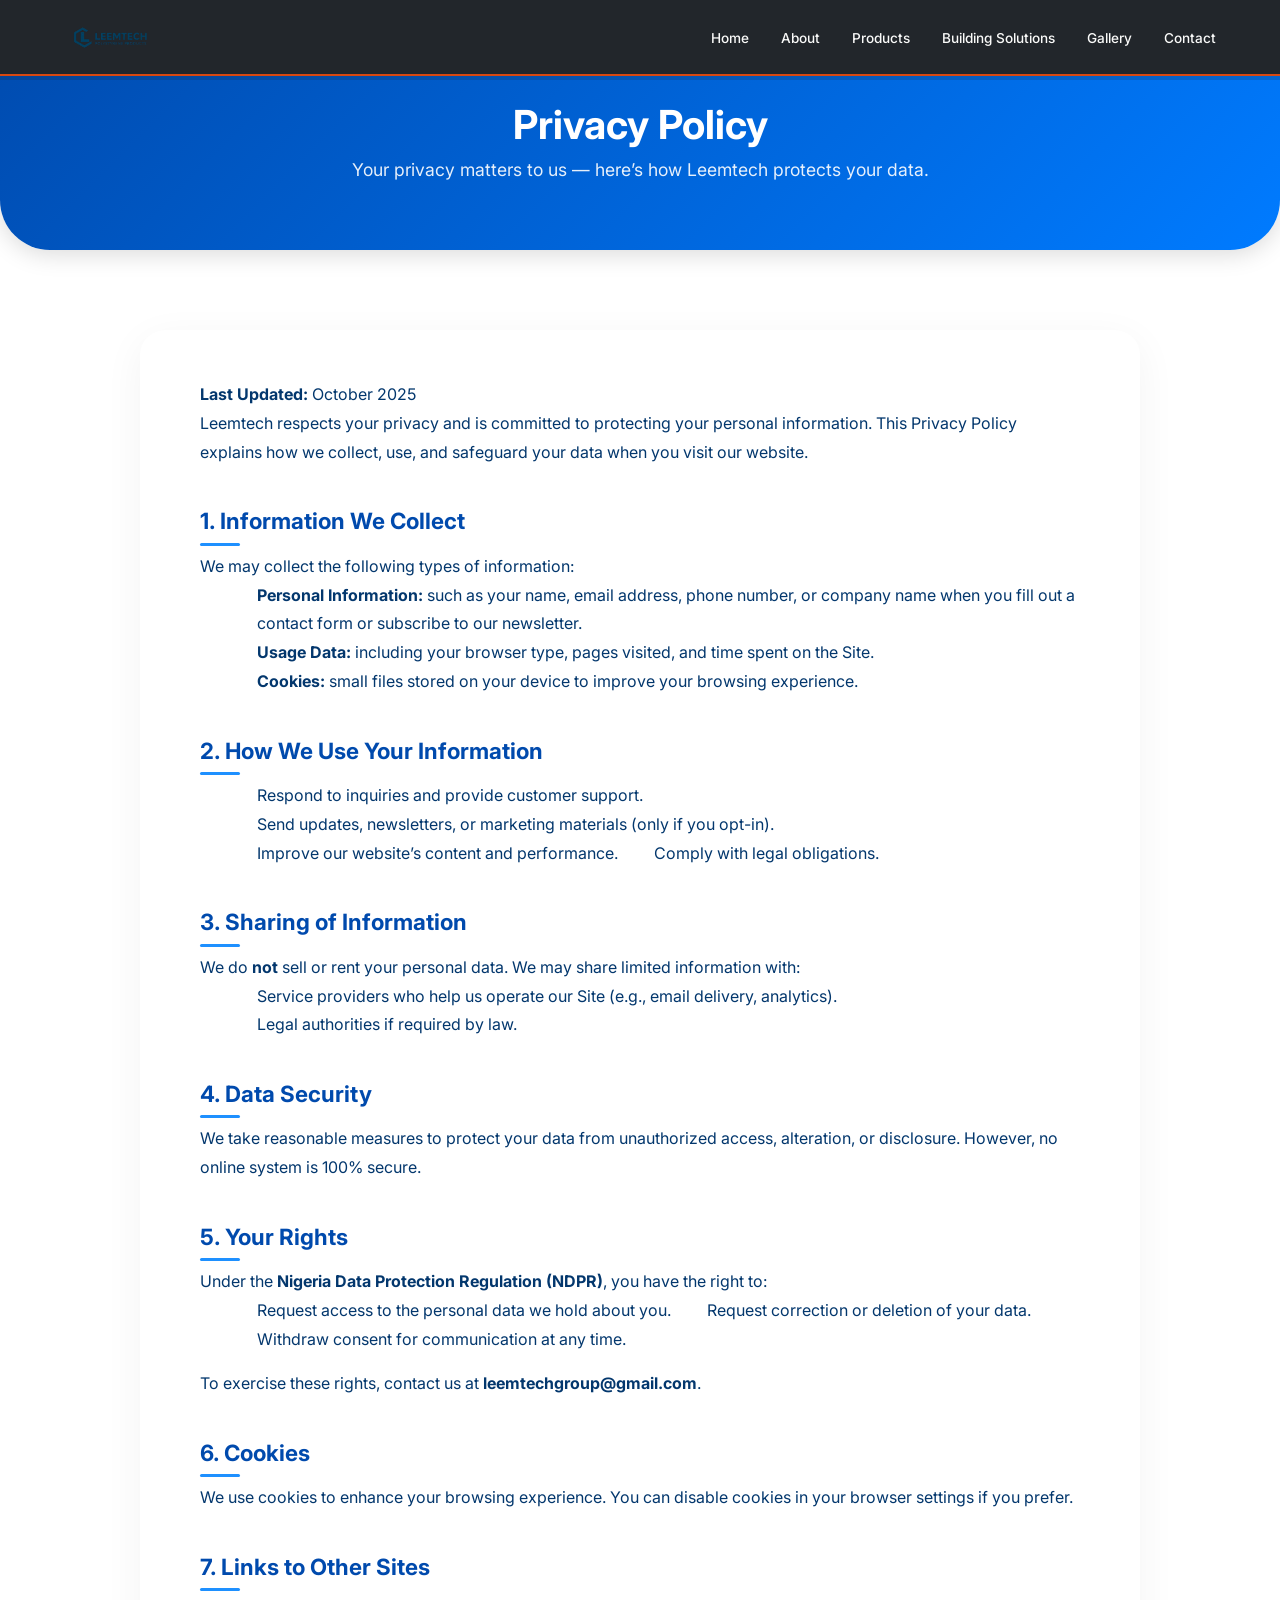
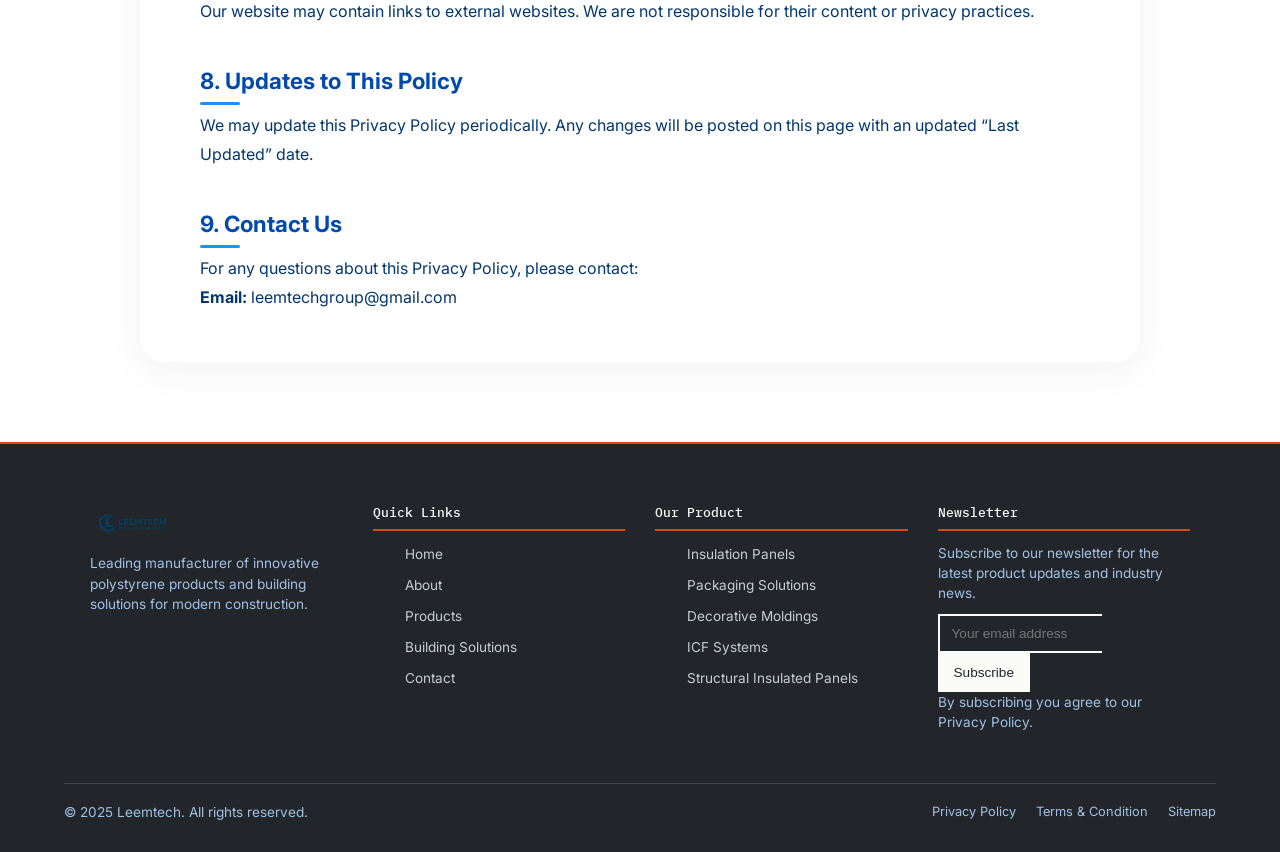
==== commit d524d905: "Add files via upload" ====
--- a/privacy-policy.html
+++ b/privacy-policy.html
@@ -30,6 +30,7 @@
         <li><a href="index.html#about" class="nav-link">About</a></li>
         <li><a href="index.html#products" class="nav-link">Products</a></li>
         <li><a href="index.html#solutions" class="nav-link">Building Solutions</a></li>
+        <li><a href="gallery.html" class="nav-link">Gallery</a></li>
         <li><a href="index.html#contact" class="nav-link">Contact</a></li>
       </ul>
     </div>
--- a/style.css
+++ b/style.css
@@ -522,7 +522,7 @@
 /* Main Product Cards */
 .grid-product-container {
   display: grid;
-  grid-template-columns: repeat(auto-fit, minmax(280px, 1fr));
+  grid-template-columns: repeat(auto-fit, minmax(min(280px, 100%), 1fr));
   gap: 24px;
   max-width: 1100px;
   margin: 40px auto 0;
@@ -532,6 +532,25 @@
   background: var(--color-panel);
   border: 2px solid var(--color-steel);
   transition: border-color 0.25s ease;
+}
+
+/* Scoped to the dynamic products.html grid only — NOT the static
+   homepage grid, which shares .grid-product-container but is never
+   given .is-loaded, so it must stay visible by default. */
+.products-grid {
+  opacity: 0;
+  transition: opacity 0.5s ease;
+}
+
+.products-grid.is-loaded {
+  opacity: 1;
+}
+
+.products-page-desc {
+  color: #5a6472;
+  font-size: 0.9rem;
+  line-height: 1.5;
+  margin-bottom: 12px;
 }
 
 .grid-product-container_panel:hover {
@@ -587,7 +606,7 @@
 /* Product Advert */
 .grid-product-container_product_advert {
   display: grid;
-  grid-template-columns: repeat(auto-fit, minmax(280px, 1fr));
+  grid-template-columns: repeat(auto-fit, minmax(min(280px, 100%), 1fr));
   gap: 24px;
   max-width: 1100px;
   margin: 60px auto 0;
@@ -1298,11 +1317,17 @@
 }
 
 .whatsapp_link {
-  display: inline-block;
+  display: inline-flex;
+  align-items: center;
+  gap: 6px;
   margin-top: 8px;
   color: var(--color-safety-orange) !important;
   font-weight: 600;
   text-decoration: underline;
+}
+
+.whatsapp_link i {
+  font-size: 1.1rem;
 }
 
 /* Request Quote Card */
@@ -1724,4 +1749,853 @@
   .slider-btn {
     transition: background-color 0.2s ease, color 0.2s ease, border-color 0.2s ease;
   }
+}
+
+/* ========== Admin Login ========== */
+.login-page {
+  min-height: 100vh;
+  display: flex;
+  align-items: center;
+  justify-content: center;
+  background: var(--color-concrete);
+  padding: 24px;
+}
+
+.login-card {
+  width: 100%;
+  max-width: 420px;
+  background: var(--color-panel);
+  border: 2px solid var(--color-steel);
+  padding: 40px 32px;
+  text-align: center;
+}
+
+.login-logo {
+  display: inline-block;
+}
+
+.login-logo img {
+  width: 90px;
+  margin-bottom: 24px;
+}
+
+.login-title {
+  font-family: var(--font-display);
+  font-size: 1.8rem;
+  font-weight: 700;
+  color: var(--color-steel);
+}
+
+.login-sub {
+  color: #5a6472;
+  font-size: 0.95rem;
+  margin-top: 8px;
+  margin-bottom: 28px;
+}
+
+.login-form {
+  text-align: left;
+}
+
+.login-field {
+  margin-bottom: 18px;
+}
+
+.login-field label {
+  display: block;
+  font-family: var(--font-mono);
+  font-size: 0.8rem;
+  color: var(--color-steel);
+  font-weight: 500;
+  margin-bottom: 6px;
+}
+
+.login-field input {
+  width: 100%;
+  border: 2px solid var(--color-steel);
+  background: var(--color-panel);
+  color: var(--color-steel);
+  padding: 10px 12px;
+  font-size: 0.9rem;
+  font-family: var(--font-body);
+  box-sizing: border-box;
+  transition: border-color 0.2s ease;
+}
+
+.login-field input:focus {
+  outline: none;
+  border-color: var(--color-safety-orange);
+}
+
+.login-password-wrap {
+  position: relative;
+}
+
+.login-password-wrap input {
+  padding-right: 44px;
+}
+
+.login-toggle-password {
+  position: absolute;
+  top: 50%;
+  right: 8px;
+  transform: translateY(-50%);
+  background: none;
+  border: none;
+  color: var(--color-steel);
+  cursor: pointer;
+  display: flex;
+  align-items: center;
+  padding: 4px;
+}
+
+.login-toggle-password:hover {
+  color: var(--color-safety-orange);
+}
+
+.login-bth {
+  width: 100%;
+  background-color: var(--color-steel);
+  color: #fff;
+  border: 2px solid var(--color-steel);
+  padding: 12px;
+  font-size: 0.95rem;
+  font-weight: 500;
+  cursor: pointer;
+  transition: background-color 0.25s ease, border-color 0.25s ease, transform 0.12s ease;
+}
+
+.login-bth:hover {
+  background-color: var(--color-safety-orange);
+  border-color: var(--color-safety-orange);
+}
+
+.login-bth:active {
+  transform: translateY(2px);
+}
+
+.login-bth:disabled {
+  opacity: 0.7;
+  cursor: not-allowed;
+}
+
+.login-error {
+  margin-top: 14px;
+  color: var(--color-safety-orange);
+  font-size: 0.85rem;
+  text-align: center;
+}
+
+.login-back {
+  display: inline-block;
+  margin-top: 24px;
+  font-size: 0.85rem;
+  color: var(--color-foam-blue);
+  text-decoration: none;
+}
+
+.login-back:hover {
+  text-decoration: underline;
+}
+
+@media (prefers-reduced-motion: reduce) {
+  .login-bth {
+    transition: background-color 0.2s ease, border-color 0.2s ease;
+  }
+}
+
+/* ========== Admin Dashboard ========== */
+.dashboard-header {
+  position: sticky;
+  top: 0;
+  z-index: 100;
+  display: flex;
+  align-items: center;
+  justify-content: space-between;
+  height: 76px;
+  padding: 0 5vw;
+  background: var(--color-steel);
+  border-bottom: 2px solid var(--color-safety-orange);
+}
+
+.dashboard-logo img {
+  width: 88px;
+  display: block;
+}
+
+.dashboard-header-right {
+  display: flex;
+  align-items: center;
+  gap: 18px;
+}
+
+.dashboard-user {
+  font-family: var(--font-mono);
+  font-size: 0.8rem;
+  color: #a1c0e3;
+}
+
+.dashboard-logout {
+  background: transparent;
+  color: var(--color-panel);
+  border: 2px solid var(--color-panel);
+  padding: 8px 16px;
+  font-size: 0.85rem;
+  font-weight: 500;
+  cursor: pointer;
+  transition: background-color 0.2s ease, color 0.2s ease, transform 0.12s ease;
+}
+
+.dashboard-logout:hover {
+  background: var(--color-safety-orange);
+  border-color: var(--color-safety-orange);
+}
+
+.dashboard-logout:active {
+  transform: translateY(2px);
+}
+
+.dashboard-main {
+  max-width: 1100px;
+  margin: 0 auto;
+  padding: 50px 5vw 100px;
+}
+
+.dashboard-title {
+  font-family: var(--font-display);
+  font-size: clamp(2rem, 3.5vw, 2.6rem);
+  color: var(--color-steel);
+  font-weight: 700;
+  margin-bottom: 40px;
+}
+
+.dashboard-section {
+  border: 2px solid var(--color-steel);
+  background: var(--color-panel);
+  padding: 32px;
+  margin-bottom: 40px;
+}
+
+.dashboard-section-title {
+  font-family: var(--font-display);
+  font-size: 1.5rem;
+  font-weight: 700;
+  color: var(--color-steel);
+  margin-bottom: 24px;
+  padding-bottom: 16px;
+  border-bottom: 2px solid var(--color-steel);
+}
+
+/* Forms */
+.dashboard-form {
+  margin-bottom: 32px;
+}
+
+.dashboard-field {
+  margin-bottom: 18px;
+  flex: 1;
+}
+
+.dashboard-field-row {
+  display: flex;
+  gap: 20px;
+}
+
+.dashboard-field label {
+  display: block;
+  font-family: var(--font-mono);
+  font-size: 0.8rem;
+  color: var(--color-steel);
+  font-weight: 500;
+  margin-bottom: 6px;
+}
+
+.dashboard-field input,
+.dashboard-field textarea {
+  width: 100%;
+  border: 2px solid var(--color-steel);
+  background: var(--color-panel);
+  color: var(--color-steel);
+  padding: 10px 12px;
+  font-size: 0.9rem;
+  font-family: var(--font-body);
+  box-sizing: border-box;
+  transition: border-color 0.2s ease;
+  resize: vertical;
+}
+
+.dashboard-field input:focus,
+.dashboard-field textarea:focus {
+  outline: none;
+  border-color: var(--color-safety-orange);
+}
+
+.dashboard-field input[type="file"] {
+  padding: 8px;
+  cursor: pointer;
+}
+
+.dashboard-form-actions {
+  display: flex;
+  gap: 12px;
+  align-items: center;
+}
+
+.dashboard-bth {
+  background-color: var(--color-steel);
+  color: #fff;
+  border: 2px solid var(--color-steel);
+  padding: 12px 22px;
+  font-size: 0.9rem;
+  font-weight: 500;
+  cursor: pointer;
+  transition: background-color 0.25s ease, border-color 0.25s ease, transform 0.12s ease;
+}
+
+.dashboard-bth:hover {
+  background-color: var(--color-safety-orange);
+  border-color: var(--color-safety-orange);
+}
+
+.dashboard-bth:active {
+  transform: translateY(2px);
+}
+
+.dashboard-bth:disabled {
+  opacity: 0.7;
+  cursor: not-allowed;
+}
+
+.dashboard-bth-secondary {
+  background: transparent;
+  color: var(--color-steel);
+  border: 2px solid var(--color-steel);
+  padding: 12px 22px;
+  font-size: 0.9rem;
+  font-weight: 500;
+  cursor: pointer;
+  transition: background-color 0.2s ease, color 0.2s ease;
+}
+
+.dashboard-bth-secondary:hover {
+  background-color: var(--color-steel);
+  color: #fff;
+}
+
+.dashboard-error {
+  margin-top: 14px;
+  color: var(--color-safety-orange);
+  font-size: 0.85rem;
+}
+
+/* Product list */
+.dashboard-list {
+  border-top: 2px solid var(--color-steel);
+}
+
+.dashboard-empty {
+  padding: 20px 0;
+  color: #5a6472;
+  font-size: 0.9rem;
+}
+
+.dashboard-row {
+  display: flex;
+  align-items: center;
+  gap: 16px;
+  padding: 16px 0;
+  border-bottom: 1px solid rgba(34, 38, 43, 0.15);
+}
+
+.dashboard-row-img {
+  width: 64px;
+  height: 64px;
+  object-fit: cover;
+  border: 2px solid var(--color-steel);
+  flex-shrink: 0;
+}
+
+.dashboard-row-img--empty {
+  background: var(--color-concrete);
+}
+
+.dashboard-row-info {
+  flex: 1;
+  min-width: 0;
+}
+
+.dashboard-row-name {
+  font-weight: 600;
+  color: var(--color-steel);
+  font-size: 0.95rem;
+}
+
+.dashboard-row-meta {
+  font-family: var(--font-mono);
+  font-size: 0.75rem;
+  color: #5a6472;
+  margin-top: 4px;
+}
+
+.dashboard-row-actions {
+  display: flex;
+  gap: 8px;
+  flex-shrink: 0;
+}
+
+.dashboard-row-bth {
+  background: transparent;
+  border: 2px solid var(--color-steel);
+  color: var(--color-steel);
+  padding: 6px 14px;
+  font-size: 0.8rem;
+  font-weight: 500;
+  cursor: pointer;
+  transition: background-color 0.2s ease, color 0.2s ease, border-color 0.2s ease;
+}
+
+.dashboard-row-bth:hover {
+  background-color: var(--color-steel);
+  color: #fff;
+}
+
+.dashboard-row-bth--danger {
+  border-color: var(--color-safety-orange);
+  color: var(--color-safety-orange);
+}
+
+.dashboard-row-bth--danger:hover {
+  background-color: var(--color-safety-orange);
+  color: #fff;
+}
+
+/* Gallery grid */
+.dashboard-gallery-grid {
+  display: grid;
+  grid-template-columns: repeat(auto-fill, minmax(min(160px, 100%), 1fr));
+  gap: 16px;
+  border-top: 2px solid var(--color-steel);
+  padding-top: 24px;
+}
+
+.dashboard-gallery-item {
+  position: relative;
+  border: 2px solid var(--color-steel);
+}
+
+.dashboard-gallery-img {
+  width: 100%;
+  height: 140px;
+  object-fit: cover;
+  display: block;
+}
+
+.dashboard-gallery-caption {
+  padding: 8px;
+  font-size: 0.8rem;
+  color: var(--color-steel);
+  border-top: 1px solid rgba(34, 38, 43, 0.15);
+}
+
+.dashboard-gallery-delete {
+  position: absolute;
+  top: 6px;
+  right: 6px;
+  width: 26px;
+  height: 26px;
+  background: var(--color-steel);
+  color: #fff;
+  border: none;
+  font-size: 1.1rem;
+  line-height: 1;
+  cursor: pointer;
+  display: flex;
+  align-items: center;
+  justify-content: center;
+  transition: background-color 0.2s ease;
+}
+
+.dashboard-gallery-delete:hover {
+  background: var(--color-safety-orange);
+}
+
+@media (max-width: 700px) {
+  .dashboard-field-row {
+    flex-direction: column;
+    gap: 0;
+  }
+
+  .dashboard-row {
+    flex-wrap: wrap;
+  }
+
+  .dashboard-row-actions {
+    width: 100%;
+    margin-top: 8px;
+  }
+
+  .dashboard-user {
+    display: none;
+  }
+
+  .dashboard-section {
+    padding: 22px;
+  }
+}
+
+@media (prefers-reduced-motion: reduce) {
+  .dashboard-bth,
+  .dashboard-logout {
+    transition: background-color 0.2s ease, border-color 0.2s ease;
+  }
+}
+
+/* ========== Gallery Page ========== */
+.page-hero {
+  padding: 140px 5vw 60px;
+  background: var(--color-concrete);
+  max-width: 1100px;
+  margin: 0 auto;
+}
+
+.page-hero__tag {
+  font-family: var(--font-mono);
+  font-size: 0.85rem;
+  color: var(--color-foam-blue);
+  margin-bottom: 16px;
+}
+
+.page-hero__title {
+  font-family: var(--font-display);
+  font-size: clamp(2.2rem, 4.5vw, 3.4rem);
+  font-weight: 700;
+  color: var(--color-steel);
+  line-height: 1.05;
+  margin-bottom: 16px;
+}
+
+.page-hero__lede {
+  color: #5a6472;
+  font-size: clamp(1rem, 1.3vw, 1.15rem);
+  line-height: 1.6;
+  max-width: 60ch;
+  padding-bottom: 32px;
+  border-bottom: 2px solid var(--color-steel);
+}
+
+.gallery-section {
+  background: var(--color-panel);
+  padding: 50px 5vw 100px;
+}
+
+.gallery-grid {
+  max-width: 1200px;
+  margin: 0 auto;
+  display: grid;
+  grid-template-columns: repeat(auto-fill, minmax(min(340px, 100%), 1fr));
+  gap: 28px;
+  opacity: 0;
+  transition: opacity 0.5s ease;
+}
+
+.gallery-grid.is-loaded {
+  opacity: 1;
+}
+
+.gallery-item {
+  margin: 0;
+  border: 2px solid var(--color-steel);
+  background: var(--color-panel);
+  overflow: hidden;
+  transition: border-color 0.25s ease;
+  cursor: pointer;
+}
+
+.gallery-item:hover {
+  border-color: var(--color-safety-orange);
+}
+
+.gallery-item:focus-visible {
+  outline: 3px solid var(--color-safety-orange);
+  outline-offset: 2px;
+}
+
+.gallery-item__img {
+  width: 100%;
+  height: 340px;
+  object-fit: cover;
+  display: block;
+}
+
+.gallery-item__caption {
+  padding: 16px 18px;
+  font-family: var(--font-display);
+  font-size: 1.05rem;
+  font-weight: 600;
+  color: var(--color-steel);
+  border-top: 1px solid rgba(34, 38, 43, 0.15);
+}
+
+.gallery-empty {
+  grid-column: 1 / -1;
+  text-align: center;
+  color: #5a6472;
+  font-size: 0.95rem;
+  padding: 40px 0;
+}
+
+/* ========== Lightbox ========== */
+.lightbox {
+  position: fixed;
+  inset: 0;
+  background: rgba(15, 17, 19, 0.94);
+  display: none;
+  align-items: center;
+  justify-content: center;
+  z-index: 2000;
+  padding: 40px;
+}
+
+.lightbox.is-open {
+  display: flex;
+}
+
+.lightbox__figure {
+  margin: 0;
+  max-width: min(1100px, 90vw);
+  max-height: 90vh;
+  display: flex;
+  flex-direction: column;
+  align-items: center;
+}
+
+.lightbox__img {
+  max-width: 100%;
+  max-height: 78vh;
+  object-fit: contain;
+  border: 2px solid var(--color-panel);
+  display: block;
+}
+
+.lightbox__caption {
+  margin-top: 16px;
+  font-family: var(--font-display);
+  font-size: 1.1rem;
+  color: var(--color-panel);
+  text-align: center;
+}
+
+.lightbox__close {
+  position: absolute;
+  top: 24px;
+  right: 24px;
+  width: 44px;
+  height: 44px;
+  background: transparent;
+  border: 2px solid var(--color-panel);
+  color: var(--color-panel);
+  cursor: pointer;
+  display: flex;
+  align-items: center;
+  justify-content: center;
+  transition: background-color 0.2s ease, color 0.2s ease;
+}
+
+.lightbox__close:hover {
+  background: var(--color-safety-orange);
+  border-color: var(--color-safety-orange);
+}
+
+.lightbox__nav {
+  position: absolute;
+  top: 50%;
+  transform: translateY(-50%);
+  width: 52px;
+  height: 52px;
+  background: transparent;
+  border: 2px solid var(--color-panel);
+  color: var(--color-panel);
+  cursor: pointer;
+  display: flex;
+  align-items: center;
+  justify-content: center;
+  transition: background-color 0.2s ease, border-color 0.2s ease;
+}
+
+.lightbox__nav:hover {
+  background: var(--color-safety-orange);
+  border-color: var(--color-safety-orange);
+}
+
+.lightbox__nav--prev {
+  left: 24px;
+}
+
+.lightbox__nav--next {
+  right: 24px;
+}
+
+@media (max-width: 700px) {
+  .lightbox {
+    padding: 16px;
+  }
+
+  .lightbox__close {
+    top: 12px;
+    right: 12px;
+    width: 38px;
+    height: 38px;
+  }
+
+  .lightbox__nav {
+    width: 40px;
+    height: 40px;
+  }
+
+  .lightbox__nav--prev {
+    left: 8px;
+  }
+
+  .lightbox__nav--next {
+    right: 8px;
+  }
+
+  .gallery-item__img {
+    height: 260px;
+  }
+}
+
+@media (max-width: 600px) {
+  .page-hero {
+    padding: 120px 6vw 40px;
+  }
+}
+
+/* ========== See All Products CTA ========== */
+.see-all-products {
+  max-width: 1100px;
+  margin: 50px auto 0;
+  text-align: center;
+}
+
+.see-all-products__bth {
+  display: inline-block;
+  background: transparent;
+  color: var(--color-steel);
+  border: 2px solid var(--color-steel);
+  padding: 14px 32px;
+  font-size: 0.95rem;
+  font-weight: 500;
+  text-decoration: none;
+  cursor: pointer;
+  transition: background-color 0.25s ease, color 0.25s ease, transform 0.12s ease;
+}
+
+.see-all-products__bth:hover {
+  background-color: var(--color-safety-orange);
+  border-color: var(--color-safety-orange);
+  color: #fff;
+}
+
+.see-all-products__bth:active {
+  transform: translateY(2px);
+}
+
+@media (prefers-reduced-motion: reduce) {
+  .see-all-products__bth {
+    transition: background-color 0.2s ease, color 0.2s ease;
+  }
+}
+
+/* ========== Toast & Confirm Modal (replaces native alert/confirm) ========== */
+.toast {
+  position: fixed;
+  bottom: 24px;
+  left: 50%;
+  transform: translateX(-50%) translateY(20px);
+  background: var(--color-steel);
+  color: #fff;
+  border: 2px solid var(--color-steel);
+  padding: 12px 22px;
+  font-size: 0.9rem;
+  font-weight: 500;
+  z-index: 3000;
+  opacity: 0;
+  pointer-events: none;
+  transition: opacity 0.25s ease, transform 0.25s ease;
+  max-width: 90vw;
+  text-align: center;
+}
+
+.toast.is-visible {
+  opacity: 1;
+  transform: translateX(-50%) translateY(0);
+}
+
+.toast--error {
+  background: var(--color-safety-orange);
+  border-color: var(--color-safety-orange);
+}
+
+.confirm-modal {
+  position: fixed;
+  inset: 0;
+  background: rgba(15, 17, 19, 0.7);
+  display: none;
+  align-items: center;
+  justify-content: center;
+  z-index: 3000;
+  padding: 24px;
+}
+
+.confirm-modal.is-open {
+  display: flex;
+}
+
+.confirm-modal__box {
+  background: var(--color-panel);
+  border: 2px solid var(--color-steel);
+  padding: 28px;
+  max-width: 400px;
+  width: 100%;
+}
+
+.confirm-modal__message {
+  color: var(--color-steel);
+  font-size: 0.95rem;
+  line-height: 1.5;
+  margin-bottom: 22px;
+}
+
+.confirm-modal__actions {
+  display: flex;
+  gap: 12px;
+  justify-content: flex-end;
+}
+
+.dashboard-bth--danger {
+  background-color: var(--color-safety-orange);
+  border-color: var(--color-safety-orange);
+}
+
+.dashboard-bth--danger:hover {
+  background-color: #b93d0c;
+  border-color: #b93d0c;
+}
+
+@media (prefers-reduced-motion: reduce) {
+  .toast {
+    transition: opacity 0.2s ease;
+  }
+}
+
+/* Tighter login card padding on the smallest phones */
+@media (max-width: 420px) {
+  .login-card {
+    padding: 32px 20px;
+  }
+
+  .login-page {
+    padding: 16px;
+  }
 }
